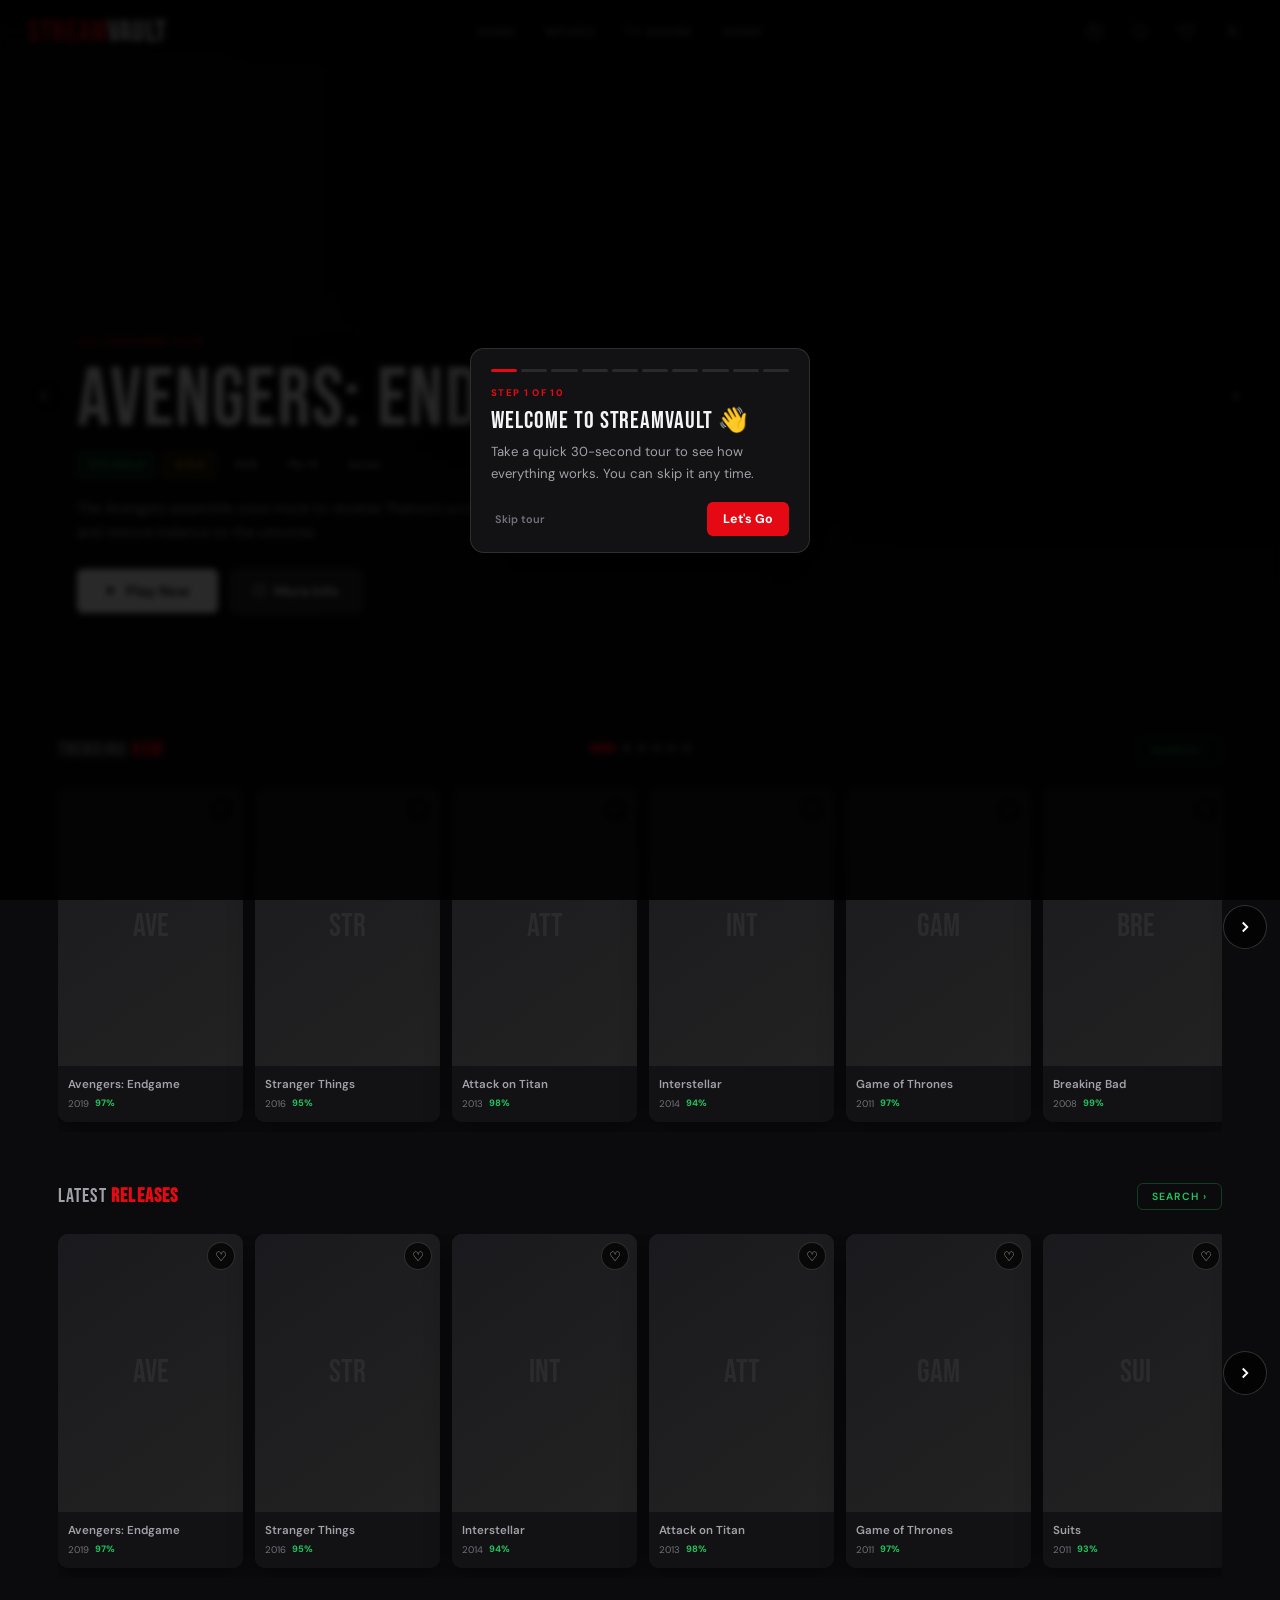
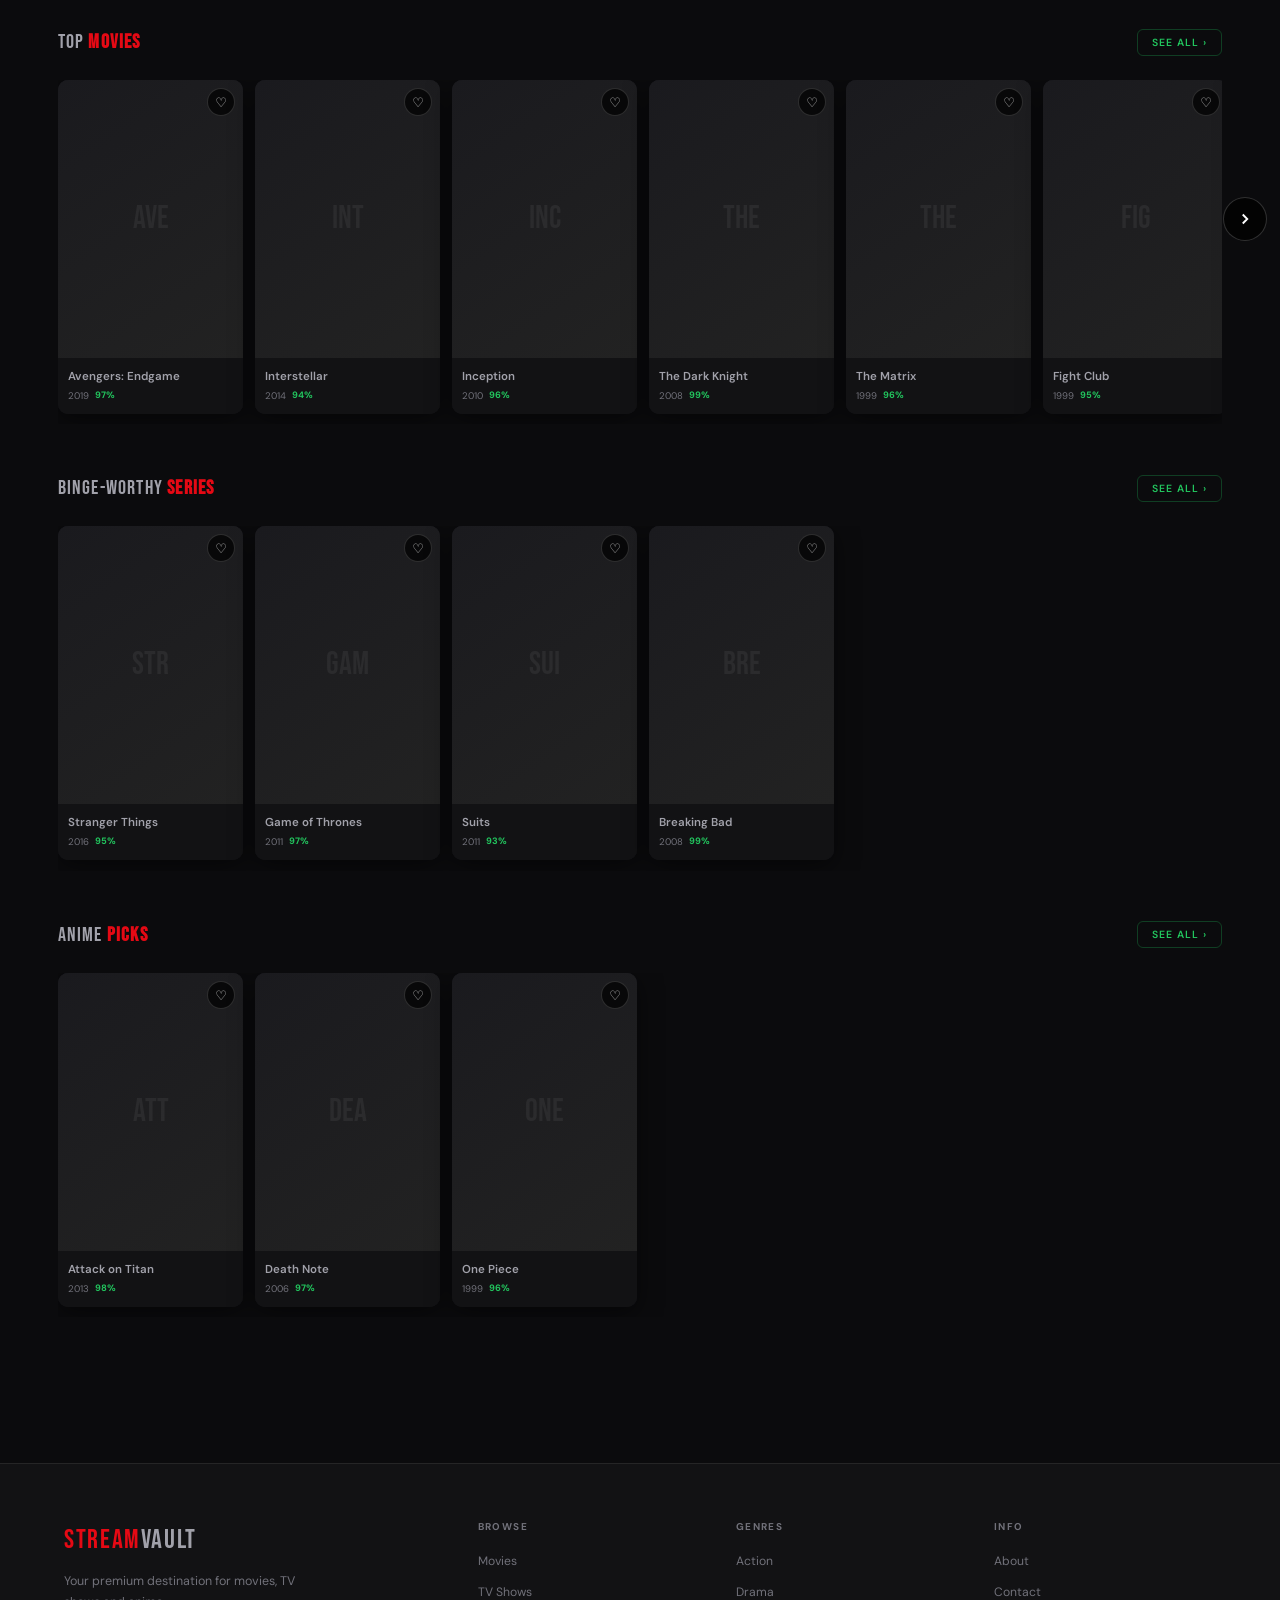
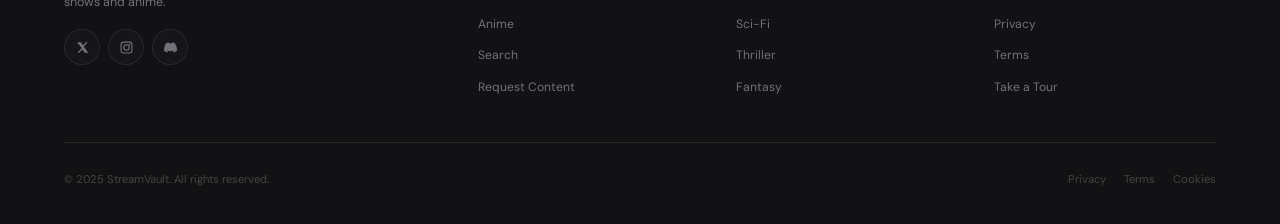
==== index.html @ 64795329 "Update index.html" ====
<!DOCTYPE html>
<html lang="en">
<head>
<meta charset="UTF-8">
<meta name="viewport" content="width=device-width,initial-scale=1,viewport-fit=cover">
  <meta name="google-site-verification" content="_2DCBu3I053BmGWhJ1O3sBPKrxtyCRX5he1laHrtBz0" />
<title>StreamVault — Watch Movies, TV Shows &amp; Anime Online Free</title>
<meta name="description" content="StreamVault is your free online streaming destination. Watch the latest movies, binge-worthy TV shows and top anime — all in one place, no sign-up needed.">
<meta name="keywords" content="watch movies online free, free streaming site, watch tv shows online, watch anime online free, stream movies free, free anime streaming, watch series online, StreamVault">
<meta name="author" content="StreamVault">
<meta name="robots" content="index, follow, max-snippet:-1, max-image-preview:large, max-video-preview:-1">
<link rel="canonical" href="https://streamzvault.netlify.app/">
<meta property="og:type" content="website">
<meta property="og:site_name" content="StreamVault">
<meta property="og:title" content="StreamVault — Watch Movies, TV Shows &amp; Anime Online Free">
<meta property="og:description" content="Your free streaming destination. Watch movies, TV shows and anime online — all in one place, no sign-up needed.">
<meta property="og:url" content="https://streamzvault.netlify.app/">
<meta property="og:image" content="https://streamzvault.netlify.app/og-image.jpg">
<meta property="og:image:width" content="1200">
<meta property="og:image:height" content="630">
<meta property="og:image:alt" content="StreamVault — Free Online Streaming Platform">
<meta property="og:locale" content="en_US">
<meta name="twitter:card" content="summary_large_image">
<meta name="twitter:title" content="StreamVault — Watch Movies, TV Shows &amp; Anime Online Free">
<meta name="twitter:description" content="Your free streaming destination. Watch movies, TV shows and anime online — all in one place.">
<meta name="twitter:image" content="https://streamzvault.netlify.app/og-image.jpg">
<meta name="twitter:image:alt" content="StreamVault — Free Online Streaming Platform">
<meta name="theme-color" content="#E50914">
<meta name="mobile-web-app-capable" content="yes">
<meta name="apple-mobile-web-app-capable" content="yes">
<meta name="apple-mobile-web-app-status-bar-style" content="black-translucent">
<meta name="apple-mobile-web-app-title" content="StreamVault">
<link rel="manifest" href="/manifest.json">
<script type="application/ld+json">
{"@context":"https://schema.org","@type":"WebSite","name":"StreamVault","alternateName":"StreamZVault","url":"https://streamzvault.netlify.app/","description":"Free online streaming platform for movies, TV shows and anime.","potentialAction":{"@type":"SearchAction","target":{"@type":"EntryPoint","urlTemplate":"https://streamzvault.netlify.app/?q={search_term_string}"},"query-input":"required name=search_term_string"}}
</script>
<script type="application/ld+json">
{"@context":"https://schema.org","@type":"Organization","name":"StreamVault","url":"https://streamzvault.netlify.app/","logo":{"@type":"ImageObject","url":"https://streamzvault.netlify.app/og-image.jpg","width":1200,"height":630}}
</script>
<script type="application/ld+json">
{"@context":"https://schema.org","@type":"FAQPage","mainEntity":[{"@type":"Question","name":"Is StreamVault free to use?","acceptedAnswer":{"@type":"Answer","text":"Yes, StreamVault is completely free. No sign-up or subscription is required to watch movies, TV shows or anime."}},{"@type":"Question","name":"What can I watch on StreamVault?","acceptedAnswer":{"@type":"Answer","text":"StreamVault offers movies, TV shows and anime — all streamable for free in your browser."}},{"@type":"Question","name":"Do I need an account to watch on StreamVault?","acceptedAnswer":{"@type":"Answer","text":"No account needed. Simply visit StreamVault, browse the library and start watching instantly."}}]}
</script>
<link href="https://fonts.googleapis.com/css2?family=Bebas+Neue&family=DM+Sans:wght@400;500;600&display=swap" rel="stylesheet">
<style>
/* ═══════════════════════════════════════════
   STREAMVAULT — Professional Redesign
   Clean · Premium · User-friendly
═══════════════════════════════════════════ */

:root {
  --bg: #0b0b0d;
  --bg-elevated: #121214;
  --bg-card: #16161a;
  --bg-hover: #1c1c21;
  --border: rgba(255,255,255,.08);
  --border-strong: rgba(255,255,255,.12);
  --text: #f4f4f5;
  --text-secondary: #a1a1aa;
  --text-muted: #71717a;
  --accent: #e50914;
  --accent-hover: #f40612;
  --accent-soft: rgba(229,9,20,.14);
  --success: #22c55e;
  --success-soft: rgba(34,197,94,.12);
  --warning: #eab308;
  --radius: 10px;
  --radius-sm: 6px;
  --radius-lg: 14px;
  --nav-h: 64px;
  --shadow: 0 8px 32px rgba(0,0,0,.45);
  --shadow-lg: 0 20px 60px rgba(0,0,0,.55);
  --font: 'DM Sans', system-ui, -apple-system, sans-serif;
  --font-display: 'Bebas Neue', Impact, sans-serif;
  --ease: cubic-bezier(.22,1,.36,1);
}

*,*::before,*::after{box-sizing:border-box;margin:0;padding:0}
html{-webkit-text-size-adjust:100%;scroll-behavior:smooth}
body{
  background:var(--bg);color:var(--text);
  font-family:var(--font);font-size:15px;line-height:1.5;
  overflow-x:hidden;-webkit-font-smoothing:antialiased;
}
img{display:block;max-width:100%}
button{font-family:inherit;cursor:pointer;-webkit-tap-highlight-color:transparent;border:none;background:none;color:inherit}
a{color:inherit;text-decoration:none}
::-webkit-scrollbar{width:4px;height:4px}
::-webkit-scrollbar-track{background:transparent}
::-webkit-scrollbar-thumb{background:#333;border-radius:4px}
::-webkit-scrollbar-thumb:hover{background:#555}

/* ── PAGES ── */
.page{display:none;min-height:100vh}

.page:not(.active){
  display:none !important;
  visibility:hidden !important;
  pointer-events:none !important;
  height:0 !important;
  overflow:hidden !important;
}
#pg-player:not(.active) .play-prog-row,
#pg-player:not(.active) .play-prog-strip,
#pg-player:not(.active) .play-panel-mobile,
#pg-player:not(.active) .play-panel-desktop{
  display:none !important;
}

.page.active{display:block}
body:has(#pg-player.active) nav,
body:has(#pg-player.active) .drawer,
body.player-open nav,
body.player-open .drawer{
  display:none !important;
  visibility:hidden !important;
  pointer-events:none !important;
}
#pg-player.active{
  display:flex !important;flex-direction:column;
  position:fixed;inset:0;z-index:2000;
  overflow-y:auto;-webkit-overflow-scrolling:touch;min-height:unset;
  background:#050505;
}

/* ── NAV ── */
nav{
  position:fixed;top:0;left:0;right:0;z-index:999;
  height:var(--nav-h);
  display:flex;align-items:center;justify-content:space-between;
  padding:0 28px;gap:16px;
  transition:background .35s var(--ease),box-shadow .35s,backdrop-filter .35s;
}
nav.solid{
  background:rgba(11,11,13,.92);
  backdrop-filter:blur(16px);-webkit-backdrop-filter:blur(16px);
  box-shadow:0 1px 0 var(--border);
}
nav.transparent{background:linear-gradient(to bottom,rgba(0,0,0,.75) 0%,transparent 100%)}

.nav-logo{
  font-family:var(--font-display);font-size:1.85rem;letter-spacing:.04em;
  color:var(--accent);cursor:pointer;user-select:none;flex-shrink:0;white-space:nowrap;
  transition:opacity .2s;
}
.nav-logo:hover{opacity:.9}
.nav-logo span{color:#fff}

.nav-desktop{display:flex;align-items:center;gap:2px;flex:1;justify-content:center}
.nav-desktop button{
  font-size:.7rem;font-weight:600;letter-spacing:.08em;text-transform:uppercase;
  color:var(--text-muted);padding:8px 14px;border-radius:var(--radius-sm);
  transition:color .2s,background .2s;white-space:nowrap;
}
.nav-desktop button:hover{color:var(--text-secondary);background:rgba(255,255,255,.05)}
.nav-desktop button.on{color:#fff;background:rgba(255,255,255,.1)}

.nav-right{display:flex;align-items:center;gap:6px;flex-shrink:0}
.nav-btn{
  width:40px;height:40px;border-radius:50%;
  display:flex;align-items:center;justify-content:center;
  color:var(--text-muted);transition:color .2s,background .2s,transform .15s;flex-shrink:0;
}
.nav-btn:hover,.nav-btn:active{color:#fff;background:rgba(255,255,255,.08)}
.nav-btn:active{transform:scale(.94)}
.nav-btn.heart-active{color:var(--accent)}
.nav-btn.heart-active svg path{fill:var(--accent);stroke:var(--accent)}

.ham{display:none;flex-direction:column;justify-content:center;gap:5px;width:40px;height:40px;padding:8px}
.ham span{display:block;height:2px;background:#ccc;border-radius:2px;transition:all .25s var(--ease)}

.drawer{
  position:fixed;top:var(--nav-h);left:0;right:0;z-index:998;
  background:rgba(11,11,13,.98);backdrop-filter:blur(20px);
  padding:12px 16px 20px;border-bottom:1px solid var(--border);
  transform:translateY(-110%);transition:transform .3s var(--ease);pointer-events:none;
}
.drawer.show{transform:translateY(0);pointer-events:all}
.drawer button{
  display:block;width:100%;text-align:left;
  font-size:.85rem;font-weight:600;letter-spacing:.05em;text-transform:uppercase;
  color:var(--text-muted);padding:12px 14px;border-radius:var(--radius-sm);margin-bottom:2px;
  transition:color .15s,background .15s;
}
.drawer button:hover,.drawer button:active{color:#fff;background:rgba(255,255,255,.06)}
.drawer button.on{color:#fff;background:var(--accent-soft)}

/* ── HERO SLIDER ── */
#slider{
  position:relative;width:100%;
  height:88vh;min-height:520px;max-height:900px;
  overflow:hidden;background:#000;
}
.slide{
  position:absolute;inset:0;
  display:flex;align-items:flex-end;
  padding:0 6% 14%;
  opacity:0;z-index:1;transition:opacity .8s ease;pointer-events:none;
}
.slide.on{opacity:1;z-index:2;pointer-events:all}
.slide-bg{position:absolute;inset:0;z-index:0}
.slide-img{
  width:100%;height:100%;object-fit:cover;object-position:center 18%;
  transform:scale(1.06);transition:transform 8s ease;
}
.slide.on .slide-img{transform:scale(1)}
.slide-fog{
  position:absolute;inset:0;
  background:
    linear-gradient(to top,var(--bg) 0%,rgba(11,11,13,.55) 35%,transparent 62%),
    linear-gradient(to right,rgba(11,11,13,.92) 0%,rgba(11,11,13,.4) 42%,transparent 70%);
}
.slide-info{position:relative;z-index:3;width:100%;max-width:580px}
.slide-badge{
  display:inline-flex;align-items:center;gap:8px;
  font-size:.62rem;font-weight:700;letter-spacing:.18em;text-transform:uppercase;
  color:var(--accent);margin-bottom:12px;
}
.slide-badge::before{content:'';width:20px;height:2px;background:var(--accent);flex-shrink:0}
.slide-title{
  font-family:var(--font-display);
  font-size:clamp(2.6rem,7.5vw,5.2rem);
  letter-spacing:.02em;line-height:.92;
  margin-bottom:14px;
  text-shadow:0 4px 32px rgba(0,0,0,.5);
}
.slide-pills{display:flex;gap:8px;flex-wrap:wrap;margin-bottom:18px;align-items:center}
.pill{
  font-size:.65rem;font-weight:600;padding:4px 10px;
  border-radius:4px;border:1px solid var(--border-strong);
  color:var(--text-secondary);backdrop-filter:blur(6px);white-space:nowrap;
  background:rgba(0,0,0,.25);
}
.pill.g{color:var(--success);border-color:rgba(34,197,94,.35);background:var(--success-soft)}
.pill.y{color:var(--warning);border-color:rgba(234,179,8,.35);background:rgba(234,179,8,.1)}
.slide-desc{
  font-size:.9rem;line-height:1.7;color:var(--text-secondary);
  margin-bottom:24px;max-width:440px;
  display:-webkit-box;-webkit-line-clamp:3;-webkit-box-orient:vertical;overflow:hidden;
}
.slide-btns{display:flex;gap:12px;flex-wrap:wrap;align-items:center}
.btn-play{
  display:inline-flex;align-items:center;gap:8px;
  background:#fff;color:#0a0a0a;
  padding:13px 28px;border-radius:var(--radius-sm);
  font-size:.88rem;font-weight:700;
  transition:background .2s,transform .2s,box-shadow .2s;white-space:nowrap;
  box-shadow:0 4px 20px rgba(0,0,0,.3);
}
.btn-play:hover{background:#f0f0f0;transform:translateY(-1px);box-shadow:0 6px 24px rgba(0,0,0,.4)}
.btn-play:active{transform:scale(.98)}
.btn-info{
  display:inline-flex;align-items:center;gap:8px;
  background:rgba(255,255,255,.12);color:#fff;
  border:1px solid rgba(255,255,255,.18);
  padding:12px 22px;border-radius:var(--radius-sm);
  font-size:.88rem;font-weight:600;
  backdrop-filter:blur(10px);white-space:nowrap;
  transition:background .2s,border-color .2s;
}
.btn-info:hover{background:rgba(255,255,255,.2);border-color:rgba(255,255,255,.28)}

.dots{
  position:absolute;bottom:5%;left:50%;transform:translateX(-50%);
  display:flex;gap:7px;z-index:10;align-items:center;
}
.dot{
  width:8px;height:8px;border-radius:50%;
  background:rgba(255,255,255,.28);transition:all .35s var(--ease);cursor:pointer;
}
.dot:hover{background:rgba(255,255,255,.5)}
.dot.on{background:var(--accent);width:26px;border-radius:5px}

.s-arr{
  position:absolute;top:50%;transform:translateY(-50%);
  z-index:10;width:48px;height:48px;border-radius:50%;
  background:rgba(0,0,0,.45);border:1px solid rgba(255,255,255,.12);
  color:#fff;display:flex;align-items:center;justify-content:center;
  transition:all .25s;opacity:.65;backdrop-filter:blur(8px);
}
.s-arr:hover{opacity:1;background:rgba(0,0,0,.7);border-color:rgba(255,255,255,.25)}
.s-arr.left{left:20px}
.s-arr.right{right:20px}

/* ── CONTENT ROWS ── */
.rows{padding-bottom:100px;margin-top:-60px;position:relative;z-index:5}
.row{margin-bottom:40px}
.row-top{
  display:flex;align-items:center;justify-content:space-between;
  padding:0 4.5%;margin-bottom:14px;min-height:36px;
}
.row-title{
  font-family:var(--font-display);
  font-size:1.25rem;letter-spacing:.06em;color:var(--text-secondary);line-height:1;
}
.row-title b{color:var(--accent);font-family:inherit;font-size:inherit}
.row-more{
  font-size:.65rem;font-weight:600;letter-spacing:.1em;text-transform:uppercase;
  color:var(--success);cursor:pointer;padding:6px 14px;border-radius:var(--radius-sm);
  border:1px solid rgba(34,197,94,.28);
  transition:background .2s,color .2s,border-color .2s;white-space:nowrap;flex-shrink:0;
}
.row-more:hover{background:var(--success-soft);border-color:rgba(34,197,94,.5)}
.track-outer{position:relative;padding:6px 4.5%;overflow:hidden}
.track{
  display:flex;gap:12px;
  overflow-x:auto;scroll-behavior:smooth;scrollbar-width:none;
  padding-bottom:10px;-webkit-overflow-scrolling:touch;align-items:flex-start;
}
.track::-webkit-scrollbar{display:none}

/* ── CARD ── */
.card{
  flex:0 0 148px;width:148px;cursor:pointer;
  border-radius:var(--radius);overflow:visible;
  transition:transform .35s var(--ease),z-index 0s .35s;z-index:1;
}
.card:hover{transform:scale(1.18);z-index:100;transition:transform .35s var(--ease),z-index 0s}
.card:first-child:hover{transform:scale(1.18) translateX(8%)}
.card:last-child:hover{transform:scale(1.18) translateX(-8%)}
.card-inner{
  border-radius:var(--radius);overflow:hidden;background:var(--bg-card);
  box-shadow:0 6px 24px rgba(0,0,0,.5);transition:box-shadow .3s;
}
.card:hover .card-inner{box-shadow:var(--shadow-lg),0 0 0 1px rgba(229,9,20,.35)}
.card-img{width:100%;aspect-ratio:2/3;overflow:hidden;position:relative;background:#1a1a1e}
.card-img img{width:100%;height:100%;object-fit:cover;display:block;transition:transform .4s var(--ease)}
.card:hover .card-img img{transform:scale(1.05)}
.card-fb{
  position:absolute;inset:0;display:flex;align-items:center;justify-content:center;
  font-family:var(--font-display);font-size:2rem;color:rgba(255,255,255,.06);
  background:linear-gradient(145deg,#1a1a1e,#222);
}
.card-label{padding:10px 10px 11px;background:var(--bg-elevated)}
.card-label-title{
  font-size:.72rem;font-weight:600;
  white-space:nowrap;overflow:hidden;text-overflow:ellipsis;
  color:var(--text-secondary);margin-bottom:4px;
}
.card-label-meta{display:flex;gap:6px;align-items:center}
.card-label-year{font-size:.6rem;color:var(--text-muted)}
.card-label-rating{font-size:.58rem;font-weight:700;color:var(--success)}
.card-info{
  background:var(--bg-elevated);padding:12px;
  display:none;border-top:2px solid var(--accent);
}
.card:hover .card-info{display:block}
.card-info-row1{display:flex;align-items:center;gap:7px;margin-bottom:8px}
.c-play{
  width:30px;height:30px;border-radius:50%;background:#fff;
  display:flex;align-items:center;justify-content:center;flex-shrink:0;
  transition:background .15s,transform .15s;
}
.c-play:hover{background:#eee;transform:scale(1.08)}
.c-btn{
  width:30px;height:30px;border-radius:50%;
  border:1.5px solid #444;color:#fff;
  display:flex;align-items:center;justify-content:center;flex-shrink:0;
  transition:border-color .15s,background .15s;
}
.c-btn:hover{border-color:#fff;background:rgba(255,255,255,.06)}
.c-pct{font-size:.62rem;font-weight:700;color:var(--success);margin-left:auto}
.c-title{font-size:.74rem;font-weight:600;margin-bottom:6px;white-space:nowrap;overflow:hidden;text-overflow:ellipsis}
.c-tags{display:flex;gap:5px;flex-wrap:wrap}
.ctag{font-size:.56rem;padding:2px 6px;border-radius:3px;border:1px solid var(--border);color:var(--text-muted)}

.card-remove{
  position:absolute;top:8px;right:8px;z-index:5;
  width:28px;height:28px;border-radius:50%;
  background:rgba(0,0,0,.7);border:1px solid rgba(255,255,255,.15);
  display:flex;align-items:center;justify-content:center;
  color:#ccc;font-size:13px;line-height:1;
  opacity:0;transition:opacity .2s,background .2s;cursor:pointer;
}
.card:hover .card-remove{opacity:1}
.card-remove:hover{background:rgba(229,9,20,.85);color:#fff;border-color:var(--accent)}
.mylist-grid .card-remove{opacity:1;background:rgba(229,9,20,.75);border-color:var(--accent);color:#fff}

/* ── DETAIL PAGE ── */
#dp,#pg-detail{background:var(--bg)}
.dp-hero{position:relative;height:58vh;min-height:400px;overflow:hidden}
#dpImg{width:100%;height:100%;object-fit:cover;object-position:center 15%}
.dp-fog{
  position:absolute;inset:0;
  background:
    linear-gradient(to top,var(--bg) 0%,rgba(11,11,13,.4) 38%,transparent 100%),
    linear-gradient(to right,rgba(11,11,13,.9) 0%,transparent 55%);
}
.dp-back{
  position:absolute;top:calc(var(--nav-h) + 14px);left:4.5%;z-index:5;
  display:flex;align-items:center;gap:7px;
  background:rgba(0,0,0,.5);border:1px solid rgba(255,255,255,.14);
  border-radius:var(--radius-sm);padding:8px 14px;
  font-size:.75rem;font-weight:600;color:var(--text-secondary);
  backdrop-filter:blur(10px);transition:all .2s;
}
.dp-back:hover{background:rgba(0,0,0,.75);color:#fff;border-color:rgba(255,255,255,.25)}
.dp-hero-bot{
  position:absolute;bottom:0;left:0;right:0;
  padding:0 5% 32px;
  display:flex;align-items:flex-end;gap:28px;
}
.dp-poster{
  width:140px;flex-shrink:0;border-radius:var(--radius);overflow:hidden;
  box-shadow:var(--shadow-lg);border:1px solid rgba(255,255,255,.1);
  transform:translateY(24px);
}
.dp-poster img{width:100%;display:block}
.dp-hinfo{flex:1;padding-bottom:6px;min-width:0}
.dp-badge{
  display:inline-flex;align-items:center;gap:7px;
  font-size:.6rem;font-weight:700;letter-spacing:.16em;text-transform:uppercase;
  color:var(--accent);margin-bottom:10px;
}
.dp-badge::before{content:'';width:16px;height:2px;background:var(--accent)}
.dp-htitle{
  font-family:var(--font-display);
  font-size:clamp(2rem,5.5vw,4.2rem);
  letter-spacing:.02em;line-height:.92;margin-bottom:12px;
}
.dp-meta{display:flex;align-items:center;gap:10px;flex-wrap:wrap;margin-bottom:16px}
.dp-meta span{font-size:.72rem;color:var(--text-muted)}
.dp-meta .gn{color:var(--success);font-weight:700}
.dp-meta .gy{color:var(--warning);font-weight:700;display:flex;align-items:center;gap:4px}
.dp-meta .box{
  border:1px solid var(--border-strong);padding:2px 7px;border-radius:3px;
  font-size:.62rem;font-weight:700;color:var(--text-muted);
}
.dp-meta .sep{color:rgba(255,255,255,.2);font-size:.55rem}
.dp-acts{display:flex;gap:10px;flex-wrap:wrap;align-items:center}
.dp-btn{
  display:inline-flex;align-items:center;gap:7px;
  padding:11px 20px;border-radius:var(--radius-sm);
  font-size:.82rem;font-weight:600;transition:all .2s;white-space:nowrap;
}
.dp-btn.play{background:#fff;color:#0a0a0a;box-shadow:0 4px 16px rgba(0,0,0,.3)}
.dp-btn.play:hover{background:#f0f0f0;transform:translateY(-1px)}
.dp-btn.ghost{background:rgba(255,255,255,.1);color:#fff;border:1px solid rgba(255,255,255,.14)}
.dp-btn.ghost:hover{background:rgba(255,255,255,.18)}
.dp-btn.share{background:transparent;color:var(--text-secondary);border:1px solid var(--border)}
.dp-btn.share:hover{color:#fff;border-color:rgba(255,255,255,.25)}

.dp-body{padding:36px 5% 80px}
.dp-cols{display:grid;grid-template-columns:1fr 300px;gap:48px}
.sec-title{
  font-family:var(--font-display);font-size:1.15rem;letter-spacing:.08em;color:var(--text-secondary);
  margin-bottom:16px;display:flex;align-items:center;gap:12px;
}
.sec-title::after{content:'';flex:1;height:1px;background:var(--border)}
.dp-desc{font-size:.9rem;line-height:1.85;color:var(--text-secondary);margin-bottom:32px}
.cast-row{display:flex;gap:14px;flex-wrap:wrap;margin-bottom:32px}
.cast-item{width:82px;cursor:pointer;transition:transform .2s;text-align:center}
.cast-item:hover{transform:translateY(-4px)}
.cast-av{
  width:82px;height:82px;border-radius:50%;overflow:hidden;
  background:#1e1e22;margin-bottom:8px;border:2px solid var(--border);
  transition:border-color .2s;
}
.cast-item:hover .cast-av{border-color:var(--accent)}
.cast-av img{width:100%;height:100%;object-fit:cover}
.cast-av-fb{
  width:100%;height:100%;display:flex;align-items:center;justify-content:center;
  font-family:var(--font-display);font-size:1.5rem;color:rgba(255,255,255,.1);
  background:linear-gradient(145deg,#1e1e22,#28282e);
}
.cast-name{font-size:.65rem;font-weight:600;color:var(--text-secondary)}
.cast-role{font-size:.58rem;color:var(--text-muted);margin-top:2px}
.season-tabs{display:flex;gap:8px;flex-wrap:wrap;margin-bottom:16px}
.s-tab{
  padding:6px 14px;border-radius:20px;font-size:.68rem;font-weight:600;
  background:var(--bg-card);border:1px solid var(--border);
  color:var(--text-muted);cursor:pointer;transition:all .2s;
}
.s-tab:hover{border-color:var(--border-strong);color:var(--text-secondary)}
.s-tab.on{background:var(--accent-soft);border-color:var(--accent);color:var(--accent)}
.ep-list{display:flex;flex-direction:column;gap:10px;margin-bottom:32px}
.ep-item{
  display:flex;align-items:center;gap:14px;
  padding:14px 16px;background:var(--bg-elevated);
  border-radius:var(--radius);border:1px solid var(--border);
  cursor:pointer;transition:background .2s,border-color .2s,transform .2s;
}
.ep-item:hover{background:var(--bg-hover);border-color:var(--border-strong);transform:translateX(4px)}
.ep-item.now{border-color:var(--accent);background:var(--accent-soft)}
.ep-num{
  font-family:var(--font-display);font-size:1.8rem;
  color:#2a2a2e;min-width:34px;text-align:center;line-height:1;
}
.ep-item.now .ep-num{color:var(--accent)}
.ep-thumb{
  width:96px;height:54px;border-radius:var(--radius-sm);
  overflow:hidden;flex-shrink:0;background:#222;position:relative;
}
.ep-play-ov{
  position:absolute;inset:0;display:flex;align-items:center;justify-content:center;
  background:rgba(0,0,0,.55);opacity:0;transition:opacity .2s;
}
.ep-item:hover .ep-play-ov{opacity:1}
.ep-details{flex:1;min-width:0}
.ep-name{font-size:.8rem;font-weight:600;margin-bottom:3px}
.ep-meta{font-size:.65rem;color:var(--text-muted);margin-bottom:4px}
.ep-desc{
  font-size:.7rem;color:var(--text-muted);line-height:1.5;
  display:-webkit-box;-webkit-line-clamp:2;-webkit-box-orient:vertical;overflow:hidden;
}
.ep-dot{width:7px;height:7px;border-radius:50%;background:var(--success);flex-shrink:0}

.info-box{
  background:var(--bg-elevated);border:1px solid var(--border);
  border-radius:var(--radius);padding:18px;margin-bottom:16px;
}
.info-box h4{
  font-family:var(--font-display);font-size:.95rem;letter-spacing:.08em;
  color:var(--text-muted);margin-bottom:14px;
}
.info-row{
  display:flex;justify-content:space-between;align-items:flex-start;
  padding:8px 0;border-bottom:1px solid var(--border);font-size:.75rem;
}
.info-row:last-child{border-bottom:none;padding-bottom:0}
.info-row .lbl{color:var(--text-muted);flex-shrink:0;margin-right:10px}
.info-row .val{color:var(--text-secondary);font-weight:500;text-align:right;max-width:58%}
.tags{display:flex;flex-wrap:wrap;gap:6px}
.tag{
  padding:4px 11px;border-radius:20px;font-size:.66rem;font-weight:600;
  background:var(--bg-card);border:1px solid var(--border);
  color:var(--text-muted);cursor:pointer;transition:all .2s;
}
.tag:hover{border-color:var(--accent);color:var(--accent);background:var(--accent-soft)}
.rbar-list{display:flex;flex-direction:column;gap:8px}
.rbar{display:flex;align-items:center;gap:10px}
.rbar-l{font-size:.65rem;color:var(--text-muted);min-width:48px}
.rbar-t{flex:1;height:4px;background:#252528;border-radius:2px;overflow:hidden}
.rbar-f{height:100%;background:var(--success);border-radius:2px;transition:width .9s var(--ease)}
.rbar-v{font-size:.65rem;color:var(--text-secondary);font-weight:600;min-width:28px;text-align:right}
.rel-grid{display:grid;grid-template-columns:1fr 1fr;gap:8px}
.rel-item{
  cursor:pointer;border-radius:var(--radius-sm);overflow:hidden;
  background:var(--bg-card);transition:transform .2s;
}
.rel-item:hover{transform:scale(1.03)}
.rel-thumb{aspect-ratio:16/9;overflow:hidden}
.rel-thumb img{width:100%;height:100%;object-fit:cover;transition:transform .35s}
.rel-item:hover .rel-thumb img{transform:scale(1.06)}
.rel-info{padding:7px 8px}
.rel-title{font-size:.66rem;font-weight:600;color:var(--text-secondary);white-space:nowrap;overflow:hidden;text-overflow:ellipsis}
.rel-year{font-size:.58rem;color:var(--text-muted);margin-top:2px}

/* ── PLAYER ── */
#pg-player{background:#050505}
.play-video-wrap{position:relative;background:#000;box-shadow:0 4px 32px rgba(0,0,0,.8)}
.play-top{
  position:absolute;top:0;left:0;right:0;z-index:10;height:56px;
  display:flex;align-items:center;justify-content:space-between;padding:0 16px;
  background:linear-gradient(to bottom,rgba(0,0,0,.85) 0%,transparent 100%);
  pointer-events:none;
}
.play-top>*{pointer-events:all}
.play-back{
  display:flex;align-items:center;gap:7px;
  background:rgba(0,0,0,.55);border:1px solid rgba(255,255,255,.16);
  border-radius:var(--radius-sm);padding:8px 14px;
  font-size:.76rem;font-weight:600;color:#ddd;
  transition:all .2s;backdrop-filter:blur(10px);white-space:nowrap;
}
.play-back:hover{background:rgba(0,0,0,.8);color:#fff}
.play-title{
  font-family:var(--font-display);font-size:1.05rem;letter-spacing:.04em;color:#ddd;
  text-overflow:ellipsis;white-space:nowrap;overflow:hidden;max-width:44%;text-align:center;
}
.play-top-actions{display:flex;gap:8px;align-items:center}
.play-top-btn{
  width:36px;height:36px;border-radius:50%;
  background:rgba(0,0,0,.55);border:1px solid rgba(255,255,255,.16);
  backdrop-filter:blur(10px);color:#ccc;
  display:flex;align-items:center;justify-content:center;transition:all .2s;
}
.play-top-btn:hover{background:rgba(229,9,20,.8);border-color:var(--accent);color:#fff}
.play-frame{min-height:min(56vw,420px);aspect-ratio:16/9;max-height:70vh;background:#000;position:relative;width:100%;padding-top:56.25%;background:#000}
.play-frame iframe{position:absolute;inset:0;width:100%;height:100%;border:none}
.play-prog-strip{height:3px;background:rgba(255,255,255,.08)}
.play-prog-strip-fill{height:100%;background:var(--accent);width:0%;transition:width .5s linear;border-radius:0 2px 2px 0}

.play-panel{background:#0a0a0a;flex:1;display:flex;flex-direction:column}
.play-info-head{padding:16px 18px 0}
.play-info-title{font-family:var(--font-display);font-size:1.6rem;letter-spacing:.03em;line-height:1;margin-bottom:8px}
.play-info-meta{display:flex;align-items:center;gap:10px;flex-wrap:wrap;margin-bottom:14px}
.play-info-meta span{font-size:.68rem;color:var(--text-muted)}
.play-info-meta .gn{color:var(--success);font-weight:700}
.play-info-meta .gy{color:var(--warning);font-weight:700}
.play-info-meta .box{border:1px solid var(--border);padding:2px 6px;border-radius:3px;font-size:.6rem;font-weight:700;color:var(--text-muted)}
.play-actions{
  display:flex;align-items:center;gap:8px;padding:0 18px 16px;
  border-bottom:1px solid var(--border);flex-wrap:wrap;
}
.play-act-btn{
  display:flex;flex-direction:column;align-items:center;gap:5px;
  min-width:56px;padding:10px 8px;border-radius:var(--radius);
  font-size:.58rem;font-weight:600;letter-spacing:.06em;text-transform:uppercase;
  color:var(--text-muted);transition:color .2s,background .2s;cursor:pointer;
}
.play-act-btn:hover{color:#fff;background:rgba(255,255,255,.06)}
.play-act-btn.active{color:var(--accent)}
.play-act-sep{flex:1}
.play-prog-row{
  display:flex;align-items:center;gap:12px;padding:12px 18px;
  background:#0e0e10;border-bottom:1px solid var(--border);
}
.play-prog-label{font-size:.6rem;font-weight:700;letter-spacing:.1em;text-transform:uppercase;color:var(--text-muted)}
.play-prog-bar-wrap{flex:1;height:4px;background:rgba(255,255,255,.08);border-radius:2px;overflow:hidden}
.play-prog-bar-fill{height:100%;background:var(--accent);border-radius:2px;width:0%;transition:width .5s}
.play-prog-pct{font-size:.65rem;font-weight:700;color:var(--success);min-width:34px;text-align:right}
.play-prog-time{font-size:.62rem;color:#444}
.play-tabs{
  display:flex;border-bottom:1px solid var(--border);
  background:#0c0c0e;position:sticky;top:0;z-index:5;
}
.play-tab{
  flex:1;padding:13px 4px;font-size:.65rem;font-weight:700;letter-spacing:.1em;text-transform:uppercase;
  color:var(--text-muted);border-bottom:2px solid transparent;
  transition:color .2s,border-color .2s;text-align:center;
}
.play-tab.on{color:#fff;border-bottom-color:var(--accent)}
.play-tab:hover{color:var(--text-secondary)}
.play-tab-body{padding:18px 18px 90px;min-height:200px}
.play-tab-panel{display:none}
.play-tab-panel.on{display:block}
.play-desc{font-size:.85rem;line-height:1.8;color:#aaa;margin-bottom:22px}
.play-detail-grid{
  display:grid;grid-template-columns:1fr 1fr;gap:0;
  background:var(--bg-elevated);border-radius:var(--radius);overflow:hidden;border:1px solid var(--border);
}
.play-detail-row{padding:12px 14px;border-bottom:1px solid var(--border)}
.play-detail-row:nth-child(odd){border-right:1px solid var(--border)}
.play-detail-row:last-child,.play-detail-row:nth-last-child(2):nth-child(odd){border-bottom:none}
.play-detail-lbl{font-size:.56rem;font-weight:700;letter-spacing:.1em;text-transform:uppercase;color:#444;margin-bottom:4px}
.play-detail-val{font-size:.75rem;color:var(--text-secondary);font-weight:500}
.play-season-tabs{display:flex;gap:8px;flex-wrap:wrap;margin-bottom:14px}
.play-stab{
  padding:6px 14px;border-radius:20px;font-size:.65rem;font-weight:600;
  background:var(--bg-card);border:1px solid var(--border);color:var(--text-muted);transition:all .2s;
}
.play-stab.on{background:var(--accent-soft);border-color:var(--accent);color:var(--accent)}
.play-ep-list{display:flex;flex-direction:column;gap:8px}
.play-ep-item{
  display:flex;align-items:center;gap:12px;
  padding:12px 14px;background:var(--bg-elevated);
  border-radius:var(--radius);border:1px solid var(--border);
  cursor:pointer;transition:background .15s,border-color .15s,transform .15s;
}
.play-ep-item:active{transform:scale(.98);background:var(--bg-hover)}
.play-ep-item.on{border-color:var(--accent);background:var(--accent-soft)}
.play-ep-item.done{opacity:.55}
.play-ep-num{font-family:var(--font-display);font-size:1.55rem;color:#252528;min-width:30px;text-align:center;line-height:1;flex-shrink:0}
.play-ep-item.on .play-ep-num{color:var(--accent)}
.play-ep-details{flex:1;min-width:0}
.play-ep-name{font-size:.76rem;font-weight:600;margin-bottom:2px;white-space:nowrap;overflow:hidden;text-overflow:ellipsis}
.play-ep-meta{font-size:.62rem;color:var(--text-muted)}
.play-ep-playing{font-size:.55rem;font-weight:700;letter-spacing:.1em;text-transform:uppercase;color:var(--accent);flex-shrink:0}
.play-ep-check{
  width:20px;height:20px;border-radius:50%;
  background:var(--success-soft);border:1px solid rgba(34,197,94,.3);
  display:flex;align-items:center;justify-content:center;flex-shrink:0;
}
.play-rel-grid{display:grid;grid-template-columns:1fr 1fr;gap:10px}
.play-rel-item{cursor:pointer;border-radius:var(--radius);overflow:hidden;background:var(--bg-elevated);transition:transform .2s}
.play-rel-item:active{transform:scale(.97)}
.play-rel-thumb{aspect-ratio:16/9;overflow:hidden;position:relative}
.play-rel-thumb img{width:100%;height:100%;object-fit:cover}
.play-rel-info{padding:9px 10px}
.play-rel-title{font-size:.7rem;font-weight:600;color:var(--text-secondary);margin-bottom:2px;white-space:nowrap;overflow:hidden;text-overflow:ellipsis}
.play-rel-sub{font-size:.6rem;color:var(--text-muted)}

.pip-title{font-family:var(--font-display);font-size:1.8rem;letter-spacing:.03em;margin-bottom:8px}
.pip-meta{display:flex;align-items:center;gap:10px;flex-wrap:wrap;margin-bottom:14px}
.pip-meta span{font-size:.72rem;color:var(--text-muted)}
.pip-meta .gn{color:var(--success);font-weight:700}
.pip-desc{font-size:.88rem;line-height:1.75;color:var(--text-secondary);margin-bottom:20px}
.prog-box{background:var(--bg-elevated);border:1px solid var(--border);border-radius:var(--radius);padding:16px}
.prog-top{display:flex;justify-content:space-between;margin-bottom:8px}
.prog-lbl{font-size:.62rem;font-weight:700;letter-spacing:.1em;text-transform:uppercase;color:var(--text-muted)}
.prog-pct{font-size:.62rem;font-weight:700;color:var(--success)}
.prog-bar{height:4px;background:rgba(255,255,255,.07);border-radius:2px;overflow:hidden}
.prog-fill{height:100%;background:var(--accent);border-radius:2px;width:0%;transition:width .5s}
.prog-time{font-size:.62rem;color:var(--text-muted);margin-top:5px;text-align:right}
.pip-ep-title{font-family:var(--font-display);font-size:.95rem;letter-spacing:.08em;color:var(--text-muted);margin-bottom:10px}
.pip-stabs{display:flex;gap:6px;flex-wrap:wrap;margin-bottom:10px}
.pip-stab{font-size:.62rem;font-weight:600;padding:4px 10px;border-radius:20px;border:1px solid var(--border);color:var(--text-muted);background:var(--bg-elevated);transition:all .2s}
.pip-stab.on{background:var(--accent-soft);border-color:var(--accent);color:var(--accent)}
.pip-ep-list{display:flex;flex-direction:column;gap:5px;max-height:300px;overflow-y:auto}
.pip-ep-list::-webkit-scrollbar{width:3px}
.pip-ep-list::-webkit-scrollbar-thumb{background:#252528}
.pip-ep{display:flex;align-items:center;gap:10px;padding:8px 10px;border-radius:var(--radius-sm);cursor:pointer;transition:background .15s;border-left:2px solid transparent}
.pip-ep:hover{background:var(--bg-elevated)}
.pip-ep.on{background:var(--accent-soft);border-left-color:var(--accent)}
.pip-ep.done{opacity:.5}
.pip-ep-n{font-family:var(--font-display);font-size:1rem;color:#2a2a2e;min-width:20px}
.pip-ep.on .pip-ep-n{color:var(--accent)}
.pip-ep-d{flex:1;min-width:0}
.pip-ep-name{font-size:.68rem;font-weight:600;white-space:nowrap;overflow:hidden;text-overflow:ellipsis}
.pip-ep-dur{font-size:.6rem;color:var(--text-muted)}
.pip-ep-dot{width:6px;height:6px;border-radius:50%;background:#252528;flex-shrink:0}
.pip-ep.done .pip-ep-dot{background:var(--success)}
.play-panel-desktop{
  background:var(--bg);padding:28px 5% 70px;
  display:grid;grid-template-columns:1fr 320px;gap:36px;
}
.play-panel-mobile{display:none}
@media(max-width:768px){
  .play-panel-desktop{display:none}
  .play-panel-mobile{display:flex;flex-direction:column;flex:1}
}

/* ── SEARCH ── */
#search-ov{
  position:fixed;inset:0;z-index:9998;
  background:rgba(0,0,0,.94);backdrop-filter:blur(16px);
  display:flex;align-items:flex-start;justify-content:center;
  padding-top:100px;
  visibility:hidden;opacity:0;
  transition:opacity .25s ease,visibility 0s .25s;
}
#search-ov.show{visibility:visible;opacity:1;transition:opacity .25s ease,visibility 0s}
.search-box{width:100%;max-width:600px;padding:0 18px}
.search-bar{position:relative;margin-bottom:16px;display:flex;align-items:center}
.search-bar svg{position:absolute;left:16px;color:var(--text-muted);pointer-events:none;flex-shrink:0}
#searchInput{
  width:100%;background:rgba(255,255,255,.07);
  border:1.5px solid rgba(255,255,255,.12);border-radius:var(--radius);
  color:#fff;font-family:var(--font);font-size:1rem;
  padding:14px 48px 14px 48px;outline:none;transition:border-color .2s,background .2s;
}
#searchInput:focus{border-color:rgba(255,255,255,.28);background:rgba(255,255,255,.09)}
#searchInput::placeholder{color:#444}
.search-close{position:absolute;right:14px;color:var(--text-muted);font-size:1rem;padding:4px;transition:color .15s}
.search-close:hover{color:#fff}
.search-results{display:flex;flex-direction:column;gap:6px;max-height:55vh;overflow-y:auto}
.s-item{
  display:flex;align-items:center;gap:14px;
  padding:12px 14px;border-radius:var(--radius);
  background:rgba(255,255,255,.04);border:1px solid var(--border);
  cursor:pointer;transition:background .15s,border-color .15s;
}
.s-item:hover{background:rgba(255,255,255,.08);border-color:var(--border-strong)}
.s-thumb{width:64px;height:38px;border-radius:var(--radius-sm);overflow:hidden;flex-shrink:0;background:#1e1e22}
.s-thumb img{width:100%;height:100%;object-fit:cover}
.s-fb{width:100%;height:100%;display:flex;align-items:center;justify-content:center;font-family:var(--font-display);font-size:.9rem;color:rgba(255,255,255,.1)}
.s-info{flex:1;min-width:0}
.s-name{font-size:.82rem;font-weight:600;white-space:nowrap;overflow:hidden;text-overflow:ellipsis}
.s-sub{font-size:.65rem;color:var(--text-muted);margin-top:3px}
.s-type{font-size:.58rem;font-weight:700;letter-spacing:.1em;text-transform:uppercase;padding:3px 8px;border-radius:3px;background:var(--accent-soft);color:var(--accent);flex-shrink:0}

/* ── MY LIST ── */
#pg-mylist{background:var(--bg);min-height:100vh;padding-top:calc(var(--nav-h) + 20px)}
.mylist-header{
  padding:0 5% 28px;
  display:flex;align-items:flex-end;justify-content:space-between;flex-wrap:wrap;gap:14px;
}
.mylist-title{font-family:var(--font-display);font-size:clamp(2.2rem,5.5vw,3.4rem);letter-spacing:.03em;line-height:1}
.mylist-title span{color:var(--accent)}
.mylist-count{font-size:.72rem;font-weight:600;letter-spacing:.12em;text-transform:uppercase;color:var(--text-muted);margin-top:6px}
.mylist-clear{
  font-size:.68rem;font-weight:600;letter-spacing:.08em;text-transform:uppercase;
  color:var(--text-muted);padding:8px 14px;border-radius:var(--radius-sm);
  border:1px solid var(--border);transition:color .2s,border-color .2s;
}
.mylist-clear:hover{color:var(--accent);border-color:rgba(229,9,20,.4)}
.mylist-empty{
  display:flex;flex-direction:column;align-items:center;justify-content:center;
  min-height:42vh;gap:18px;color:#444;text-align:center;padding:0 5%;
}
.mylist-empty svg{opacity:.2}
.mylist-empty h3{font-family:var(--font-display);font-size:1.9rem;letter-spacing:.05em;color:#333}
.mylist-empty p{font-size:.85rem;color:#444;max-width:320px;line-height:1.7}
.mylist-grid{
  display:grid;grid-template-columns:repeat(auto-fill,minmax(148px,1fr));
  gap:14px;padding:0 5% 70px;
}

/* ── TOAST ── */
#toast{
  position:fixed;bottom:28px;left:50%;
  transform:translateX(-50%) translateY(80px);
  background:rgba(18,18,20,.97);border:1px solid var(--border);
  backdrop-filter:blur(14px);border-radius:var(--radius-sm);
  padding:11px 20px;font-size:.8rem;font-weight:500;color:var(--text-secondary);
  transition:transform .3s var(--ease);z-index:9999;pointer-events:none;white-space:nowrap;
  box-shadow:var(--shadow);
}
#toast.show{transform:translateX(-50%) translateY(0)}

/* ── REQUEST MODAL ── */
#req-ov{
  position:fixed;inset:0;z-index:9999;
  background:rgba(0,0,0,.94);backdrop-filter:blur(18px);
  display:flex;align-items:center;justify-content:center;padding:18px;
  visibility:hidden;opacity:0;
  transition:opacity .25s ease,visibility 0s .25s;
}
#req-ov.show{visibility:visible;opacity:1;transition:opacity .25s ease,visibility 0s}
.req-box{
  background:var(--bg-elevated);border:1px solid var(--border-strong);
  border-radius:var(--radius-lg);width:100%;max-width:500px;
  box-shadow:var(--shadow-lg);animation:reqIn .28s var(--ease);
}
@keyframes reqIn{from{opacity:0;transform:scale(.96) translateY(14px)}to{opacity:1;transform:scale(1) translateY(0)}}
.req-hdr{padding:22px 22px 0;display:flex;align-items:flex-start;justify-content:space-between;gap:14px}
.req-hdr-txt h3{font-family:var(--font-display);font-size:1.7rem;letter-spacing:.04em;color:#fff;margin-bottom:4px}
.req-hdr-txt p{font-size:.76rem;color:var(--text-muted);line-height:1.5}
.req-close-btn{
  width:32px;height:32px;border-radius:50%;flex-shrink:0;margin-top:2px;
  background:rgba(255,255,255,.06);border:1px solid var(--border);
  color:var(--text-muted);font-size:.85rem;
  display:flex;align-items:center;justify-content:center;cursor:pointer;transition:all .15s;
}
.req-close-btn:hover{background:rgba(255,255,255,.12);color:#fff}
.req-body{padding:20px 22px 22px;display:flex;flex-direction:column;gap:14px}
.req-type-row{display:flex;gap:8px}
.req-type-btn{
  flex:1;padding:10px 4px;border-radius:var(--radius-sm);
  font-size:.7rem;font-weight:700;letter-spacing:.05em;text-transform:uppercase;text-align:center;
  background:var(--bg-card);border:1.5px solid var(--border);color:var(--text-muted);
  cursor:pointer;transition:all .2s;
}
.req-type-btn.on{background:var(--accent-soft);border-color:var(--accent);color:var(--accent)}
.req-fg{display:flex;flex-direction:column;gap:6px}
.req-fg label{font-size:.62rem;font-weight:700;letter-spacing:.1em;text-transform:uppercase;color:var(--text-muted)}
.req-input{
  width:100%;background:var(--bg-card);border:1px solid var(--border);
  border-radius:var(--radius-sm);color:#fff;font-family:var(--font);font-size:.88rem;
  padding:12px 14px;outline:none;transition:border-color .2s;
}
.req-input:focus{border-color:rgba(255,255,255,.25)}
.req-input::placeholder{color:#444}
textarea.req-input{resize:none;line-height:1.6}
.req-submit{
  width:100%;background:var(--accent);color:#fff;border:none;
  border-radius:var(--radius);padding:13px;font-family:var(--font);font-size:.9rem;font-weight:700;
  cursor:pointer;transition:all .2s;margin-top:4px;
  display:flex;align-items:center;justify-content:center;gap:8px;
}
.req-submit:hover{background:var(--accent-hover);box-shadow:0 6px 24px rgba(229,9,20,.35)}
.req-submit:disabled{opacity:.5;cursor:not-allowed}
.req-success{padding:32px 22px 28px;text-align:center;display:none;flex-direction:column;align-items:center;gap:12px}
.req-success.show{display:flex}
.req-success-icon{
  width:60px;height:60px;border-radius:50%;
  background:var(--success-soft);border:2px solid rgba(34,197,94,.3);
  display:flex;align-items:center;justify-content:center;font-size:1.7rem;margin-bottom:4px;
}
.req-success h4{font-family:var(--font-display);font-size:1.6rem;letter-spacing:.04em;color:#fff}
.req-success p{font-size:.78rem;color:var(--text-muted);line-height:1.6;max-width:290px}
.req-char{font-size:.62rem;color:#444;text-align:right;margin-top:-6px}
@keyframes spin{to{transform:rotate(360deg)}}

/* ── INFO MODALS ── */
#info-ov{
  position:fixed;inset:0;z-index:10000;
  background:rgba(0,0,0,.94);backdrop-filter:blur(18px);
  display:flex;align-items:center;justify-content:center;padding:18px;
  visibility:hidden;opacity:0;
  transition:opacity .25s ease,visibility 0s .25s;
}
#info-ov.show{visibility:visible;opacity:1;transition:opacity .25s ease,visibility 0s}
.info-modal{
  background:var(--bg-elevated);border:1px solid var(--border-strong);
  border-radius:var(--radius-lg);width:100%;max-width:620px;max-height:85vh;
  display:flex;flex-direction:column;box-shadow:var(--shadow-lg);
  animation:reqIn .28s var(--ease);
}
.info-modal-hdr{
  padding:22px 26px 18px;display:flex;align-items:center;justify-content:space-between;
  border-bottom:1px solid var(--border);flex-shrink:0;
}
.info-modal-hdr h2{font-family:var(--font-display);font-size:1.7rem;letter-spacing:.04em;color:#fff}
.info-modal-body{padding:26px;overflow-y:auto;flex:1}
.info-modal-body h3{font-family:var(--font-display);font-size:1.05rem;letter-spacing:.08em;color:var(--accent);margin:22px 0 10px}
.info-modal-body h3:first-child{margin-top:0}
.info-modal-body p{font-size:.85rem;color:#aaa;line-height:1.8;margin-bottom:12px}
.info-modal-body a{color:var(--accent);text-decoration:none}
.info-modal-body a:hover{text-decoration:underline}
.info-modal-body ul{padding-left:20px;margin-bottom:12px}
.info-modal-body ul li{font-size:.85rem;color:#aaa;line-height:1.8}
.info-modal-footer{padding:16px 26px;border-top:1px solid var(--border);display:flex;justify-content:flex-end;flex-shrink:0}

/* ── FOOTER ── */
footer{
  background:var(--bg-elevated);border-top:1px solid var(--border);
  padding:56px 5% 36px;position:relative;z-index:6;
}
.ft-grid{display:grid;grid-template-columns:1.7fr 1fr 1fr 1fr;gap:36px;margin-bottom:36px;align-items:start}
.ft-logo{font-family:var(--font-display);font-size:1.7rem;letter-spacing:.06em;color:var(--accent);margin-bottom:10px}
.ft-logo span{color:var(--text-secondary)}
.ft-tag{font-size:.78rem;color:var(--text-muted);line-height:1.7;max-width:240px}
.ft-social{display:flex;gap:8px;margin-top:16px;align-items:center}
.ft-sb{
  width:36px;height:36px;border-radius:50%;
  background:var(--bg-card);border:1px solid var(--border);
  display:flex;align-items:center;justify-content:center;
  color:var(--text-muted);transition:all .2s;cursor:pointer;flex-shrink:0;
}
.ft-sb:hover{background:var(--accent);border-color:var(--accent);color:#fff}
.ft-col h5{font-size:.62rem;font-weight:700;letter-spacing:.14em;text-transform:uppercase;color:var(--text-muted);margin-bottom:14px}
.ft-col ul{list-style:none}
.ft-col ul li{margin-bottom:9px}
.ft-col ul li a{font-size:.76rem;color:var(--text-muted);cursor:pointer;transition:color .15s}
.ft-col ul li a:hover{color:var(--text-secondary)}
.ft-bottom{
  display:flex;align-items:center;justify-content:space-between;
  padding-top:28px;border-top:1px solid var(--border);flex-wrap:wrap;gap:12px;
}
.ft-copy{font-size:.7rem;color:#444}
.ft-links{display:flex;gap:18px;align-items:center}
.ft-links a{font-size:.7rem;color:#444;cursor:pointer;transition:color .15s}
.ft-links a:hover{color:#666}
.ft-badge{
  font-size:.6rem;font-weight:700;letter-spacing:.1em;text-transform:uppercase;
  padding:4px 10px;border-radius:4px;
  background:var(--accent-soft);border:1px solid rgba(229,9,20,.28);color:var(--accent);
}

/* ══════ RESPONSIVE ══════ */
@media(max-width:768px){
  :root{--nav-h:56px}
  nav{padding:0 16px}
  .nav-desktop{display:none}
  .ham{display:flex}
  #slider{height:78vh;min-height:460px}
  .slide{padding:0 5% 14%}
  .slide-title{font-size:clamp(2.1rem,9vw,3rem)}
  .slide-desc{display:none}
  .s-arr{display:none}
  .dots{bottom:4.5%}
  .rows{margin-top:-40px}
  .row-top{padding:0 4%}
  .track-outer{padding:6px 4%}
  .card{flex:0 0 128px;width:128px}
  .card:hover{transform:scale(1.06)}
  .card:first-child:hover,.card:last-child:hover{transform:scale(1.06)}
  .card-info{display:none!important}
  .dp-cols{grid-template-columns:1fr}
  .dp-hero{height:50vh;min-height:340px}
  .dp-hero-bot{flex-direction:row;align-items:flex-end;gap:16px;padding:0 4% 20px}
  .dp-poster{width:88px;transform:none;flex-shrink:0}
  .dp-htitle{font-size:clamp(1.8rem,7vw,2.6rem)}
  .dp-acts{gap:8px}
  .dp-btn{padding:10px 16px;font-size:.78rem}
  .dp-btn.share{display:none}
  .mylist-grid{grid-template-columns:repeat(auto-fill,minmax(128px,1fr));gap:12px;padding:0 4% 70px}
  footer{padding:40px 5% 28px}
  .ft-grid{grid-template-columns:1fr 1fr;gap:28px}
  .ft-col:nth-child(3),.ft-col:nth-child(4){display:none}
  .ft-bottom{flex-direction:column;align-items:flex-start;gap:10px}
}
@media(max-width:480px){
  nav{padding:0 12px}
  .drawer{top:var(--nav-h)}
  #search-ov{padding-top:80px}
  .nav-logo{font-size:1.55rem}
  #slider{height:70vh;min-height:400px}
  .slide{padding:0 4% 16%}
  .slide-title{font-size:clamp(1.9rem,10vw,2.6rem)}
  .slide-btns{gap:8px}
  .btn-play,.btn-info{padding:11px 16px;font-size:.8rem}
  .btn-info{display:none}
  .card{flex:0 0 112px;width:112px}
  .track{gap:8px}
  .dp-hero-bot{flex-direction:column;align-items:flex-start;gap:12px}
  .dp-poster{display:none}
  .cast-item{width:70px}
  .cast-av{width:70px;height:70px}
  .ep-thumb{display:none}
  .play-title{max-width:48%}
  footer{padding:32px 4% 24px}
  .ft-grid{grid-template-columns:1fr;gap:24px}
  .ft-col:nth-child(2){display:none}
}

/* ═══════════════════════════════════════════
   ADVANCED CSS ANIMATIONS
═══════════════════════════════════════════ */

/* Shared easings */
:root {
  --ease-out-expo: cubic-bezier(0.16, 1, 0.3, 1);
  --ease-out-back: cubic-bezier(0.34, 1.56, 0.64, 1);
  --ease-spring: cubic-bezier(0.22, 1.2, 0.36, 1);
  --ease-smooth: cubic-bezier(0.4, 0, 0.2, 1);
}

/* ── Keyframes ── */
@keyframes fadeUp {
  from { opacity: 0; transform: translateY(28px); }
  to   { opacity: 1; transform: translateY(0); }
}
@keyframes fadeIn {
  from { opacity: 0; }
  to   { opacity: 1; }
}
@keyframes scaleIn {
  from { opacity: 0; transform: scale(0.92); }
  to   { opacity: 1; transform: scale(1); }
}
@keyframes slideInRight {
  from { opacity: 0; transform: translateX(40px); }
  to   { opacity: 1; transform: translateX(0); }
}
@keyframes slideInLeft {
  from { opacity: 0; transform: translateX(-24px); }
  to   { opacity: 1; transform: translateX(0); }
}
@keyframes heroReveal {
  from { opacity: 0; transform: translateY(36px) scale(0.98); filter: blur(6px); }
  to   { opacity: 1; transform: translateY(0) scale(1); filter: blur(0); }
}
@keyframes badgeSlide {
  from { opacity: 0; transform: translateX(-16px); }
  to   { opacity: 1; transform: translateX(0); }
}
@keyframes pillPop {
  from { opacity: 0; transform: scale(0.7); }
  to   { opacity: 1; transform: scale(1); }
}
@keyframes shimmer {
  0%   { background-position: -200% 0; }
  100% { background-position: 200% 0; }
}
@keyframes pulseSoft {
  0%, 100% { opacity: 1; }
  50%      { opacity: 0.65; }
}
@keyframes floatY {
  0%, 100% { transform: translateY(0); }
  50%      { transform: translateY(-6px); }
}
@keyframes ringPulse {
  0%   { box-shadow: 0 0 0 0 rgba(229, 9, 20, 0.45); }
  70%  { box-shadow: 0 0 0 12px rgba(229, 9, 20, 0); }
  100% { box-shadow: 0 0 0 0 rgba(229, 9, 20, 0); }
}
@keyframes progressGlow {
  0%, 100% { filter: brightness(1); }
  50%      { filter: brightness(1.25); }
}
@keyframes toastIn {
  from { opacity: 0; transform: translateX(-50%) translateY(24px) scale(0.96); }
  to   { opacity: 1; transform: translateX(-50%) translateY(0) scale(1); }
}
@keyframes modalIn {
  from { opacity: 0; transform: scale(0.94) translateY(20px); filter: blur(4px); }
  to   { opacity: 1; transform: scale(1) translateY(0); filter: blur(0); }
}
@keyframes backdropIn {
  from { opacity: 0; backdrop-filter: blur(0); }
  to   { opacity: 1; backdrop-filter: blur(16px); }
}
@keyframes drawerSlide {
  from { transform: translateY(-100%); opacity: 0; }
  to   { transform: translateY(0); opacity: 1; }
}
@keyframes cardEnter {
  from { opacity: 0; transform: translateY(20px) scale(0.96); }
  to   { opacity: 1; transform: translateY(0) scale(1); }
}
@keyframes epSlideIn {
  from { opacity: 0; transform: translateX(-12px); }
  to   { opacity: 1; transform: translateX(0); }
}
@keyframes navSolidIn {
  from { background: transparent; }
  to   { background: rgba(11,11,13,.92); }
}
@keyframes spin {
  to { transform: rotate(360deg); }
}
@keyframes underlineGrow {
  from { transform: scaleX(0); }
  to   { transform: scaleX(1); }
}
@keyframes glowAccent {
  0%, 100% { box-shadow: 0 0 0 0 rgba(229,9,20,0); }
  50%      { box-shadow: 0 0 24px 2px rgba(229,9,20,.25); }
}

/* ── Hero cascade on active slide ── */
.slide .slide-badge,
.slide .slide-title,
.slide .slide-pills,
.slide .slide-desc,
.slide .slide-btns {
  opacity: 0;
}
.slide.on .slide-badge {
  animation: badgeSlide 0.55s var(--ease-out-expo) 0.12s both;
}
.slide.on .slide-title {
  animation: heroReveal 0.75s var(--ease-out-expo) 0.22s both;
}
.slide.on .slide-pills {
  animation: fadeUp 0.6s var(--ease-out-expo) 0.38s both;
}
.slide.on .slide-pills .pill {
  animation: pillPop 0.45s var(--ease-out-back) both;
}
.slide.on .slide-pills .pill:nth-child(1) { animation-delay: 0.4s; }
.slide.on .slide-pills .pill:nth-child(2) { animation-delay: 0.46s; }
.slide.on .slide-pills .pill:nth-child(3) { animation-delay: 0.52s; }
.slide.on .slide-pills .pill:nth-child(4) { animation-delay: 0.58s; }
.slide.on .slide-pills .pill:nth-child(5) { animation-delay: 0.64s; }
.slide.on .slide-desc {
  animation: fadeUp 0.65s var(--ease-out-expo) 0.48s both;
}
.slide.on .slide-btns {
  animation: fadeUp 0.65s var(--ease-out-expo) 0.58s both;
}

/* ── Staggered content rows & cards ── */
.row {
  animation: fadeUp 0.7s var(--ease-out-expo) both;
}
.row:nth-child(1) { animation-delay: 0.05s; }
.row:nth-child(2) { animation-delay: 0.12s; }
.row:nth-child(3) { animation-delay: 0.19s; }
.row:nth-child(4) { animation-delay: 0.26s; }
.row:nth-child(5) { animation-delay: 0.33s; }

.card {
  animation: cardEnter 0.55s var(--ease-out-expo) both;
}
/* Stagger within track via nth-child (works for static grids too) */
.track .card:nth-child(1)  { animation-delay: 0.04s; }
.track .card:nth-child(2)  { animation-delay: 0.08s; }
.track .card:nth-child(3)  { animation-delay: 0.12s; }
.track .card:nth-child(4)  { animation-delay: 0.16s; }
.track .card:nth-child(5)  { animation-delay: 0.20s; }
.track .card:nth-child(6)  { animation-delay: 0.24s; }
.track .card:nth-child(7)  { animation-delay: 0.28s; }
.track .card:nth-child(8)  { animation-delay: 0.32s; }
.track .card:nth-child(9)  { animation-delay: 0.36s; }
.track .card:nth-child(10) { animation-delay: 0.40s; }
.track .card:nth-child(n+11) { animation-delay: 0.44s; }

.mylist-grid .card {
  animation: cardEnter 0.5s var(--ease-out-expo) both;
}
.mylist-grid .card:nth-child(1) { animation-delay: 0.03s; }
.mylist-grid .card:nth-child(2) { animation-delay: 0.06s; }
.mylist-grid .card:nth-child(3) { animation-delay: 0.09s; }
.mylist-grid .card:nth-child(4) { animation-delay: 0.12s; }
.mylist-grid .card:nth-child(5) { animation-delay: 0.15s; }
.mylist-grid .card:nth-child(6) { animation-delay: 0.18s; }
.mylist-grid .card:nth-child(n+7) { animation-delay: 0.22s; }

/* Prefer reduced motion */
@media (prefers-reduced-motion: reduce) {
  .slide .slide-badge,
  .slide .slide-title,
  .slide .slide-pills,
  .slide .slide-desc,
  .slide .slide-btns,
  .row,
  .card,
  .mylist-grid .card,
  .ep-item,
  .s-item {
    animation: none !important;
    opacity: 1 !important;
    transform: none !important;
    filter: none !important;
  }
  .slide-img { transition: none !important; }
}

/* ── Button micro-interactions ── */
.btn-play {
  position: relative;
  overflow: hidden;
}
.btn-play::after {
  content: '';
  position: absolute;
  inset: 0;
  background: linear-gradient(
    105deg,
    transparent 40%,
    rgba(255,255,255,.35) 50%,
    transparent 60%
  );
  background-size: 200% 100%;
  opacity: 0;
  transition: opacity 0.3s;
  pointer-events: none;
}
.btn-play:hover::after {
  opacity: 1;
  animation: shimmer 1.1s var(--ease-smooth) infinite;
}
.btn-play:active {
  transform: scale(0.97);
}

.dp-btn.play {
  position: relative;
  overflow: hidden;
}
.dp-btn.play:hover {
  animation: glowAccent 1.6s ease-in-out infinite;
}

.nav-btn:hover {
  transform: scale(1.06);
}
.nav-btn:active {
  transform: scale(0.92);
}

/* ── Card hover polish ── */
.card-inner {
  transition: box-shadow 0.35s var(--ease-out-expo), transform 0.35s var(--ease-out-expo);
}
.card:hover .card-remove {
  animation: scaleIn 0.25s var(--ease-out-back) both;
}
.card-info {
  animation: fadeUp 0.28s var(--ease-out-expo) both;
}

/* ── Episode list stagger ── */
.ep-item {
  animation: epSlideIn 0.4s var(--ease-out-expo) both;
}
.ep-item:nth-child(1) { animation-delay: 0.03s; }
.ep-item:nth-child(2) { animation-delay: 0.06s; }
.ep-item:nth-child(3) { animation-delay: 0.09s; }
.ep-item:nth-child(4) { animation-delay: 0.12s; }
.ep-item:nth-child(5) { animation-delay: 0.15s; }
.ep-item:nth-child(6) { animation-delay: 0.18s; }
.ep-item:nth-child(n+7) { animation-delay: 0.21s; }

.ep-item:hover .ep-play-ov {
  transition: opacity 0.25s var(--ease-out-expo);
}
.ep-item:hover .ep-num {
  transition: color 0.25s, transform 0.25s var(--ease-out-back);
  transform: scale(1.08);
}

/* ── Search results ── */
.s-item {
  animation: fadeUp 0.35s var(--ease-out-expo) both;
}
.s-item:nth-child(1) { animation-delay: 0.02s; }
.s-item:nth-child(2) { animation-delay: 0.05s; }
.s-item:nth-child(3) { animation-delay: 0.08s; }
.s-item:nth-child(4) { animation-delay: 0.11s; }
.s-item:nth-child(5) { animation-delay: 0.14s; }
.s-item:nth-child(n+6) { animation-delay: 0.17s; }
.s-item:hover {
  transform: translateX(4px);
  transition: background 0.15s, border-color 0.15s, transform 0.2s var(--ease-out-expo);
}

/* ── Modal / overlay motion ── */
#search-ov.show,
#req-ov.show,
#info-ov.show {
  animation: backdropIn 0.28s var(--ease-out-expo) both;
}
.req-box,
.info-modal {
  animation: modalIn 0.35s var(--ease-out-expo) both;
}
#toast.show {
  animation: toastIn 0.4s var(--ease-out-expo) both;
}

/* ── Drawer ── */
.drawer.show {
  animation: drawerSlide 0.32s var(--ease-out-expo) both;
}

/* ── Progress bar accent ── */
.play-prog-strip-fill,
.play-prog-bar-fill,
.prog-fill {
  transition: width 0.5s var(--ease-out-expo);
}
.play-prog-strip-fill {
  box-shadow: 0 0 10px rgba(229, 9, 20, 0.55);
}

/* ── Rating bars fill (already animated via JS width) ── */
.rbar-f {
  transition: width 0.95s var(--ease-out-expo);
}

/* ── Detail page enter ── */
#pg-detail.active .dp-hero {
  animation: fadeIn 0.5s ease both;
}
#pg-detail.active .dp-poster {
  animation: scaleIn 0.55s var(--ease-out-expo) 0.15s both;
}
#pg-detail.active .dp-hinfo {
  animation: fadeUp 0.6s var(--ease-out-expo) 0.2s both;
}
#pg-detail.active .dp-body {
  animation: fadeUp 0.55s var(--ease-out-expo) 0.28s both;
}

/* ── Nav logo subtle pulse on first load ── */
.nav-logo {
  transition: opacity 0.2s, transform 0.25s var(--ease-out-back);
}
.nav-logo:hover {
  transform: scale(1.03);
}

/* ── Dot indicator morph already present; enhance ── */
.dot {
  transition: width 0.4s var(--ease-out-expo), background 0.35s, border-radius 0.35s;
}
.dot.on {
  animation: ringPulse 2.2s ease-out infinite;
}

/* ── Slider arrows ── */
.s-arr {
  transition: opacity 0.25s, background 0.25s, border-color 0.25s, transform 0.25s var(--ease-out-back);
}
.s-arr:hover {
  transform: translateY(-50%) scale(1.08);
}
.s-arr:active {
  transform: translateY(-50%) scale(0.95);
}

/* ── Cast avatars ── */
.cast-item {
  transition: transform 0.3s var(--ease-out-back);
}
.cast-av {
  transition: border-color 0.25s, box-shadow 0.3s;
}
.cast-item:hover .cast-av {
  box-shadow: 0 0 0 3px rgba(229, 9, 20, 0.35);
}

/* ── Season tabs ── */
.s-tab,
.play-stab,
.pip-stab {
  transition: background 0.2s, border-color 0.2s, color 0.2s, transform 0.2s var(--ease-out-back);
}
.s-tab:active,
.play-stab:active,
.pip-stab:active {
  transform: scale(0.96);
}

/* ── My List empty state ── */
.mylist-empty svg {
  animation: floatY 3.2s ease-in-out infinite;
}
.mylist-empty h3 {
  animation: fadeUp 0.5s var(--ease-out-expo) 0.1s both;
}
.mylist-empty p {
  animation: fadeUp 0.5s var(--ease-out-expo) 0.2s both;
}

/* ── Request success icon ── */
.req-success.show .req-success-icon {
  animation: scaleIn 0.45s var(--ease-out-back) both;
}
.req-success.show h4 {
  animation: fadeUp 0.4s var(--ease-out-expo) 0.1s both;
}
.req-success.show p {
  animation: fadeUp 0.4s var(--ease-out-expo) 0.18s both;
}

/* ── Footer social hover ── */
.ft-sb {
  transition: background 0.25s, border-color 0.25s, color 0.25s, transform 0.25s var(--ease-out-back);
}
.ft-sb:hover {
  transform: translateY(-3px) scale(1.06);
}

/* ── Page crossfade helper (JS can toggle .page-enter) ── */
.page.active.page-enter {
  animation: fadeIn 0.35s var(--ease-out-expo) both;
}

/* ── Focus-visible for accessibility ── */
button:focus-visible,
.card:focus-visible,
.s-item:focus-visible,
.ep-item:focus-visible {
  outline: 2px solid var(--accent);
  outline-offset: 3px;
}


/* ── USER AUTH ── */
#user-ov{position:fixed;inset:0;z-index:10001;background:rgba(0,0,0,.94);backdrop-filter:blur(14px);display:flex;align-items:center;justify-content:center;padding:16px;visibility:hidden;opacity:0;transition:opacity .22s,visibility 0s .22s}
#user-ov.show{visibility:visible;opacity:1;transition:opacity .22s,visibility 0s}
.user-box{background:#141414;border:1px solid rgba(255,255,255,.1);border-radius:14px;width:100%;max-width:400px;box-shadow:0 32px 80px rgba(0,0,0,.7);padding:24px}
.user-box h3{font-family:'Bebas Neue',sans-serif;font-size:1.7rem;letter-spacing:.05em;margin-bottom:6px}
.user-box p.sub{font-size:.75rem;color:#666;margin-bottom:18px}
.user-tabs{display:flex;gap:6px;margin-bottom:16px}
.user-tab{flex:1;padding:8px;border-radius:7px;font-size:.72rem;font-weight:700;letter-spacing:.06em;text-transform:uppercase;text-align:center;background:#1e1e1e;border:1.5px solid rgba(255,255,255,.07);color:#555;cursor:pointer}
.user-tab.on{background:rgba(229,9,20,.12);border-color:#E50914;color:#E50914}
.user-fg{display:flex;flex-direction:column;gap:5px;margin-bottom:12px}
.user-fg label{font-size:.6rem;font-weight:700;letter-spacing:.1em;text-transform:uppercase;color:#555}
.user-input{width:100%;background:#1e1e1e;border:1px solid rgba(255,255,255,.08);border-radius:7px;color:#fff;font-family:inherit;font-size:.88rem;padding:11px 12px;outline:none}
.user-input:focus{border-color:rgba(255,255,255,.22)}
.user-submit{width:100%;background:#E50914;color:#fff;border:none;border-radius:8px;padding:12px;font-size:.88rem;font-weight:700;cursor:pointer;margin-top:4px}
.user-submit:hover{background:#c8070f}
.user-err{color:#ff6b6b;font-size:.75rem;margin-top:10px;display:none}
.user-err.show{display:block}
.nav-user{font-size:.65rem;font-weight:600;color:#888;padding:0 6px;max-width:90px;overflow:hidden;text-overflow:ellipsis;white-space:nowrap}
#pg-history{background:#111;min-height:100vh;padding-top:72px}
.hist-item{display:flex;align-items:center;gap:14px;padding:12px 14px;background:#161616;border:1px solid rgba(255,255,255,.06);border-radius:10px;margin-bottom:8px;cursor:pointer;transition:background .15s}
.hist-item:hover{background:#1e1e1e}
.hist-thumb{width:64px;height:40px;border-radius:5px;overflow:hidden;background:#222;flex-shrink:0}
.hist-thumb img{width:100%;height:100%;object-fit:cover}
.hist-title{font-size:.85rem;font-weight:600}
.hist-meta{font-size:.65rem;color:#666;margin-top:3px}


/* ── UNIFIED CARD SIZE + NO HOVER EFFECTS ── */
:root{--card-w:185px}

/* same width for home rows, section grids and My List */
.track .card{flex:0 0 var(--card-w);width:var(--card-w)}
.section-grid{grid-template-columns:repeat(auto-fill,minmax(var(--card-w),1fr))}
.mylist-grid{grid-template-columns:repeat(auto-fill,minmax(var(--card-w),1fr))}

/* remove hover: no zoom, no red outline, no info panel, no image zoom */
.card:hover,
.card:first-child:hover,
.card:last-child:hover{transform:none!important}
.card:hover .card-inner{box-shadow:0 6px 24px rgba(0,0,0,.5)}
.card:hover .card-img img{transform:none}
.card-info,
.card:hover .card-info{display:none!important}

/* keep the ♡ My List button always visible (it used to appear only on hover) */
.card-remove{opacity:1}
.card:hover .card-remove{animation:none}

@media(max-width:768px){:root{--card-w:140px}}
@media(max-width:480px){:root{--card-w:120px}}

/* ── SECTION GRID (Movies / TV / Anime pages) ── */
.section-grid{
  display:grid;
  grid-template-columns:repeat(auto-fill,minmax(160px,1fr));
  gap:18px;
  padding:4px 4.5% 0;
}
.section-grid .card{flex:none;width:auto;min-width:0}
.section-grid .card:hover,
.section-grid .card:first-child:hover,
.section-grid .card:last-child:hover{transform:scale(1.05)}
.section-grid .card-info{display:none!important} /* keeps rows from jumping on hover */

/* ── PAGINATION ── */
.pager{display:flex;justify-content:center;align-items:center;gap:6px;flex-wrap:wrap;padding:40px 4.5% 0}
.pg-btn{
  min-width:38px;height:38px;padding:0 12px;border-radius:var(--radius-sm);
  border:1px solid var(--border);background:var(--bg-card);color:var(--text-secondary);
  font-size:.78rem;font-weight:600;transition:background .2s,border-color .2s,color .2s;
}
.pg-btn:hover:not(:disabled):not(.on){background:var(--bg-hover);border-color:var(--border-strong);color:#fff}
.pg-btn.on{background:var(--accent);border-color:var(--accent);color:#fff}
.pg-btn:disabled{opacity:.35;cursor:not-allowed}
.pg-gap{color:var(--text-muted);padding:0 4px}
.pager-info{text-align:center;font-size:.7rem;letter-spacing:.06em;color:var(--text-muted);margin-top:14px}

@media(max-width:768px){
  .section-grid{grid-template-columns:repeat(auto-fill,minmax(120px,1fr));gap:12px}
  .pg-btn{min-width:34px;height:34px;padding:0 9px}
}
@media(max-width:480px){
  .section-grid{grid-template-columns:repeat(auto-fill,minmax(100px,1fr));gap:8px}
}
  /* ── ROW SLIDER ARROWS ── */
.row-arr{
  position:absolute;top:calc(var(--card-w) * 0.75 + 6px);transform:translateY(-50%);
  z-index:20;width:44px;height:44px;border-radius:50%;
  background:rgba(0,0,0,.7);border:1px solid rgba(255,255,255,.18);
  color:#fff;display:flex;align-items:center;justify-content:center;
  backdrop-filter:blur(8px);-webkit-backdrop-filter:blur(8px);
  transition:opacity .25s,background .2s,transform .2s;
}
.row-arr:hover{background:var(--accent);border-color:var(--accent);transform:translateY(-50%) scale(1.08)}
.row-arr:active{transform:translateY(-50%) scale(.94)}
.row-arr.left{left:1%}
.row-arr.right{right:1%}
.row-arr.hide{opacity:0;pointer-events:none}

/* phones scroll by swipe, so hide the arrows there */
@media(max-width:768px){.row-arr{display:none}}

  /* ── WEBSITE TOUR ── */
#tour{position:fixed;inset:0;z-index:10050;display:none}
#tour.show{display:block}
#tour.center{background:rgba(0,0,0,.84);backdrop-filter:blur(3px)}
.tour-spot{
  position:fixed;border-radius:12px;pointer-events:none;
  border:2px solid var(--accent);
  box-shadow:0 0 0 9999px rgba(0,0,0,.82),0 0 24px rgba(229,9,20,.45);
  transition:top .35s var(--ease),left .35s var(--ease),width .35s var(--ease),height .35s var(--ease);
}
#tour.center .tour-spot{display:none}
.tour-tip{
  position:fixed;width:min(340px,calc(100vw - 24px));
  background:var(--bg-elevated);border:1px solid var(--border-strong);
  border-radius:var(--radius-lg);padding:20px 20px 16px;box-shadow:var(--shadow-lg);
  transition:top .35s var(--ease),left .35s var(--ease);
}
.tour-step{font-size:.6rem;font-weight:700;letter-spacing:.14em;text-transform:uppercase;color:var(--accent);margin-bottom:8px}
.tour-title{font-family:var(--font-display);font-size:1.5rem;letter-spacing:.04em;line-height:1.05;margin-bottom:8px}
.tour-text{font-size:.82rem;line-height:1.7;color:var(--text-secondary);margin-bottom:16px}
.tour-bar{display:flex;align-items:center;gap:8px}
.tour-skip{font-size:.68rem;font-weight:600;color:var(--text-muted);padding:8px 4px;margin-right:auto}
.tour-skip:hover{color:#fff}
.tour-btn{padding:9px 16px;border-radius:var(--radius-sm);font-size:.78rem;font-weight:700;transition:background .2s}
.tour-btn.ghost{background:rgba(255,255,255,.08);color:#ddd}
.tour-btn.ghost:hover{background:rgba(255,255,255,.15)}
.tour-btn.next{background:var(--accent);color:#fff}
.tour-btn.next:hover{background:var(--accent-hover)}
.tour-prog{display:flex;gap:4px;margin-bottom:14px}
.tour-prog i{flex:1;height:3px;border-radius:2px;background:rgba(255,255,255,.1)}
.tour-prog i.on{background:var(--accent)}
  /* ── RELEVANT CONTENT ON DETAIL PAGE ── */
#dpRelated{margin-top:28px}
#dpRelated .row{margin-bottom:0}
#dpRelated .row-top,
#dpRelated .track-outer{padding-left:0;padding-right:0}
#dpRelated .row-arr.left{left:6px}
#dpRelated .row-arr.right{right:6px}
  

/* ═══════════════════════════════════════════
   MOBILE-FRIENDLY ENHANCEMENTS
═══════════════════════════════════════════ */
html{-webkit-tap-highlight-color:transparent}
body{overscroll-behavior-x:none}
button,.card,.s-tab,.ep-item,.tag,.pg-btn,.row-more,.dot,.play-tab,.play-ep-item{touch-action:manipulation}
@supports(height:100dvh){
  .page,#pg-mylist,#pg-history{min-height:100dvh}
}
/* touch devices: no sticky hover zoom */
@media(hover:none){
  .card:hover,.section-grid .card:hover,.rel-item:hover,.cast-item:hover,.ep-item:hover{transform:none!important}
  .btn-play:hover::after{opacity:0}
}
#toast:not(.show){opacity:0}
#toast.show{opacity:1}

@media(max-width:768px){
  /* safe areas (notch / home bar) */
  :root{--nav-h:calc(56px + env(safe-area-inset-top,0px))}
  nav{
    padding-top:env(safe-area-inset-top,0px);
    padding-left:calc(12px + env(safe-area-inset-left,0px));
    padding-right:calc(12px + env(safe-area-inset-right,0px));
  }
  .nav-user{display:none!important}
  .drawer{
    max-height:calc(100dvh - var(--nav-h));overflow-y:auto;
    padding-left:calc(16px + env(safe-area-inset-left,0px));
    padding-right:calc(16px + env(safe-area-inset-right,0px));
    padding-bottom:calc(20px + env(safe-area-inset-bottom,0px));
  }
  .drawer button{min-height:48px;padding:14px;font-size:.9rem}

  /* hero */
  #slider{height:72dvh;min-height:420px;max-height:640px}
  .btn-play,.btn-info{min-height:44px;justify-content:center}
  .btn-info{display:inline-flex}

  /* rows: snap scrolling + bigger tap targets */
  .track{scroll-snap-type:x proximity;scroll-padding-left:4%;overscroll-behavior-x:contain}
  .card{scroll-snap-align:start}
  .card-remove{width:32px;height:32px;top:6px;right:6px;font-size:15px;background:rgba(0,0,0,.6)}
  .card-label-title{font-size:.78rem}
  .row-more{min-height:34px;display:inline-flex;align-items:center}
  .section-grid{gap:12px}

  /* detail page */
  .dp-body{padding:24px 4% 60px}
  .dp-cols{gap:28px}
  .dp-btn{min-height:44px;justify-content:center}
  .dp-btn.share{display:inline-flex;padding:10px 14px}
  .cast-row{flex-wrap:nowrap;overflow-x:auto;scrollbar-width:none;margin-right:-4%;padding-right:4%}
  .cast-row::-webkit-scrollbar{display:none}
  .cast-item{flex:0 0 auto}
  .ep-item{padding:12px;gap:10px}
  .ep-num{font-size:1.5rem;min-width:28px}

  /* player */
  .play-video-wrap{
    padding-top:env(safe-area-inset-top,0px);
    padding-left:env(safe-area-inset-left,0px);
    padding-right:env(safe-area-inset-right,0px);
  }
  .play-frame{min-height:0;padding-top:0;height:auto;max-height:none;aspect-ratio:16/9}
  .play-back{min-height:38px}
  .play-top-btn{width:40px;height:40px}
  .play-info-title{font-size:1.4rem}
  .play-act-btn{min-width:64px;min-height:56px}
  .play-tab{min-height:46px}
  .play-ep-item{min-height:56px}
  .play-tab-body{padding-bottom:calc(90px + env(safe-area-inset-bottom,0px))}

  /* search */
  #search-ov{padding-top:calc(env(safe-area-inset-top,0px) + 64px)}
  .search-results{max-height:calc(100dvh - 170px - env(safe-area-inset-top,0px))}
  .s-item{padding:10px 12px}

  /* inputs: 16px stops iOS auto-zoom on focus */
  #searchInput,.req-input,.user-input{font-size:16px}

  /* modals become bottom sheets */
  #req-ov,#info-ov,#user-ov{align-items:flex-end;padding:0}
  .req-box,.info-modal,.user-box{
    max-width:100%;border-radius:16px 16px 0 0;
    padding-bottom:env(safe-area-inset-bottom,0px);
  }
  .req-box{max-height:92dvh;overflow-y:auto}
  .info-modal{max-height:90dvh}
  .user-box{max-height:92dvh;overflow-y:auto}
  .req-type-btn{min-height:44px;display:flex;align-items:center;justify-content:center}
  .req-submit,.user-submit{min-height:46px}

  /* lists, pager, toast */
  .pg-btn{min-width:40px;height:40px}
  #pg-history{padding-top:calc(var(--nav-h) + 16px)}
  .hist-item{padding:10px}
  #toast{
    bottom:calc(20px + env(safe-area-inset-bottom,0px));
    max-width:calc(100vw - 32px);white-space:normal;text-align:center;
  }

  /* footer: show Browse + Info, hide Genres */
  .ft-grid{grid-template-columns:1fr 1fr;gap:24px}
  .ft-grid>div:first-child{grid-column:1/-1}
  .ft-col:nth-child(2),.ft-col:nth-child(4){display:block}
  .ft-col:nth-child(3){display:none}
  .ft-col ul li a{display:inline-block;padding:5px 0;font-size:.82rem}
  footer{padding-bottom:calc(28px + env(safe-area-inset-bottom,0px))}
}

@media(max-width:480px){
  .nav-right{gap:0}
  .nav-btn,.ham{width:36px;height:36px}
  .slide-btns .btn-play,.slide-btns .btn-info{padding:11px 18px}
}

/* phones in landscape */
@media(max-height:500px) and (orientation:landscape){
  #slider{height:100dvh;min-height:300px;max-height:none}
  .slide-desc{display:none}
  .slide-title{font-size:2rem}
  .slide{padding-bottom:10%}
  #pg-player .play-frame{aspect-ratio:auto;height:100dvh;max-height:none}
  #pg-player .play-video-wrap{padding-top:0}
}
</style>
</head>
<body>

<!-- ════ PLAYER ════ -->
<div id="pg-player" class="page">
  <div class="play-video-wrap">
    <div style="position:relative">
      <div class="play-top">
        <button class="play-back" id="playBackBtn">
          <svg width="12" height="12" fill="none" stroke="currentColor" stroke-width="2.5" viewBox="0 0 24 24"><polyline points="15,18 9,12 15,6"/></svg>
          <span>Back</span>
        </button>
        <div class="play-title" id="playTitle"></div>
        <div class="play-top-actions">
          <button class="play-top-btn" id="playListBtn" onclick="playerToggleList()" title="My List">
            <svg width="14" height="14" fill="none" stroke="currentColor" stroke-width="2" viewBox="0 0 24 24"><path d="M20.84 4.61a5.5 5.5 0 0 0-7.78 0L12 5.67l-1.06-1.06a5.5 5.5 0 0 0-7.78 7.78l1.06 1.06L12 21.23l7.78-7.78 1.06-1.06a5.5 5.5 0 0 0 0-7.78z"/></svg>
          </button>
        </div>
      </div>
      <div class="play-frame" id="playFrame"></div>
      <div class="play-prog-strip"><div class="play-prog-strip-fill" id="progStrip"></div></div>
    </div>
  </div>
  <div class="play-panel-mobile" id="pipMobile">
    <div class="play-info-head">
      <div class="play-info-title" id="mobTitle"></div>
      <div class="play-info-meta" id="mobMeta"></div>
    </div>
    <div class="play-actions" id="mobActions"></div>
    <div class="play-prog-row">
      <span class="play-prog-label">Progress</span>
      <div class="play-prog-bar-wrap"><div class="play-prog-bar-fill" id="progFill"></div></div>
      <span class="play-prog-pct" id="progPct">0%</span>
      <span class="play-prog-time" id="progTime"></span>
    </div>
    <div class="play-tabs" id="mobTabs"></div>
    <div class="play-tab-body" id="mobTabBody"></div>
  </div>
  <div class="play-panel-desktop">
    <div id="pipL"></div>
    <div id="pipR"></div>
  </div>
</div>

<!-- ════ NAV ════ -->
<nav id="nav" class="transparent">
  <div class="nav-logo" onclick="goHome()">Stream<span>Vault</span></div>
  <div class="nav-desktop" id="navDesktop">
    <button class="on" onclick="goSection('home',this)">Home</button>
    <button onclick="goSection('movies',this)">Movies</button>
    <button onclick="goSection('tvshows',this)">TV Shows</button>
    <button onclick="goSection('anime',this)">Anime</button>
  </div>
  <div class="nav-right">
    <button class="nav-btn" onclick="openRequest()" title="Request Content">
      <svg width="17" height="17" fill="none" stroke="currentColor" stroke-width="2" viewBox="0 0 24 24"><circle cx="12" cy="12" r="10"/><line x1="12" y1="8" x2="12" y2="16"/><line x1="8" y1="12" x2="16" y2="12"/></svg>
    </button>
    <button class="nav-btn" onclick="openSearch()" title="Search">
      <svg width="17" height="17" fill="none" stroke="currentColor" stroke-width="2" viewBox="0 0 24 24"><circle cx="11" cy="11" r="8"/><line x1="21" y1="21" x2="16.65" y2="16.65"/></svg>
    </button>
    <button class="nav-btn" id="navHeartBtn" onclick="goMyList()" title="My List">
      <svg width="17" height="17" fill="none" stroke="currentColor" stroke-width="2" viewBox="0 0 24 24"><path d="M20.84 4.61a5.5 5.5 0 0 0-7.78 0L12 5.67l-1.06-1.06a5.5 5.5 0 0 0-7.78 7.78l1.06 1.06L12 21.23l7.78-7.78 1.06-1.06a5.5 5.5 0 0 0 0-7.78z"/></svg>
    </button>
    <button class="nav-btn" id="navUserBtn" onclick="openUserModal()" title="Account">
      <svg width="17" height="17" fill="none" stroke="currentColor" stroke-width="2" viewBox="0 0 24 24"><path d="M20 21v-2a4 4 0 0 0-4-4H8a4 4 0 0 0-4 4v2"/><circle cx="12" cy="7" r="4"/></svg>
    </button>
    <span class="nav-user" id="navUserLabel" style="display:none"></span>
    <button class="ham" id="hamBtn" onclick="toggleDrawer()" aria-label="Menu">
      <span id="hb1"></span><span id="hb2"></span><span id="hb3"></span>
    </button>
  </div>
</nav>

<!-- Mobile Drawer -->
<div class="drawer" id="drawer">
  <button class="on" id="d0" onclick="goSection('home',this);closeDrawer()">Home</button>
  <button id="d1" onclick="goSection('movies',this);closeDrawer()">Movies</button>
  <button id="d2" onclick="goSection('tvshows',this);closeDrawer()">TV Shows</button>
  <button id="d3" onclick="goSection('anime',this);closeDrawer()">Anime</button>
  <button id="d4" onclick="goMyList();closeDrawer()">♥ My List</button>
  <button id="d5" onclick="goHistory();closeDrawer()">⏱ Watch History</button>
  <button id="d6" onclick="openUserModal();closeDrawer()">Account</button>
</div>

<!-- ════ HOME ════ -->
<div id="pg-home" class="page active">
  <div id="slider">
    <button class="s-arr left" onclick="slideBy(-1)" aria-label="Prev">
      <svg width="16" height="16" fill="none" stroke="currentColor" stroke-width="2.5" viewBox="0 0 24 24"><polyline points="15,18 9,12 15,6"/></svg>
    </button>
    <button class="s-arr right" onclick="slideBy(1)" aria-label="Next">
      <svg width="16" height="16" fill="none" stroke="currentColor" stroke-width="2.5" viewBox="0 0 24 24"><polyline points="9,6 15,12 9,18"/></svg>
    </button>
    <div id="slidesWrap"></div>
    <div class="dots" id="dotsWrap"></div>
  </div>
  <div class="rows" id="rowsWrap"></div>
  <footer>
    <div class="ft-grid">
      <div>
        <div class="ft-logo">Stream<span>Vault</span></div>
        <div class="ft-tag">Your premium destination for movies, TV shows and anime.</div>
        <div class="ft-social">
          <div class="ft-sb"><svg width="13" height="13" fill="currentColor" viewBox="0 0 24 24"><path d="M18.244 2.25h3.308l-7.227 8.26 8.502 11.24H16.17l-4.714-6.231-5.401 6.231H2.744l7.736-8.836L2 2.25h6.944l4.254 5.62L18.244 2.25z"/></svg></div>
          <div class="ft-sb"><svg width="13" height="13" fill="none" stroke="currentColor" stroke-width="2" viewBox="0 0 24 24"><rect x="2" y="2" width="20" height="20" rx="5"/><circle cx="12" cy="12" r="5"/><circle cx="17.5" cy="6.5" r="1.5" fill="currentColor" stroke="none"/></svg></div>
          <div class="ft-sb"><svg width="13" height="13" fill="currentColor" viewBox="0 0 24 24"><path d="M20.317 4.37a19.791 19.791 0 00-4.885-1.515.074.074 0 00-.079.037c-.21.375-.444.864-.608 1.25a18.27 18.27 0 00-5.487 0 12.64 12.64 0 00-.617-1.25.077.077 0 00-.079-.037A19.736 19.736 0 003.677 4.37a.07.07 0 00-.032.027C.533 9.046-.32 13.58.099 18.057a.082.082 0 00.031.057 19.9 19.9 0 005.993 3.03.078.078 0 00.084-.028c.462-.63.874-1.295 1.226-1.994a.076.076 0 00-.041-.106 13.107 13.107 0 01-1.872-.892.077.077 0 01-.008-.128 10.2 10.2 0 00.372-.292.074.074 0 01.077-.01c3.928 1.793 8.18 1.793 12.062 0a.074.074 0 01.078.01c.12.098.246.198.373.292a.077.077 0 01-.006.127 12.299 12.299 0 01-1.873.892.077.077 0 00-.041.107c.36.698.772 1.362 1.225 1.993a.076.076 0 00.084.028 19.839 19.839 0 006.002-3.03.077.077 0 00.032-.054c.5-5.177-.838-9.674-3.549-13.66a.061.061 0 00-.031-.03z"/></svg></div>
        </div>
      </div>
      <div class="ft-col">
        <h5>Browse</h5>
        <ul>
          <li><a onclick="goSection('movies',null)">Movies</a></li>
          <li><a onclick="goSection('tvshows',null)">TV Shows</a></li>
          <li><a onclick="goSection('anime',null)">Anime</a></li>
          <li><a onclick="openSearch()">Search</a></li>
          <li><a onclick="openRequest()">Request Content</a></li>
        </ul>
      </div>
      <div class="ft-col">
        <h5>Genres</h5>
        <ul><li><a>Action</a></li><li><a>Drama</a></li><li><a>Sci-Fi</a></li><li><a>Thriller</a></li><li><a>Fantasy</a></li></ul>
      </div>
      <div class="ft-col">
        <h5>Info</h5>
       <ul><li><a onclick="openInfoModal('about')">About</a></li><li><a onclick="openInfoModal('contact')">Contact</a></li><li><a onclick="openInfoModal('privacy')">Privacy</a></li><li><a onclick="openInfoModal('terms')">Terms</a></li><li><a onclick="startTour()">Take a Tour</a></li></ul>
      </div>
    </div>
    <div class="ft-bottom">
      <div class="ft-copy">© 2025 StreamVault. All rights reserved.</div>
      <div class="ft-links"><a onclick="openInfoModal('privacy')">Privacy</a><a onclick="openInfoModal('terms')">Terms</a><a onclick="openInfoModal('cookies')">Cookies</a></div>
  
    </div>
  </footer>
</div>

<!-- ════ MY LIST ════ -->
<div id="pg-mylist" class="page">
  <div class="mylist-header">
    <div>
      <div style="display:flex;align-items:center;gap:12px;margin-bottom:4px">
        <button onclick="showPage(PREV_PG||'pg-home');if((PREV_PG||'pg-home')==='pg-home')startSlider()" style="display:flex;align-items:center;gap:5px;font-size:.65rem;font-weight:600;letter-spacing:.08em;text-transform:uppercase;color:#555;padding:5px 10px;border-radius:4px;border:1px solid rgba(255,255,255,.08);transition:color .2s">
          <svg width="11" height="11" fill="none" stroke="currentColor" stroke-width="2.5" viewBox="0 0 24 24"><polyline points="15,18 9,12 15,6"/></svg>Back
        </button>
      </div>
      <div class="mylist-title">My <span>List</span></div>
      <div class="mylist-count" id="mylistCount">0 titles</div>
    </div>
    <button class="mylist-clear" onclick="clearMyList()">Clear All</button>
  </div>
  <div id="mylistBody"></div>
</div>


<div id="pg-history" class="page">
  <div class="mylist-header">
    <div>
      <div style="display:flex;align-items:center;gap:12px;margin-bottom:4px">
        <button onclick="goHome()" style="display:flex;align-items:center;gap:5px;font-size:.65rem;font-weight:600;letter-spacing:.08em;text-transform:uppercase;color:#555;padding:5px 10px;border-radius:4px;border:1px solid rgba(255,255,255,.08)">← Back</button>
      </div>
      <div class="mylist-title">Watch <span>History</span></div>
      <div class="mylist-count" id="historyCount">0 items</div>
    </div>
    <button class="mylist-clear" onclick="clearHistory()">Clear</button>
  </div>
  <div id="historyBody" style="padding:0 5% 60px"></div>
</div>

<!-- ════ DETAIL ════ -->
<div id="pg-detail" class="page">
  <div class="dp-hero">
    <img id="dpImg" src="" alt="">
    <div class="dp-fog"></div>
    <button class="dp-back" id="dpBackBtn">
      <svg width="12" height="12" fill="none" stroke="currentColor" stroke-width="2.5" viewBox="0 0 24 24"><polyline points="15,18 9,12 15,6"/></svg>
      Back
    </button>
    <div class="dp-hero-bot">
      <div class="dp-poster" id="dpPoster"></div>
      <div class="dp-hinfo" id="dpHinfo"></div>
    </div>
  </div>
  <div class="dp-body">
    <div class="dp-cols">
      <div id="dpLeft"></div>
      <div class="dp-sidebar" id="dpRight"></div>
    </div>
  </div>
</div>

<!-- ════ SEARCH ════ -->
<div id="search-ov">
  <div class="search-box">
    <div class="search-bar">
      <svg width="16" height="16" fill="none" stroke="currentColor" stroke-width="2" viewBox="0 0 24 24"><circle cx="11" cy="11" r="8"/><line x1="21" y1="21" x2="16.65" y2="16.65"/></svg>
      <input type="text" id="searchInput" placeholder="Search movies, shows, anime..." autocomplete="off">
      <button class="search-close" onclick="closeSearch()">✕</button>
    </div>
    <div class="search-results" id="searchResults"></div>
  </div>
</div>


<div id="user-ov">
  <div class="user-box">
    <div style="display:flex;justify-content:space-between;align-items:flex-start">
      <div>
        <h3 id="userModalTitle">Account</h3>
        <p class="sub" id="userModalSub">Sign in to sync wishlist, history & requests</p>
      </div>
      <button class="req-close-btn" onclick="closeUserModal()">✕</button>
    </div>
    <div id="userGuestPanel">
      <div class="user-tabs">
        <div class="user-tab on" id="utLogin" onclick="setUserTab('login')">Login</div>
        <div class="user-tab" id="utReg" onclick="setUserTab('register')">Register</div>
      </div>
      <div class="user-fg" id="userNameWrap" style="display:none">
        <label>Name</label>
        <input class="user-input" id="userName" placeholder="Your name" maxlength="80">
      </div>
      <div class="user-fg">
        <label>Email</label>
        <input class="user-input" id="userEmail" type="email" placeholder="you@email.com" autocomplete="email">
      </div>
      <div class="user-fg">
        <label>Password</label>
        <input class="user-input" id="userPass" type="password" placeholder="Min 6 characters" autocomplete="current-password">
      </div>
      <button class="user-submit" id="userSubmitBtn" onclick="submitUserAuth()">Sign In</button>
      <div class="user-err" id="userErr"></div>
    </div>
    <div id="userLoggedPanel" style="display:none">
      <p style="font-size:.85rem;color:#bbb;margin-bottom:14px">Signed in as <strong id="userLoggedEmail" style="color:#fff"></strong></p>
      <button class="user-submit" style="background:#1e1e1e;border:1px solid rgba(255,255,255,.12);margin-bottom:8px" onclick="closeUserModal();goMyList()">My Wishlist</button>
      <button class="user-submit" style="background:#1e1e1e;border:1px solid rgba(255,255,255,.12);margin-bottom:8px" onclick="closeUserModal();goHistory()">Watch History</button>
      <button class="user-submit" style="background:#1e1e1e;border:1px solid rgba(255,255,255,.12);margin-bottom:8px" onclick="closeUserModal();openRequest()">Request Content</button>
      <button class="user-submit" style="background:transparent;border:1px solid rgba(255,68,68,.35);color:#ff6b6b" onclick="userLogout()">Sign Out</button>
    </div>
  </div>
</div>

<div id="toast"></div>

<script>
// ══════════════════════
//  CONFIG
// ══════════════════════
var CF = 'https://streamvault.amworkmanage.workers.dev';
var IB = 'https://image.tmdb.org/t/p/w1280';
var IP = 'https://image.tmdb.org/t/p/w500';
var IA = 'https://image.tmdb.org/t/p/w185';

// ══════════════════════
//  DATA
// ══════════════════════
var MOVIES = [
  {id:299534,title:"Avengers: Endgame",year:2019,genre:"Action",rating:"PG-13",match:97,imdb:"8.4",runtime:"181 min",director:"Russo Brothers",studio:"Marvel Studios",poster:"/or06FN3Dka5tukK1e9sl16pB3iy.jpg",backdrop:"/7RyHsO4yDXtBv1zUU3mTpHeQ0d5.jpg",desc:"The Avengers assemble once more to reverse Thanos's actions and restore balance to the universe.",tags:["Superhero","Epic","Sci-Fi"],cast:[{n:"Robert Downey Jr.",r:"Iron Man",i:"/5qHNjhtjMD4YWH3UP0rm4tKwxCL.jpg"},{n:"Chris Evans",r:"Captain America",i:"/3bOGNsHlrswhyW79uvIHH1V43JI.jpg"},{n:"Scarlett Johansson",r:"Black Widow",i:"/6NsMbJXRlDZuDzatN2akFdGuTvx.jpg"}],related:[278,550,27205,157336]},
  {id:550,title:"Fight Club",year:1999,genre:"Thriller",rating:"R",match:95,imdb:"8.8",runtime:"139 min",director:"David Fincher",studio:"20th Century Fox",poster:"/pB8BM7pdSp6B6Ih7QZ4DrQ3PmJK.jpg",backdrop:"/hZkgoQYus5vegHoetLkCJzb17zJ.jpg",desc:"An insomniac office worker and a soap salesman build a global underground fight club.",tags:["Psychological","Dark","Cult Classic"],cast:[{n:"Brad Pitt",r:"Tyler Durden",i:"/cckcYc2v0yh1tc9QjRelptcOBko.jpg"},{n:"Edward Norton",r:"Narrator",i:"/8nytsqL59SFJTVYVrN72k6qkGgJ.jpg"}],related:[680,238,278,27205]},
  {id:238,title:"The Godfather",year:1972,genre:"Drama",rating:"R",match:99,imdb:"9.2",runtime:"175 min",director:"Francis Ford Coppola",studio:"Paramount",poster:"/3bhkrj58Vtu7enYsLegHzDHPnCa.jpg",backdrop:"/tmU7GeKVybMWFButWEGl2M4GeiP.jpg",desc:"The patriarch of an organized crime dynasty transfers control to his reluctant son.",tags:["Crime","Classic","Family"],cast:[{n:"Marlon Brando",r:"Vito Corleone",i:"/fuTEPMDM5tollmVavXl9DLA5Iao.jpg"},{n:"Al Pacino",r:"Michael Corleone",i:"/2xi9b7KMGs0yH6TItF8YAZLl4E5.jpg"}],related:[550,680,278,27205]},
  {id:278,title:"The Shawshank Redemption",year:1994,genre:"Drama",rating:"R",match:98,imdb:"9.3",runtime:"142 min",director:"Frank Darabont",studio:"Castle Rock",poster:"/q6y0Go1tsGEsmtFryDOJo3dEmqu.jpg",backdrop:"/kXfqcdQKsToO0OUXHcrrNCHDBzO.jpg",desc:"Two imprisoned men bond over years, finding solace and eventual redemption through decency.",tags:["Hope","Friendship","Classic"],cast:[{n:"Tim Robbins",r:"Andy Dufresne",i:"/ar9uqFKUXonX7nJbKzHnZaDoLM6.jpg"},{n:"Morgan Freeman",r:"Red",i:"/oIciQWr8VwKoR3XOqiSh7GN9NsT.jpg"}],related:[238,13,155,27205]},
  {id:155,title:"The Dark Knight",year:2008,genre:"Action",rating:"PG-13",match:99,imdb:"9.0",runtime:"152 min",director:"Christopher Nolan",studio:"Warner Bros.",poster:"/qJ2tW6WMUDux911r6m7haRef0WH.jpg",backdrop:"/hkBaDkMWbLaf8B1lsWsNavX7Dc4.jpg",desc:"Batman faces the Joker, a criminal mastermind who plunges Gotham City into anarchy.",tags:["Superhero","Dark","Masterpiece"],cast:[{n:"Christian Bale",r:"Batman",i:"/qCpZn2e3dimwbryLnqxZuI88PTi.jpg"},{n:"Heath Ledger",r:"The Joker",i:"/5Y9HnYYa9jF4NunY9lSgJGjSe8E.jpg"}],related:[27205,157336,603,299534]},
  {id:27205,title:"Inception",year:2010,genre:"Sci-Fi",rating:"PG-13",match:96,imdb:"8.8",runtime:"148 min",director:"Christopher Nolan",studio:"Warner Bros.",poster:"/9gk7adHYeDvHkCSEqAvQNLV5Uge.jpg",backdrop:"/s3TBrRGB1iav7gFOCNx3H31MoES.jpg",desc:"A thief who steals secrets through dream-sharing is given the task of planting an idea.",tags:["Dreams","Heist","Mind-Bending"],cast:[{n:"Leonardo DiCaprio",r:"Cobb",i:"/wo2hJpn04vbtmh0B9utCFdsQhxM.jpg"},{n:"Joseph Gordon-Levitt",r:"Arthur",i:"/msugySeTCyCmTJRHZl7aLn4D8ED.jpg"}],related:[157336,603,155,299534]},
  {id:157336,title:"Interstellar",year:2014,genre:"Sci-Fi",rating:"PG-13",match:94,imdb:"8.7",runtime:"169 min",director:"Christopher Nolan",studio:"Warner Bros.",poster:"/gEU2QniE6E77NI6lCU6MxlNBvIx.jpg",backdrop:"/xJHokMbljvjADYdit5fK5VQsXEG.jpg",desc:"A team of explorers travel through a wormhole to ensure humanity's survival.",tags:["Space","Time","Nolan"],cast:[{n:"Matthew McConaughey",r:"Cooper",i:"/wJiGedOCZhwMx9DezY8uwbNxmAY.jpg"},{n:"Anne Hathaway",r:"Brand",i:"/tLelKoPNiyJCSEtQTz1FGv4TLGc.jpg"}],related:[27205,603,155,11]},
  {id:603,title:"The Matrix",year:1999,genre:"Sci-Fi",rating:"R",match:96,imdb:"8.7",runtime:"136 min",director:"The Wachowskis",studio:"Warner Bros.",poster:"/f89U3ADr1oiB1s9GkdPOEpXUk5H.jpg",backdrop:"/l4QHerTSbMI7qgvasqxP36QdkuN.jpg",desc:"A hacker discovers the shocking truth that the life he knows is an elaborate deception.",tags:["Virtual Reality","Action","Philosophy"],cast:[{n:"Keanu Reeves",r:"Neo",i:"/4D0PpNI0kmP58hgrwGC3wCjxhnm.jpg"},{n:"Laurence Fishburne",r:"Morpheus",i:"/8suOhyil8qcURFa04Am84rKe2lX.jpg"}],related:[27205,155,157336,299534]},
];
var TV = [
  {id:1399,title:"Game of Thrones",year:2011,genre:"Fantasy",rating:"TV-MA",match:97,imdb:"9.2",runtime:"~60 min/ep",director:"D.B. Weiss & D. Benioff",studio:"HBO",poster:"/u3bZgnGQ9T01sWNhyveQz0wH0Hl.jpg",backdrop:"/2OMB0ynKlyIenMJWI2Dy9IWT4c.jpg",desc:"Noble families fight for control of Westeros while an ancient enemy returns from beyond the Wall.",tags:["Dragons","Political","Epic"],cast:[{n:"Emilia Clarke",r:"Daenerys",i:"/xi8Iu6qyTfyZVDVy60raIOYJJmk.jpg"},{n:"Kit Harington",r:"Jon Snow",i:"/dGkq0XRhyRxmOLLwtZUHKNBMBEp.jpg"},{n:"Peter Dinklage",r:"Tyrion",i:"/lRsRgnksAhBRXwAB68MFjmTtLrk.jpg"}],related:[1396,66732,1622],seasons:[{s:1,episodes:[{e:1,n:"Winter Is Coming",d:"62m",x:"Eddard Stark is asked to be the King's Hand."},{e:2,n:"The Kingsroad",d:"56m",x:"The Stark family heads south."},{e:3,n:"Lord Snow",d:"58m",x:"Jon arrives at Castle Black."},{e:4,n:"Cripples, Bastards",d:"55m",x:"Ned investigates his predecessor."},{e:5,n:"The Wolf and the Lion",d:"55m",x:"A tournament turns dangerous."}]},{s:2,episodes:[{e:1,n:"The North Remembers",d:"62m",x:"Stannis declares his claim."},{e:2,n:"The Night Lands",d:"54m",x:"Arya heads north."},{e:3,n:"What Is Dead May Never Die",d:"56m",x:"Theon returns home."}]}]},
  {id:1396,title:"Breaking Bad",year:2008,genre:"Drama",rating:"TV-MA",match:99,imdb:"9.5",runtime:"~47 min/ep",director:"Vince Gilligan",studio:"AMC",poster:"/ggFHVNu6YYI5L9pCfOacjizRGt.jpg",backdrop:"/tsRy63Mu5cu8etL1X7ZLyf7UP1M.jpg",desc:"A chemistry teacher turns to manufacturing methamphetamine after a terminal cancer diagnosis.",tags:["Crime","Transformation","Intense"],cast:[{n:"Bryan Cranston",r:"Walter White",i:"/7Jahy5LZX2Fo8fGJltMreAI49hC.jpg"},{n:"Aaron Paul",r:"Jesse Pinkman",i:"/luyMaFQRnWoGQbMfBSLs0ylnLnm.jpg"}],related:[1399,66732,1622],seasons:[{s:1,episodes:[{e:1,n:"Pilot",d:"58m",x:"Walt's life changes after cancer."},{e:2,n:"Cat's in the Bag",d:"48m",x:"Consequences arise."},{e:3,n:"And the Bag's in the River",d:"48m",x:"A difficult decision."},{e:4,n:"Cancer Man",d:"48m",x:"Walt's family learns the news."}]},{s:2,episodes:[{e:1,n:"Seven Thirty-Seven",d:"48m",x:"Tuco looms as a threat."},{e:2,n:"Grilled",d:"47m",x:"Held captive by Tuco."},{e:3,n:"Bit by a Dead Bee",d:"47m",x:"Separate ways temporarily."}]}]},
  {id:66732,title:"Stranger Things",year:2016,genre:"Sci-Fi",rating:"TV-14",match:95,imdb:"8.7",runtime:"~50 min/ep",director:"The Duffer Brothers",studio:"Netflix",poster:"/49WJfeN0moxb9IPfGn8AIqMGskD.jpg",backdrop:"/56v2KjBlU4XaOv9rVYEQypROD7P.jpg",desc:"A young boy vanishes and a small town discovers terrifying supernatural forces.",tags:["80s","Supernatural","Kids"],cast:[{n:"Millie Bobby Brown",r:"Eleven",i:"/9MbkDOyS1lM5NJSaBqJb7fBrBkk.jpg"},{n:"Finn Wolfhard",r:"Mike",i:"/mIBCk6v6NTGCF84BixRNNb6wKWy.jpg"}],related:[1399,1622,1668],seasons:[{s:1,episodes:[{e:1,n:"The Vanishing of Will Byers",d:"49m",x:"Will mysteriously disappears."},{e:2,n:"The Weirdo on Maple Street",d:"56m",x:"The kids find the girl."},{e:3,n:"Holly, Jolly",d:"50m",x:"An unlikely hero emerges."}]}]},
  {id:1622,title:"Suits",year:2011,genre:"Drama",rating:"TV-14",match:93,imdb:"8.5",runtime:"~43 min/ep",director:"Aaron Korsh",studio:"USA Network",poster:"/vYSo3HHDlmNYFMaabWNHNJJpVPB.jpg",backdrop:"/2PPIlPMxBfkHGkktlHQDxRhLZDs.jpg",desc:"A college dropout starts working for a top Manhattan law firm without attending law school.",tags:["Legal","Business","Sharp"],cast:[{n:"Gabriel Macht",r:"Harvey Specter",i:"/qoB3KKhHlWMFR3l3PoJqe0B5lOQ.jpg"},{n:"Patrick J. Adams",r:"Mike Ross",i:"/2HzpHh9T6YEjExWaJcP4KbOnflG.jpg"}],related:[1396,1399,1668],seasons:[{s:1,episodes:[{e:1,n:"Pilot",d:"43m",x:"Mike becomes Harvey's associate."},{e:2,n:"Errors and Omissions",d:"43m",x:"A patent case."},{e:3,n:"Inside Track",d:"43m",x:"A race car driver needs help."}]}]},
];
var ANIME = [
  {id:21,title:"One Piece",year:1999,genre:"Adventure",rating:"TV-14",match:96,imdb:"8.9",runtime:"24 min/ep",director:"Konosuke Uda",studio:"Toei Animation",isM:false,poster:"/cMD9Ygz11zjJzAovURpO75Qg7rT.jpg",backdrop:"/11GMBdKGHKMd3S6m8NnFZKKs7O4.jpg",desc:"Monkey D. Luffy sails to find the ultimate treasure and become King of the Pirates.",tags:["Pirates","Adventure","Long-Running"],cast:[{n:"Mayumi Tanaka",r:"Luffy (JP)",i:""},{n:"Colleen Clinkenbeard",r:"Luffy (EN)",i:""}],related:[11061,20,16498],episodes:[{e:1,n:"I'm Luffy! King of the Pirates",d:"24m",x:"Luffy escapes the Lord of the Coast."},{e:2,n:"The Great Swordsman Appears!",d:"24m",x:"Luffy recruits Zoro."},{e:3,n:"Morgan Versus Luffy!",d:"24m",x:"Luffy and Zoro fight Morgan."},{e:4,n:"Luffy's Past! Shanks",d:"24m",x:"How Luffy got his powers."}]},
  {id:16498,title:"Attack on Titan",year:2013,genre:"Action",rating:"TV-MA",match:98,imdb:"9.0",runtime:"24 min/ep",director:"Tetsuro Araki",studio:"WIT Studio",isM:false,poster:"/hTP1DtLGFamjfu8WqjnuQdP1n4i.jpg",backdrop:"/sHFlbKS3WLqMnp9t2ghADIJFnuQ.jpg",desc:"Humanity fights for survival against giant humanoid Titans behind massive protective walls.",tags:["Dark","Shocking","Masterpiece"],cast:[{n:"Yuki Kaji",r:"Eren (JP)",i:""},{n:"Bryce Papenbrook",r:"Eren (EN)",i:""}],related:[1535,11061,20],episodes:[{e:1,n:"To You, in 2000 Years",d:"24m",x:"The Titans breach Wall Maria."},{e:2,n:"That Day",d:"24m",x:"Eren vows revenge."},{e:3,n:"A Dim Light Amid Despair",d:"24m",x:"Eren joins the military."}]},
  {id:1535,title:"Death Note",year:2006,genre:"Thriller",rating:"TV-14",match:97,imdb:"9.0",runtime:"24 min/ep",director:"Tetsuro Araki",studio:"Madhouse",isM:false,poster:"/iigTIgv8HkHfA0mJAKyBVbNVFyA.jpg",backdrop:"/hBgtH6hmLMg3MoFa6iMqCFAjgRn.jpg",desc:"A genius student discovers a supernatural notebook that kills anyone whose name he writes.",tags:["Psychological","Dark","Cat & Mouse"],cast:[{n:"Mamoru Miyano",r:"Light (JP)",i:""},{n:"Brad Swaile",r:"Light (EN)",i:""}],related:[16498,11061,20],episodes:[{e:1,n:"Rebirth",d:"24m",x:"Light discovers the Death Note."},{e:2,n:"Confrontation",d:"24m",x:"Light and L begin their battle."},{e:3,n:"Dealings",d:"24m",x:"Light makes a deal with Ryuk."}]},
];

// ══════════════════════
//  REGISTRY
// ══════════════════════
var R={}, RN=0;
function reg(item,type){var k='k'+(RN++);R[k]={item:item,type:type};return k;}
function findById(id){
  var m=MOVIES.find(function(x){return x.id===id;});if(m)return{item:m,type:'movie'};
  var t=TV.find(function(x){return x.id===id;});if(t)return{item:t,type:'tv'};
  var a=ANIME.find(function(x){return x.id===id;});if(a)return{item:a,type:'anime'};
  return null;
}

// ══════════════════════
//  STATE
// ══════════════════════
var CUR_ITEM=null,CUR_TYPE=null,CUR_EP=null,CUR_S=1,WATCHED={},PREV_PG='pg-home';
var SLIDE_IDX=0,SLIDE_TMR=null,HERO_ITEMS=[];
var DRAWER_OPEN=false,CUR_SEC='home';

// ══════════════════════
//  URL ROUTER
// ══════════════════════
var ROUTES={
  '/':function(){_goHome();},
 '/movies':function(){_goSection('movies',null,pageFromURL());},
'/tvshows':function(){_goSection('tvshows',null,pageFromURL());},
'/anime':function(){_goSection('anime',null,pageFromURL());},
  '/mylist':function(){_goMyList();},
  '/history':function(){if(USER_TOKEN){showPage('pg-history');renderHistory();}else{_goHome();}}
};
function slugify(title){
  return String(title||'').toLowerCase().replace(/[^a-z0-9]+/g,'-').replace(/^-+|-+$/g,'');
}
function titlePath(item){return '/title/'+item.id+'-'+slugify(item.title);}
function playPath(item,s,ep){var base='/play/'+item.id+'-'+slugify(item.title);return (s&&ep)?base+'/'+s+'/'+ep:base;}
function pushRoute(path){
  if(window.location.pathname!==path)
    window.history.pushState({path:path},'',path);
}
function handleRoute(path){
  var dm=path.match(/^\/title\/(\d+)/);
  if(dm){var f=findById(parseInt(dm[1]));if(f){showDetail(f.item,f.type);return;}}
  var pm=path.match(/^\/play\/(\d+)[^/]*(?:\/(\d+)\/(\d+))?$/);
  if(pm){var f=findById(parseInt(pm[1]));if(f){startPlayer(f.item,f.type,pm[2]?parseInt(pm[2]):null,pm[3]?parseInt(pm[3]):null);return;}}
  (ROUTES[path]||ROUTES['/'])();
}
window.addEventListener('popstate',function(){handleRoute(window.location.pathname);});

// ══════════════════════
//  MY LIST
// ══════════════════════
var MY_LIST=[];
function mlLoad(){try{var s=sessionStorage.getItem('sv_mylist');if(s)MY_LIST=JSON.parse(s);}catch(e){MY_LIST=[];}}
function mlSave(){try{sessionStorage.setItem('sv_mylist',JSON.stringify(MY_LIST));}catch(e){} try{syncWishlistToServer();}catch(e){}}
function mlHas(item){return MY_LIST.some(function(e){return e.id===item.id;});}
function mlAdd(item,type){if(mlHas(item))return;MY_LIST.unshift({id:item.id,type:type});mlSave();updateHeartNav();}
function mlRemove(item){MY_LIST=MY_LIST.filter(function(e){return e.id!==item.id;});mlSave();updateHeartNav();}
function mlToggle(item,type){if(mlHas(item)){mlRemove(item);return false;}else{mlAdd(item,type);return true;}}
function mlGetItems(){return MY_LIST.map(function(e){return findById(e.id);}).filter(Boolean);}
function updateHeartNav(){
  var btn=document.getElementById('navHeartBtn');
  if(!btn)return;
  if(MY_LIST.length>0)btn.classList.add('heart-active');
  else btn.classList.remove('heart-active');
}

// ══════════════════════
//  INIT
// ══════════════════════
async function init(){
  mlLoad();
  updateHeartNav();
  try{loadUserSession();}catch(e){}
  try{
    var res=await fetch(CF+'/api/content',{cache:'no-store'});
    if(res.ok){
      var d=await res.json();
      // Always use API lists when present (even if empty after admin deletes)
      if(Array.isArray(d.movies))MOVIES=d.movies;
      if(Array.isArray(d.tvshows))TV=d.tvshows;
      if(Array.isArray(d.anime))ANIME=d.anime;
      console.info('[StreamVault] content from Worker:', (MOVIES||[]).length, 'movies,', (TV||[]).length, 'TV,', (ANIME||[]).length, 'anime');
    } else {
      console.warn('[StreamVault] /api/content failed HTTP', res.status, '— using built-in sample titles. Deploy worker.js!');
    }
  }catch(e){
    console.warn('[StreamVault] cannot reach Worker at', CF, e);
  }
// Latest releases first (year desc), then higher match / rating
  function sortLatest(arr){
    return (arr||[]).slice().sort(function(a,b){
      var ya=parseInt(a.year,10)||0, yb=parseInt(b.year,10)||0;
      if(yb!==ya) return yb-ya;
      var ma=parseFloat(a.match)||parseFloat(a.imdb)*10||0;
      var mb=parseFloat(b.match)||parseFloat(b.imdb)*10||0;
      if(mb!==ma) return mb-ma;
      return String(a.title||'').localeCompare(String(b.title||''));
    });
  }
  MOVIES=sortLatest(MOVIES);
  TV=sortLatest(TV);
  ANIME=sortLatest(ANIME);
  buildSlides();
  buildRows();
  handleRoute(window.location.pathname);
  document.getElementById('rowsWrap').addEventListener('click',function(e){
    var c=e.target.closest('[data-k]');
    if(c)openDetail(c.dataset.k);
  });
  var sx=0;
  document.getElementById('slider').addEventListener('touchstart',function(e){sx=e.touches[0].clientX;},{passive:true});
  document.getElementById('slider').addEventListener('touchend',function(e){
    var dx=e.changedTouches[0].clientX-sx;
    if(Math.abs(dx)>45)slideBy(dx>0?-1:1);
  },{passive:true});
  document.getElementById('searchInput').addEventListener('input',function(){runSearch(this.value);});
  document.getElementById('search-ov').addEventListener('click',function(e){if(e.target===this)closeSearch();});
  window.addEventListener('scroll',function(){
    document.getElementById('nav').className=window.scrollY>50?'solid':'transparent';
  },{passive:true});
  document.addEventListener('keydown',function(e){
    if(e.key==='Escape'){closeSearch();closeDrawer();}
    if(document.getElementById('pg-home').classList.contains('active')){
      if(e.key==='ArrowLeft')slideBy(-1);
      if(e.key==='ArrowRight')slideBy(1);
    }
  });
}

// ══════════════════════
//  PAGE ROUTER
// ══════════════════════
function showPage(id){
  document.querySelectorAll('.page').forEach(function(p){p.classList.remove('active','page-enter');});
  var el=document.getElementById(id);
  el.classList.add('active','page-enter');
  setTimeout(function(){el.classList.remove('page-enter');},400);
  var nav=document.getElementById('nav');
  var drawer=document.getElementById('drawer');
  if(id==='pg-player'){
    document.body.classList.add('player-open');
    document.getElementById('pg-player').scrollTop=0;
    if(nav){ nav.style.display='none'; nav.setAttribute('aria-hidden','true'); }
    if(drawer){ drawer.style.display='none'; drawer.classList.remove('show'); }
  }else{
    document.body.classList.remove('player-open');
    // Clear player so progress/iframe never leak onto other pages
    try{
      var pf=document.getElementById('playFrame');
      if(pf) pf.innerHTML='';
      var strip=document.getElementById('progStrip'); if(strip) strip.style.width='0%';
      var fill=document.getElementById('progFill'); if(fill) fill.style.width='0%';
      var pct=document.getElementById('progPct'); if(pct) pct.textContent='0%';
    }catch(e){}
    window.scrollTo({top:0,behavior:'instant'});
    if(nav){
      nav.style.display='';
      nav.removeAttribute('aria-hidden');
      nav.className=id==='pg-home'?'transparent':'solid';
    }
    if(drawer) drawer.style.display='';
  }
}
function _goHome(){
  CUR_SEC='home';showPage('pg-home');setNavActive(null);buildSlides();buildRows();startSlider();
}
var PAGE_SIZE = 24;   // titles per page, change as you like
var SEC_PAGE  = 1;

function secCfg(sec){
  return {
    movies:  {hero:MOVIES[0],htype:'movie',label:'All <b>Movies</b>',   items:MOVIES,type:'movie'},
    tvshows: {hero:TV[0],    htype:'tv',   label:'All <b>TV Shows</b>', items:TV,    type:'tv'},
    anime:   {hero:ANIME[0], htype:'anime',label:'All <b>Anime</b>',    items:ANIME, type:'anime'}
  }[sec];
}
function pageFromURL(){
  var m=window.location.search.match(/[?&]page=(\d+)/);
  return m?parseInt(m[1],10):1;
}
function _goSection(sec,btn,page){
  CUR_SEC=sec;setNavActive(btn);showPage('pg-home');clearInterval(SLIDE_TMR);
  if(sec==='home'){buildSlides();buildRows();startSlider();return;}
  var cfg=secCfg(sec);
  buildSingleHero(cfg.hero,cfg.htype);
  SEC_PAGE=page||1;
  renderSection();
}
function pageList(cur,total){
  var out=[],i;
  if(total<=7){for(i=1;i<=total;i++)out.push(i);return out;}
  var s=Math.max(2,cur-1),e=Math.min(total-1,cur+1);
  if(cur<=3){s=2;e=4;}
  if(cur>=total-2){s=total-3;e=total-1;}
  out.push(1);
  if(s>2)out.push('…');
  for(i=s;i<=e;i++)out.push(i);
  if(e<total-1)out.push('…');
  out.push(total);
  return out;
}
function renderSection(){
  var cfg=secCfg(CUR_SEC);if(!cfg)return;
  var total=cfg.items.length;
  var pages=Math.max(1,Math.ceil(total/PAGE_SIZE));
  SEC_PAGE=Math.min(Math.max(1,SEC_PAGE),pages);
  var start=(SEC_PAGE-1)*PAGE_SIZE;
  var slice=cfg.items.slice(start,start+PAGE_SIZE);

  var pager='';
  if(pages>1){
    pager='<div class="pager">'+
      '<button class="pg-btn" onclick="goPage('+(SEC_PAGE-1)+')"'+(SEC_PAGE===1?' disabled':'')+'>‹ Prev</button>'+
      pageList(SEC_PAGE,pages).map(function(p){
        return p==='…'?'<span class="pg-gap">…</span>'
          :'<button class="pg-btn'+(p===SEC_PAGE?' on':'')+'" onclick="goPage('+p+')">'+p+'</button>';
      }).join('')+
      '<button class="pg-btn" onclick="goPage('+(SEC_PAGE+1)+')"'+(SEC_PAGE===pages?' disabled':'')+'>Next ›</button>'+
    '</div>'+
    '<div class="pager-info">Showing '+(start+1)+'–'+(start+slice.length)+' of '+total+'</div>';
  }

  document.getElementById('rowsWrap').innerHTML=
    '<div id="secTop" style="padding:16px 4.5% 14px;display:flex;align-items:center;justify-content:space-between">'+
      '<div style="font-family:\'Bebas Neue\',sans-serif;font-size:1.4rem;letter-spacing:.08em;color:#bbb">'+cfg.label+
        ' <span style="font-family:var(--font);font-size:.7rem;letter-spacing:.08em;color:var(--text-muted)">('+total+')</span></div>'+
      '<button onclick="goHome()" style="font-size:.65rem;font-weight:600;letter-spacing:.1em;text-transform:uppercase;color:#888;padding:5px 12px;border-radius:4px;border:1px solid rgba(255,255,255,.1)">← Home</button>'+
    '</div>'+
    '<div class="row"><div class="section-grid">'+
      slice.map(function(item){return cardHTML(item,cfg.type);}).join('')+
    '</div>'+pager+'</div>';

  // keep page number in the URL so Back from a detail page returns to the same page
  var base={movies:'/movies',tvshows:'/tvshows',anime:'/anime'}[CUR_SEC];
  try{window.history.replaceState(window.history.state,'',base+(SEC_PAGE>1?'?page='+SEC_PAGE:''));}catch(e){}
}
function goPage(n){
  SEC_PAGE=n;
  renderSection();
  var el=document.getElementById('secTop');
  if(el)window.scrollTo({top:el.getBoundingClientRect().top+window.scrollY-80,behavior:'smooth'});
}
function _goMyList(){
  PREV_PG=document.querySelector('.page.active').id;
  clearInterval(SLIDE_TMR);showPage('pg-mylist');renderMyList();
}
function goHome(){pushRoute('/');_goHome();}
function goSection(sec,btn){var pm={movies:'/movies',tvshows:'/tvshows',anime:'/anime',home:'/'};pushRoute(pm[sec]||'/');_goSection(sec,btn);}
function goMyList(){pushRoute('/mylist');_goMyList();}

// ══════════════════════
//  SLIDER
// ══════════════════════
function buildSlides(){
  // Hero: latest + trending mix (newest releases first)
  var heroPool = [];
  if (typeof buildTrendingList === 'function') {
    heroPool = buildTrendingList(8);
  } else {
    var hm=MOVIES.slice(0,4).map(function(item){return{item:item,type:'movie'};});
    var ht=TV.slice(0,3).map(function(item){return{item:item,type:'tv'};});
    var ha=ANIME.slice(0,2).map(function(item){return{item:item,type:'anime'};});
    heroPool = hm.concat(ht).concat(ha);
  }
  // Prefer items with backdrops, still ordered by trending score
  HERO_ITEMS = heroPool.filter(function(x){ return x.item && x.item.backdrop; }).slice(0, 6);
  if (HERO_ITEMS.length < 3) {
    HERO_ITEMS = heroPool.slice(0, 6);
  }
  var wrap=document.getElementById('slidesWrap');
  var dots=document.getElementById('dotsWrap');
  wrap.innerHTML='';dots.innerHTML='';SLIDE_IDX=0;
  HERO_ITEMS.forEach(function(h,i){
    var item=h.item,type=h.type;
    var k=reg(item,type);
    var label=(type==='movie'||item.isM)?'Featured Film':type==='tv'?'Top Series':'Anime Pick';
    var el=document.createElement('div');
    el.className='slide'+(i===0?' on':'');
    el.innerHTML=
      '<div class="slide-bg">'+
        '<img class="slide-img" src="'+IB+item.backdrop+'" alt="'+X(item.title)+'" loading="'+(i===0?'eager':'lazy')+'">'+
        '<div class="slide-fog"></div>'+
      '</div>'+
      '<div class="slide-info">'+
        '<div class="slide-badge">'+label+'</div>'+
        '<div class="slide-title">'+X(item.title)+'</div>'+
        '<div class="slide-pills">'+
          '<span class="pill g">'+item.match+'% Match</span>'+
          '<span class="pill y">★ '+item.imdb+'</span>'+
          '<span class="pill">'+item.year+'</span>'+
          '<span class="pill">'+item.rating+'</span>'+
          '<span class="pill">'+X(item.genre)+'</span>'+
        '</div>'+
        '<div class="slide-desc">'+X(item.desc)+'</div>'+
        '<div class="slide-btns">'+
          '<button class="btn-play" onclick="playItem(\''+k+'\')">'+
            '<svg width="13" height="13" fill="currentColor" viewBox="0 0 24 24"><polygon points="5,3 19,12 5,21"/></svg>Play Now'+
          '</button>'+
          '<button class="btn-info" onclick="openDetail(\''+k+'\')">'+
            '<svg width="13" height="13" fill="none" stroke="currentColor" stroke-width="2" viewBox="0 0 24 24"><circle cx="12" cy="12" r="10"/><line x1="12" y1="8" x2="12" y2="12"/><line x1="12" y1="16" x2="12.01" y2="16"/></svg>More Info'+
          '</button>'+
        '</div>'+
      '</div>';
    wrap.appendChild(el);
    var dot=document.createElement('button');
    dot.className='dot'+(i===0?' on':'');
    dot.onclick=(function(idx){return function(){goSlide(idx);};})(i);
    dots.appendChild(dot);
  });
}
function goSlide(i){
  var slides=document.querySelectorAll('.slide');
  var dots=document.querySelectorAll('.dot');
  if(!slides.length)return;
  slides[SLIDE_IDX].classList.remove('on');
  dots[SLIDE_IDX].classList.remove('on');
  SLIDE_IDX=((i%HERO_ITEMS.length)+HERO_ITEMS.length)%HERO_ITEMS.length;
  slides[SLIDE_IDX].classList.add('on');
  dots[SLIDE_IDX].classList.add('on');
}
function slideBy(d){goSlide(SLIDE_IDX+d);clearInterval(SLIDE_TMR);startSlider();}
function startSlider(){clearInterval(SLIDE_TMR);SLIDE_TMR=setInterval(function(){goSlide(SLIDE_IDX+1);},7000);}

// ══════════════════════
//  ROWS
// ══════════════════════
function buildTrendingList(limit){
  limit = limit || 12;
  // Score: recent years + high match/imdb → "trending now"
  function score(it){
    var y = parseInt(it.year,10)||0;
    var m = parseFloat(it.match)||0;
    var im = parseFloat(it.imdb)||0;
    var recency = Math.max(0, Math.min(40, (y - 2000) * 1.2)); // newer → higher
    return recency + m * 0.45 + im * 4;
  }
  var pool = [];
  (MOVIES||[]).forEach(function(it){ pool.push({item:it,type:'movie',sc:score(it)}); });
  (TV||[]).forEach(function(it){ pool.push({item:it,type:'tv',sc:score(it)}); });
  (ANIME||[]).forEach(function(it){ pool.push({item:it,type:'anime',sc:score(it)}); });
  pool.sort(function(a,b){ return b.sc - a.sc; });
  // de-dupe by id, keep mix of types when possible
  var seen={}, out=[];
  for(var i=0;i<pool.length && out.length<limit;i++){
    var id=pool[i].item.id;
    if(seen[id]) continue;
    seen[id]=1;
    out.push(pool[i]);
  }
  return out;
}
function buildLatestList(limit){
  limit = limit || 14;
  var pool=[];
  (MOVIES||[]).forEach(function(it){ pool.push({item:it,type:'movie'}); });
  (TV||[]).forEach(function(it){ pool.push({item:it,type:'tv'}); });
  (ANIME||[]).forEach(function(it){ pool.push({item:it,type:'anime'}); });
  pool.sort(function(a,b){
    var ya=parseInt(a.item.year,10)||0, yb=parseInt(b.item.year,10)||0;
    if(yb!==ya) return yb-ya;
    return (parseFloat(b.item.match)||0)-(parseFloat(a.item.match)||0);
  });
  var seen={}, out=[];
  for(var i=0;i<pool.length && out.length<limit;i++){
    if(seen[pool[i].item.id]) continue;
    seen[pool[i].item.id]=1;
    out.push(pool[i]);
  }
  return out;
}
function buildRows(){
  var trending = buildTrendingList(12);
  var latest = buildLatestList(14);
  var rows=[
    {title:'Trending <b>Now</b>', items:trending.map(function(x){return x.item;}), types:trending.map(function(x){return x.type;}), sec:'home'},
    {title:'Latest <b>Releases</b>', items:latest.map(function(x){return x.item;}), types:latest.map(function(x){return x.type;}), sec:'home'},
    {title:'Top <b>Movies</b>',     items:MOVIES.slice(0,24),types:A('movie',Math.min(24,MOVIES.length)),sec:'movies'},
    {title:'Binge-Worthy <b>Series</b>',items:TV.slice(0,24),types:A('tv',Math.min(24,TV.length)),sec:'tvshows'},
    {title:'Anime <b>Picks</b>',    items:ANIME.slice(0,24),types:A('anime',Math.min(24,ANIME.length)),sec:'anime'},
  ];
  var html='';
  var mlItems=mlGetItems();
  if(mlItems.length){
    html+='<div class="row">'+
      '<div class="row-top"><div class="row-title">❤ My <b>List</b></div><button class="row-more" onclick="goMyList()">See all ›</button></div>'+
      '<div class="track-outer"><div class="track">'+
        mlItems.map(function(f){return cardHTML(f.item,f.type);}).join('')+
      '</div></div></div>';
  }
  html+=rows.map(function(row,ri){
    var seeAllBtn=row.sec!=='home'
      ?'<button class="row-more" onclick="goSection(\''+row.sec+'\',null)">See all ›</button>'
      :'<button class="row-more" onclick="openSearch()">Search ›</button>';
    return '<div class="row">'+
      '<div class="row-top"><div class="row-title">'+row.title+'</div>'+seeAllBtn+'</div>'+
      '<div class="track-outer"><div class="track" id="tr'+ri+'">'+
        row.items.map(function(item,i){return cardHTML(item,row.types[i]);}).join('')+
      '</div></div>'+
    '</div>';
  }).join('');
  document.getElementById('rowsWrap').innerHTML=html;
  initRowArrows();
}
function A(v,n){var a=[];for(var i=0;i<n;i++)a.push(v);return a;}
  function initRowArrows(){
  var chevL='<svg width="18" height="18" fill="none" stroke="currentColor" stroke-width="2.5" viewBox="0 0 24 24"><polyline points="15,18 9,12 15,6"/></svg>';
  var chevR='<svg width="18" height="18" fill="none" stroke="currentColor" stroke-width="2.5" viewBox="0 0 24 24"><polyline points="9,6 15,12 9,18"/></svg>';
  document.querySelectorAll('#rowsWrap .track-outer, #dpRelated .track-outer').forEach(function(outer){
    var track=outer.querySelector('.track');
    if(!track||outer.querySelector('.row-arr'))return;
    var l=document.createElement('button');
    l.className='row-arr left';l.setAttribute('aria-label','Scroll left');l.innerHTML=chevL;
    var r=document.createElement('button');
    r.className='row-arr right';r.setAttribute('aria-label','Scroll right');r.innerHTML=chevR;
    l.onclick=function(e){e.stopPropagation();track.scrollBy({left:-track.clientWidth*0.85,behavior:'smooth'});};
    r.onclick=function(e){e.stopPropagation();track.scrollBy({left:track.clientWidth*0.85,behavior:'smooth'});};
    function upd(){
      l.classList.toggle('hide',track.scrollLeft<=4);
      r.classList.toggle('hide',track.scrollLeft+track.clientWidth>=track.scrollWidth-4);
    }
    track.addEventListener('scroll',upd,{passive:true});
    outer.appendChild(l);outer.appendChild(r);
    setTimeout(upd,60);
  });
}
window.addEventListener('resize',function(){
  document.querySelectorAll('#rowsWrap .track').forEach(function(t){t.dispatchEvent(new Event('scroll'));});
});
  

// ══════════════════════
//  CARD
// ══════════════════════
function cardHTML(item,type){
  var k=reg(item,type);
  var inList=mlHas(item);
  return '<div class="card" data-k="'+k+'">'+
    '<div class="card-inner">'+
      '<div class="card-img" style="position:relative">'+
        '<img src="'+(item.poster?IP+item.poster:IB+item.backdrop)+'" alt="'+X(item.title)+'" loading="lazy" onerror="imgFail(this)">'+
        '<div class="card-fb" style="display:none">'+X(item.title.slice(0,3).toUpperCase())+'</div>'+
        '<button class="card-remove" title="'+(inList?'Remove from':'Add to')+' My List" onclick="event.stopPropagation();cardToggleList(\''+k+'\',this)">'+
          (inList?'♥':'♡')+
        '</button>'+
      '</div>'+
      '<div class="card-label">'+
        '<div class="card-label-title">'+X(item.title)+'</div>'+
        '<div class="card-label-meta">'+
          '<span class="card-label-year">'+item.year+'</span>'+
          '<span class="card-label-rating">'+item.match+'%</span>'+
        '</div>'+
      '</div>'+
      '<div class="card-info">'+
        '<div class="card-info-row1">'+
          '<button class="c-play" onclick="event.stopPropagation();playItem(\''+k+'\')"><svg width="10" height="10" fill="#000" viewBox="0 0 24 24"><polygon points="5,3 19,12 5,21"/></svg></button>'+
          '<button class="c-btn" onclick="event.stopPropagation();openDetail(\''+k+'\')"><svg width="10" height="10" fill="none" stroke="currentColor" stroke-width="2" viewBox="0 0 24 24"><circle cx="12" cy="12" r="10"/><line x1="12" y1="8" x2="12" y2="12"/><line x1="12" y1="16" x2="12.01" y2="16"/></svg></button>'+
          '<button class="c-btn c-list-btn" id="clb-'+k+'" onclick="event.stopPropagation();cardToggleList(\''+k+'\',this)" title="My List" style="'+(inList?'border-color:#E50914;color:#E50914':'')+'">'+
            (inList
              ?'<svg width="10" height="10" fill="none" stroke="currentColor" stroke-width="2.5" viewBox="0 0 24 24"><polyline points="20,6 9,17 4,12"/></svg>'
              :'<svg width="10" height="10" fill="none" stroke="currentColor" stroke-width="2.5" viewBox="0 0 24 24"><line x1="12" y1="5" x2="12" y2="19"/><line x1="5" y1="12" x2="19" y2="12"/></svg>'
            )+
          '</button>'+
          '<span class="c-pct">'+item.match+'%</span>'+
        '</div>'+
        '<div class="c-title">'+X(item.title)+'</div>'+
        '<div class="c-tags">'+
          '<span class="ctag">'+item.year+'</span>'+
          '<span class="ctag">'+X(item.genre)+'</span>'+
          '<span class="ctag">'+item.rating+'</span>'+
        '</div>'+
      '</div>'+
    '</div>'+
  '</div>';
}
function cardToggleList(k,btn){
  var r=R[k];if(!r)return;
  var added=mlToggle(r.item,r.type);
  var cardEl=btn.closest('.card');
  if(cardEl){
    var removeBtn=cardEl.querySelector('.card-remove');
    if(removeBtn)removeBtn.textContent=added?'♥':'♡';
    var listBtn=cardEl.querySelector('.c-list-btn');
    if(listBtn){
      listBtn.style.borderColor=added?'#E50914':'';
      listBtn.style.color=added?'#E50914':'';
      listBtn.innerHTML=added
        ?'<svg width="10" height="10" fill="none" stroke="currentColor" stroke-width="2.5" viewBox="0 0 24 24"><polyline points="20,6 9,17 4,12"/></svg>'
        :'<svg width="10" height="10" fill="none" stroke="currentColor" stroke-width="2.5" viewBox="0 0 24 24"><line x1="12" y1="5" x2="12" y2="19"/><line x1="5" y1="12" x2="19" y2="12"/></svg>';
    }
  }
  showToast(added?'♥ Added to My List':'Removed from My List');
  if(document.getElementById('pg-home').classList.contains('active'))buildRows();
  if(document.getElementById('pg-mylist').classList.contains('active'))renderMyList();
}
function imgFail(img){
  img.style.display='none';
  var fb=img.nextElementSibling;
  if(fb)fb.style.display='flex';
}

// ══════════════════════
//  MY LIST PAGE
// ══════════════════════
function dpListBtnHTML(item){
  var inList=mlHas(item);
  return inList
    ?'<svg width="13" height="13" fill="none" stroke="currentColor" stroke-width="2.5" viewBox="0 0 24 24"><polyline points="20,6 9,17 4,12"/></svg> In My List'
    :'<svg width="13" height="13" fill="none" stroke="currentColor" stroke-width="2" viewBox="0 0 24 24"><line x1="12" y1="5" x2="12" y2="19"/><line x1="5" y1="12" x2="19" y2="12"/></svg> My List';
}
function dpToggleList(k){
  var r=R[k];if(!r)return;
  var added=mlToggle(r.item,r.type);
  var btn=document.getElementById('dpListBtn');
  if(btn){
    btn.innerHTML=dpListBtnHTML(r.item);
    btn.style.background=added?'rgba(229,9,20,.15)':'';
    btn.style.borderColor=added?'rgba(229,9,20,.4)':'';
    btn.style.color=added?'#ff6b6b':'';
  }
  showToast(added?'♥ Added to My List':'Removed from My List');
}
function renderMyList(){
  var items=mlGetItems();
  var countEl=document.getElementById('mylistCount');
  if(countEl)countEl.textContent=items.length+' title'+(items.length!==1?'s':'');
  var body=document.getElementById('mylistBody');
  if(!body)return;
  if(!items.length){
    body.innerHTML=
      '<div class="mylist-empty">'+
        '<svg width="64" height="64" fill="none" stroke="currentColor" stroke-width="1.5" viewBox="0 0 24 24"><path d="M20.84 4.61a5.5 5.5 0 0 0-7.78 0L12 5.67l-1.06-1.06a5.5 5.5 0 0 0-7.78 7.78l1.06 1.06L12 21.23l7.78-7.78 1.06-1.06a5.5 5.5 0 0 0 0-7.78z"/></svg>'+
        '<h3>Your list is empty</h3>'+
        '<p>Add movies, shows and anime by clicking the ♡ icon on any card or the My List button on the detail page.</p>'+
        '<button class="btn-info" onclick="goHome()" style="margin-top:8px">Browse Content</button>'+
      '</div>';
    return;
  }
  body.innerHTML='<div class="mylist-grid">'+items.map(function(f){return cardHTML(f.item,f.type);}).join('')+'</div>';
  body.querySelectorAll('[data-k]').forEach(function(c){
    c.addEventListener('click',function(){openDetail(c.dataset.k);});
  });
}
function clearMyList(){
  if(!MY_LIST.length)return;
  MY_LIST=[];mlSave();updateHeartNav();renderMyList();
  if(document.getElementById('pg-home').classList.contains('active'))buildRows();
  showToast('My List cleared');
}

// ══════════════════════
//  DETAIL
// ══════════════════════
function openDetail(k){var r=R[k];if(!r)return;showDetail(r.item,r.type);}
function showDetail(item,type){
  pushRoute(titlePath(item));
  PREV_PG=document.querySelector('.page.active').id;
  clearInterval(SLIDE_TMR);CUR_ITEM=item;CUR_TYPE=type;
  showPage('pg-detail');
  document.getElementById('dpImg').src=IB+item.backdrop;
  document.getElementById('dpPoster').innerHTML=item.poster
    ?'<img src="'+IP+item.poster+'" alt="'+X(item.title)+'">'
    :'<div style="width:100%;aspect-ratio:2/3;display:flex;align-items:center;justify-content:center;background:#1a1a1a;font-family:\'Bebas Neue\',sans-serif;font-size:2rem;color:rgba(255,255,255,.08)">'+X(item.title.slice(0,2))+'</div>';
  document.getElementById('dpBackBtn').onclick=function(){window.history.back();};
  var k=reg(item,type);
  var label=(type==='movie'||item.isM)?'Feature Film':type==='tv'?'TV Series':'Anime';
  document.getElementById('dpHinfo').innerHTML=
    '<div class="dp-badge">'+label+'</div>'+
    '<div class="dp-htitle">'+X(item.title)+'</div>'+
    '<div class="dp-meta">'+
      '<span class="gn">'+item.match+'% Match</span>'+
      '<span class="sep">·</span>'+
      '<span class="gy"><svg width="10" height="10" viewBox="0 0 24 24" fill="currentColor"><polygon points="12,2 15.09,8.26 22,9.27 17,14.14 18.18,21.02 12,17.77 5.82,21.02 7,14.14 2,9.27 8.91,8.26"/></svg>'+item.imdb+'</span>'+
      '<span class="sep">·</span>'+
      '<span>'+item.year+'</span>'+
      '<span class="sep">·</span>'+
      '<span class="box">'+item.rating+'</span>'+
      '<span class="sep">·</span>'+
      '<span>'+item.runtime+'</span>'+
    '</div>'+
    '<div class="dp-acts">'+
      '<button class="dp-btn play" onclick="playItem(\''+k+'\')"><svg width="13" height="13" fill="currentColor" viewBox="0 0 24 24"><polygon points="5,3 19,12 5,21"/></svg>Play</button>'+
      '<button class="dp-btn ghost" id="dpListBtn" onclick="dpToggleList(\''+k+'\')" style="'+(mlHas(item)?'background:rgba(229,9,20,.15);border-color:rgba(229,9,20,.4);color:#ff6b6b':'')+'">'+dpListBtnHTML(item)+'</button>'+
      '<button class="dp-btn share" onclick="copyShareLink()"><svg width="13" height="13" fill="none" stroke="currentColor" stroke-width="2" viewBox="0 0 24 24"><circle cx="18" cy="5" r="3"/><circle cx="6" cy="12" r="3"/><circle cx="18" cy="19" r="3"/><line x1="8.59" y1="13.51" x2="15.42" y2="17.49"/><line x1="15.41" y1="6.51" x2="8.59" y2="10.49"/></svg>Share</button>'+
    '</div>';
  var L='';
  L+='<div class="sec-title">Overview</div><div class="dp-desc">'+X(item.desc)+'</div>';
  if(item.cast&&item.cast.length){
    L+='<div class="sec-title">Cast</div><div class="cast-row">';
    item.cast.forEach(function(c){
      var init=(c.n||c.name||'').split(' ').map(function(w){return w[0];}).join('').slice(0,2);
      var name=c.n||c.name||'';var role=c.r||c.role||'';var img=c.i||c.img||'';
      L+='<div class="cast-item"><div class="cast-av">'+(img?'<img src="'+IA+img+'" alt="'+X(name)+'" loading="lazy" onerror="this.parentNode.innerHTML=\'<div class=cast-av-fb>'+init+'</div>\'">'
        :'<div class="cast-av-fb">'+init+'</div>')+'</div><div class="cast-name">'+X(name)+'</div><div class="cast-role">'+X(role)+'</div></div>';
    });
    L+='</div>';
  }
  var hasEps=type==='tv'||(type==='anime'&&!item.isM);
  if(hasEps){
    L+='<div class="sec-title">Episodes</div>';
    if(type==='tv'&&item.seasons){
      L+='<div class="season-tabs">';
      item.seasons.forEach(function(ss){
        L+='<div class="s-tab'+(ss.s===1?' on':'')+'" onclick="switchSeason('+ss.s+',this)">Season '+ss.s+'</div>';
      });
      L+='</div>';
    }
    L+='<div class="ep-list" id="dpEps">'+buildEpList(item,type,1)+'</div>';
  }
  document.getElementById('dpLeft').innerHTML=L;
  var Rv='';
  Rv+='<div class="info-box"><h4>Details</h4>';
  Rv+='<div class="info-row"><span class="lbl">Director</span><span class="val">'+X(item.director||'—')+'</span></div>';
  Rv+='<div class="info-row"><span class="lbl">Studio</span><span class="val">'+X(item.studio||'—')+'</span></div>';
  Rv+='<div class="info-row"><span class="lbl">Year</span><span class="val">'+item.year+'</span></div>';
  Rv+='<div class="info-row"><span class="lbl">Runtime</span><span class="val">'+X(item.runtime||'—')+'</span></div>';
  Rv+='<div class="info-row"><span class="lbl">Rating</span><span class="val">'+item.rating+'</span></div>';
  Rv+='</div>';
  Rv+='<div class="info-box"><h4>Genres & Tags</h4><div class="tags"><div class="tag">'+X(item.genre)+'</div>';
  (item.tags||[]).forEach(function(t){Rv+='<div class="tag">'+X(t)+'</div>';});
  Rv+='</div></div>';
  Rv+='<div class="info-box"><h4>Ratings</h4><div class="rbar-list">';
  Rv+=rbarHTML('IMDb',item.imdb,10);Rv+=rbarHTML('Match',item.match,100);
  Rv+='</div></div>';
  if(item.related&&item.related.length){
    Rv+='<div class="info-box"><h4>More Like This</h4><div class="rel-grid">';
    item.related.slice(0,4).forEach(function(rid){
      var f=findById(rid);if(!f)return;
      var rk=reg(f.item,f.type);
      Rv+='<div class="rel-item" onclick="showDetail(R[\''+rk+'\'].item,R[\''+rk+'\'].type)">'+
        '<div class="rel-thumb"><img src="'+IP+f.item.poster+'" alt="'+X(f.item.title)+'" loading="lazy" onerror="this.style.display=\'none\'"></div>'+
        '<div class="rel-info"><div class="rel-title">'+X(f.item.title)+'</div><div class="rel-year">'+f.item.year+' · '+X(f.item.genre)+'</div></div>'+
      '</div>';
    });
    Rv+='</div></div>';
  }
  document.getElementById('dpRight').innerHTML=Rv;
  setTimeout(function(){document.querySelectorAll('.rbar-f').forEach(function(el){el.style.width=el.dataset.w;});},120);
  renderRelated(item,type);
}
  // ── Relevant titles: genre / tags / studio / director / year ──
function relTokens(v){
  return String(v||'').toLowerCase().split(/[,\/&]| and /).map(function(s){return s.trim();}).filter(Boolean);
}
function getRelated(item,type,limit){
  limit=limit||12;
  var pools={movie:MOVIES,tv:TV,anime:ANIME};
  var out=[],seen={};seen[item.id]=1;
  function add(it,t){if(!it||seen[it.id])return;seen[it.id]=1;out.push({item:it,type:t});}

  // 1) hand-picked related IDs first (if they exist in the library)
  (item.related||[]).forEach(function(rid){var f=findById(rid);if(f)add(f.item,f.type);});

  var g=relTokens(item.genre),tg=[].concat(item.tags||[]).map(function(t){return String(t).toLowerCase();});
  var yr=parseInt(item.year,10)||0;
  function score(it){
    var s=0,g2=relTokens(it.genre),t2=[].concat(it.tags||[]).map(function(t){return String(t).toLowerCase();});
    g.forEach(function(x){if(g2.indexOf(x)>-1)s+=5;});
    tg.forEach(function(x){if(t2.indexOf(x)>-1)s+=3;});
    if(item.studio&&it.studio&&item.studio===it.studio)s+=2;
    if(item.director&&it.director&&item.director===it.director)s+=2;
    var y2=parseInt(it.year,10)||0;
    if(yr&&y2)s+=Math.max(0,3-Math.abs(yr-y2)/5);
    s+=(parseFloat(it.imdb)||0)/20;               // tiny quality tie-breaker
    return s;
  }
  // 2) same type, best score first
  (pools[type]||[]).filter(function(it){return !seen[it.id];})
    .map(function(it){return{it:it,sc:score(it)};})
    .sort(function(a,b){return b.sc-a.sc;})
    .forEach(function(x){if(out.length<limit)add(x.it,type);});

  // 3) still short? add same-genre titles from the other categories
  if(out.length<limit){
    ['movie','tv','anime'].forEach(function(t){
      if(t===type)return;
      (pools[t]||[]).map(function(it){return{it:it,sc:score(it)};})
        .filter(function(x){return x.sc>=5;})
        .sort(function(a,b){return b.sc-a.sc;})
        .forEach(function(x){if(out.length<limit)add(x.it,t);});
    });
  }
  return out.slice(0,limit);
}
function renderRelated(item,type){
  var body=document.querySelector('#pg-detail .dp-body');
  if(!body)return;
  var box=document.getElementById('dpRelated');
  if(!box){
    box=document.createElement('div');box.id='dpRelated';body.appendChild(box);
    box.addEventListener('click',function(e){var c=e.target.closest('[data-k]');if(c)openDetail(c.dataset.k);});
  }
  var rel=getRelated(item,type,14);
  if(!rel.length){box.innerHTML='';return;}
  box.innerHTML=
    '<div class="row"><div class="row-top"><div class="row-title">You May Also <b>Like</b></div></div>'+
    '<div class="track-outer"><div class="track">'+
      rel.map(function(f){return cardHTML(f.item,f.type);}).join('')+
    '</div></div></div>';
  initRowArrows();
}
function rbarHTML(label,val,max){
  var pct=Math.round((parseFloat(val)/max)*100);
  return '<div class="rbar"><span class="rbar-l">'+label+'</span><div class="rbar-t"><div class="rbar-f" style="width:0%" data-w="'+pct+'%"></div></div><span class="rbar-v">'+val+'</span></div>';
}
function buildEpList(item,type,s){
  var eps=type==='tv'
    ?(((item.seasons||[]).find(function(x){return x.s===s;})||{episodes:[]}).episodes)
    :(item.episodes||[]);
  return eps.map(function(ep){
    var wkey=type==='tv'?'tv-'+item.id+'-s'+s+'e'+ep.e:'an-'+item.id+'-e'+ep.e;
    var k=reg(item,type);
    var n=ep.n||ep.name||'';var d=ep.d||ep.dur||'';var x=ep.x||ep.desc||'';
    return '<div class="ep-item'+(WATCHED[wkey]?' now':'')+'" onclick="playEp(\''+k+'\','+(type==='tv'?s:'null')+','+ep.e+')">'+
      '<div class="ep-num">'+ep.e+'</div>'+
      '<div class="ep-thumb"><div class="ep-play-ov"><svg width="16" height="16" fill="white" viewBox="0 0 24 24"><polygon points="5,3 19,12 5,21"/></svg></div></div>'+
      '<div class="ep-details"><div class="ep-name">'+X(n)+'</div><div class="ep-meta">'+d+(type==='tv'?' · Season '+s:'')+'</div>'+(x?'<div class="ep-desc">'+X(x)+'</div>':'')+'</div>'+
      (WATCHED[wkey]?'<div class="ep-dot"></div>':'')+
    '</div>';
  }).join('');
}
function switchSeason(s,btn){
  document.querySelectorAll('.s-tab').forEach(function(t){t.classList.remove('on');});
  btn.classList.add('on');
  if(CUR_ITEM)document.getElementById('dpEps').innerHTML=buildEpList(CUR_ITEM,CUR_TYPE,s);
}

// ══════════════════════
//  PLAYER
// ══════════════════════
var MOB_TAB='info';
function playItem(k){var r=R[k];if(!r)return;startPlayer(r.item,r.type,null,null);}
function playEp(k,s,ep){var r=R[k];if(!r)return;startPlayer(r.item,r.type,s,ep);}
function startPlayer(item,type,s,ep){
  pushRoute(playPath(item,s,ep));
  PREV_PG=document.querySelector('.page.active').id;
  clearInterval(SLIDE_TMR);CUR_ITEM=item;CUR_TYPE=type;
  CUR_S=s||(item.seasons?item.seasons[0].s:1);
  if(s==null&&ep==null){
    if(type==='tv'){
      var ss=(item.seasons&&item.seasons.length)?item.seasons[0]:null;
      s = ss ? (ss.s||1) : 1;
      ep = (ss && ss.episodes && ss.episodes[0]) ? ss.episodes[0].e : 1;
    } else if(type==='anime'&&!(item.isM||item.isMovie)){
      ep = (item.episodes && item.episodes[0]) ? item.episodes[0].e : 1;
    }
  }
  CUR_EP=s?{s:s,e:ep}:ep?{e:ep}:null;
  try{trackHistory(item,type,s,ep);}catch(e){}
  showPage('pg-player');
  try{syncPlayerChrome();}catch(e){}
  document.getElementById('playTitle').textContent=item.title+(s&&ep?' · S'+s+'E'+ep:'');
  document.getElementById('playBackBtn').onclick=function(){
    document.getElementById('playFrame').innerHTML='';
    window.history.back();
  };
  document.getElementById('playFrame').innerHTML=
    vsFrame(buildSrc(type,item,s,ep));
  updatePlayerListBtn();
  buildMobilePanel(item,type,s,ep);
  var pL=document.getElementById('pipL');
  pL.innerHTML=
    '<div class="pip-title">'+X(item.title)+'</div>'+
    '<div class="pip-meta"><span class="gn">'+item.match+'% Match</span><span>'+item.year+'</span><span>'+item.rating+'</span><span>'+X(item.genre)+'</span>'+(s&&ep?'<span>S'+s+' E'+ep+'</span>':'')+'</div>'+
    '<div class="pip-desc">'+X(item.desc)+'</div>'+
    '<div class="prog-box"><div class="prog-top"><span class="prog-lbl">Watch Progress</span><span class="prog-pct" id="progPct">0%</span></div><div class="prog-bar"><div class="prog-fill" id="progFillDesktop"></div></div><div class="prog-time" id="progTime">—</div></div>';
  var pR=document.getElementById('pipR');
  var hasEps=type==='tv'||(type==='anime'&&!item.isM);
  if(hasEps){
    var stabs='';
    if(type==='tv'&&item.seasons)stabs=item.seasons.map(function(ss){return '<div class="pip-stab'+(ss.s===CUR_S?' on':'')+'" onclick="pipS('+ss.s+',this)">S'+ss.s+'</div>';}).join('');
    pR.innerHTML='<div class="pip-ep-title">Episodes</div>'+(stabs?'<div class="pip-stabs" id="pipStabs">'+stabs+'</div>':'')+'<div class="pip-ep-list" id="pipList"></div>';
    buildPipEps();
  }else{pR.innerHTML='';}
  resetProg();
}
function buildMobilePanel(item,type,s,ep){
  var k=reg(item,type);
  var hasEps=type==='tv'||(type==='anime'&&!item.isM);
  var inList=mlHas(item);
  document.getElementById('mobTitle').textContent=item.title;
  document.getElementById('mobMeta').innerHTML=
    '<span class="gn">'+item.match+'% Match</span>'+
    '<span class="gy">★ '+item.imdb+'</span>'+
    (s&&ep?'<span>S'+s+' · E'+ep+'</span>':'')+
    '<span class="box">'+item.rating+'</span>'+
    '<span>'+item.year+'</span>';
  document.getElementById('mobActions').innerHTML=
    '<button class="play-act-btn" onclick="playItem(\''+k+'\')">'+
      '<svg width="18" height="18" fill="none" stroke="currentColor" stroke-width="2" viewBox="0 0 24 24"><polygon points="5,3 19,12 5,21"/></svg>Play'+
    '</button>'+
    '<button class="play-act-btn '+(inList?'active':'')+'" id="mobListBtn" onclick="playerToggleList()">'+
      '<svg width="18" height="18" fill="'+(inList?'currentColor':'none')+'" stroke="currentColor" stroke-width="2" viewBox="0 0 24 24"><path d="M20.84 4.61a5.5 5.5 0 0 0-7.78 0L12 5.67l-1.06-1.06a5.5 5.5 0 0 0-7.78 7.78l1.06 1.06L12 21.23l7.78-7.78 1.06-1.06a5.5 5.5 0 0 0 0-7.78z"/></svg>My List'+
    '</button>'+
    '<button class="play-act-btn" onclick="openDetail(\''+k+'\')">'+
      '<svg width="18" height="18" fill="none" stroke="currentColor" stroke-width="2" viewBox="0 0 24 24"><circle cx="12" cy="12" r="10"/><line x1="12" y1="8" x2="12" y2="12"/><line x1="12" y1="16" x2="12.01" y2="16"/></svg>Details'+
    '</button>'+
    '<button class="play-act-btn" onclick="copyShareLink()">'+
      '<svg width="18" height="18" fill="none" stroke="currentColor" stroke-width="2" viewBox="0 0 24 24"><circle cx="18" cy="5" r="3"/><circle cx="6" cy="12" r="3"/><circle cx="18" cy="19" r="3"/><line x1="8.59" y1="13.51" x2="15.42" y2="17.49"/><line x1="15.41" y1="6.51" x2="8.59" y2="10.49"/></svg>Share'+
    '</button>';
  var tabs=[{id:'info',label:'Info'}];
  if(hasEps)tabs.push({id:'episodes',label:'Episodes'});
  tabs.push({id:'related',label:'More Like This'});
  document.getElementById('mobTabs').innerHTML=tabs.map(function(t){
    return '<button class="play-tab'+(t.id===MOB_TAB?' on':'')+'" onclick="switchMobTab(\''+t.id+'\')">'+t.label+'</button>';
  }).join('');
  renderMobTab(item,type,s);
}
function switchMobTab(tab){
  MOB_TAB=tab;
  document.querySelectorAll('.play-tab').forEach(function(b){
    b.classList.toggle('on',b.getAttribute('onclick').includes("'"+tab+"'"));
  });
  if(CUR_ITEM)renderMobTab(CUR_ITEM,CUR_TYPE,CUR_S);
}
function renderMobTab(item,type,s){
  var body=document.getElementById('mobTabBody');
  if(!body)return;
  var k=reg(item,type);
  if(MOB_TAB==='info'){
    body.innerHTML=
      '<p class="play-desc">'+X(item.desc)+'</p>'+
      '<div class="play-detail-grid">'+
        '<div class="play-detail-row"><div class="play-detail-lbl">Director</div><div class="play-detail-val">'+X(item.director||'—')+'</div></div>'+
        '<div class="play-detail-row"><div class="play-detail-lbl">Studio</div><div class="play-detail-val">'+X(item.studio||'—')+'</div></div>'+
        '<div class="play-detail-row"><div class="play-detail-lbl">Year</div><div class="play-detail-val">'+item.year+'</div></div>'+
        '<div class="play-detail-row"><div class="play-detail-lbl">Runtime</div><div class="play-detail-val">'+X(item.runtime||'—')+'</div></div>'+
        '<div class="play-detail-row"><div class="play-detail-lbl">Rating</div><div class="play-detail-val">'+item.rating+'</div></div>'+
        '<div class="play-detail-row"><div class="play-detail-lbl">Genre</div><div class="play-detail-val">'+X(item.genre)+'</div></div>'+
      '</div>';
  }else if(MOB_TAB==='episodes'){
    var stabs='';
    if(type==='tv'&&item.seasons){
      stabs='<div class="play-season-tabs" id="mobSeasonTabs">'+
        item.seasons.map(function(ss){
          return '<button class="play-stab'+(ss.s===CUR_S?' on':'')+'" onclick="mobSwitchSeason('+ss.s+',this)">Season '+ss.s+'</button>';
        }).join('')+'</div>';
    }
    body.innerHTML=stabs+'<div class="play-ep-list" id="mobEpList">'+buildMobEpList(item,type,CUR_S)+'</div>';
  }else if(MOB_TAB==='related'){
    var rels=getRelated(item,type,8);
    if(!rels.length){body.innerHTML='<p style="color:#444;font-size:.8rem;padding:20px 0">No related titles found.</p>';return;}
    body.innerHTML='<div class="play-rel-grid">'+rels.map(function(f){
      var rk=reg(f.item,f.type);
      return '<div class="play-rel-item" onclick="showDetail(R[\''+rk+'\'].item,R[\''+rk+'\'].type)">'+
        '<div class="play-rel-thumb"><img src="'+IP+f.item.poster+'" loading="lazy" onerror="this.style.display=\'none\'"></div>'+
        '<div class="play-rel-info"><div class="play-rel-title">'+X(f.item.title)+'</div><div class="play-rel-sub">'+f.item.year+' · '+X(f.item.genre)+'</div></div>'+
      '</div>';
    }).join('')+'</div>';
  }
}
function buildMobEpList(item,type,s){
  var eps=type==='tv'
    ?(((item.seasons||[]).find(function(x){return x.s===s;})||{episodes:[]}).episodes)
    :(item.episodes||[]);
  return eps.map(function(ep){
    var wkey=type==='tv'?'tv-'+item.id+'-s'+s+'e'+ep.e:'an-'+item.id+'-e'+ep.e;
    var isA=CUR_EP&&CUR_EP.e===ep.e&&(type!=='tv'||CUR_EP.s===s);
    var isW=WATCHED[wkey];
    var k=reg(item,type);
    var n=ep.n||ep.name||'';var d=ep.d||ep.dur||'';
    return '<div class="play-ep-item'+(isA?' on':'')+(isW?' done':'')+'" onclick="mobPlayEp(\''+k+'\','+(type==='tv'?s:'null')+','+ep.e+')">'+
      '<div class="play-ep-num">'+ep.e+'</div>'+
      '<div class="play-ep-details">'+
        '<div class="play-ep-name">'+X(n)+'</div>'+
        '<div class="play-ep-meta">'+d+(type==='tv'?' · Season '+s:'')+(isW?' · Watched':'')+'</div>'+
      '</div>'+
      (isA?'<span class="play-ep-playing">Now Playing</span>'
        :isW?'<div class="play-ep-check"><svg width="8" height="8" fill="none" stroke="#46d369" stroke-width="2.5" viewBox="0 0 24 24"><polyline points="20,6 9,17 4,12"/></svg></div>':'')+
    '</div>';
  }).join('');
}
function mobSwitchSeason(s,btn){
  CUR_S=s;
  document.querySelectorAll('.play-stab').forEach(function(b){b.classList.remove('on');});
  btn.classList.add('on');
  var list=document.getElementById('mobEpList');
  if(list&&CUR_ITEM)list.innerHTML=buildMobEpList(CUR_ITEM,CUR_TYPE,s);
  document.querySelectorAll('.pip-stab').forEach(function(b){b.classList.toggle('on',b.textContent==='S'+s);});
  buildPipEps();
}
function mobPlayEp(k,s,ep){
  var r=R[k];if(!r)return;
  CUR_EP=s?{s:s,e:ep}:{e:ep};
  pushRoute(playPath(r.item,s,ep));
  document.getElementById('playFrame').innerHTML=vsFrame(buildSrc(r.type,r.item,s,ep));
  document.getElementById('playTitle').textContent=r.item.title+(s?' · S'+s+'E'+ep:' · Ep'+ep);
  document.getElementById('mobTitle').textContent=r.item.title;
  var list=document.getElementById('mobEpList');
  if(list)list.innerHTML=buildMobEpList(r.item,r.type,s||CUR_S);
  buildPipEps();resetProg();
  var vw=document.querySelector('.play-video-wrap');
  if(vw)vw.scrollIntoView({behavior:'smooth'});
}
function updatePlayerListBtn(){
  if(!CUR_ITEM)return;
  var inList=mlHas(CUR_ITEM);
  var topBtn=document.getElementById('playListBtn');
  if(topBtn){
    topBtn.style.background=inList?'rgba(229,9,20,.6)':'';
    topBtn.style.borderColor=inList?'#E50914':'';
    topBtn.style.color=inList?'#fff':'';
    topBtn.querySelector('svg').setAttribute('fill',inList?'currentColor':'none');
  }
}
function playerToggleList(){
  if(!CUR_ITEM)return;
  var added=mlToggle(CUR_ITEM,CUR_TYPE);
  updatePlayerListBtn();
  var mobBtn=document.getElementById('mobListBtn');
  if(mobBtn){
    mobBtn.classList.toggle('active',added);
    mobBtn.querySelector('svg').setAttribute('fill',added?'currentColor':'none');
  }
  showToast(added?'♥ Added to My List':'Removed from My List');
}

// ══════════════════════
//  BUILD SRC — VIDSTUCK
// ══════════════════════
var VS_BASE = 'https://vidstuck.xyz/embed';
var VS_OPTS = 'color=E50914&branding=StreamVault&subtitle=english';

function buildSrc(type, item, s, ep) {
  var id = item.id;
  var isMovie = (type === 'movie') || item.isM || item.isMovie;
  if (isMovie) return VS_BASE + '/movie/' + id + '?' + VS_OPTS;
  // TV shows and anime series use the /tv/ route: id / season / episode
  return VS_BASE + '/tv/' + id + '/' + (s || 1) + '/' + (ep || 1) +
         '?' + VS_OPTS + '&nextEpisode=true&episodeSelector=true&autoplayNextEpisode=true';
}

// no-op stubs so existing calls don't break
function syncPlayerChrome() {}
function buildSrcMenu() {}

// VIDSTUCK refuses to play inside a sandboxed iframe ("Sandbox Detected"), so sandboxing is OFF.
var VS_SANDBOX = '';
function vsFrame(src) {
  return '<iframe src="' + src + '" frameborder="0" allowfullscreen allow="encrypted-media; autoplay; fullscreen"' +
         (VS_SANDBOX ? ' sandbox="' + VS_SANDBOX + '"' : '') + '></iframe>';
}

function buildPipEps(){
  var list=document.getElementById('pipList');
  if(!list||!CUR_ITEM)return;
  var eps=CUR_TYPE==='tv'
    ?(((CUR_ITEM.seasons||[]).find(function(ss){return ss.s===CUR_S;})||{episodes:[]}).episodes.map(function(e){return Object.assign({},e,{s:CUR_S});}))
    :(CUR_ITEM.episodes||[]);
  list.innerHTML=eps.map(function(ep){
    var wkey=CUR_TYPE==='tv'?'tv-'+CUR_ITEM.id+'-s'+(ep.s||CUR_S)+'e'+ep.e:'an-'+CUR_ITEM.id+'-e'+ep.e;
    var isA=CUR_EP&&CUR_EP.e===ep.e&&(!ep.s||CUR_EP.s===ep.s);
    var isW=WATCHED[wkey];
    var k=reg(CUR_ITEM,CUR_TYPE);
    var n=ep.n||ep.name||'';var d=ep.d||ep.dur||'';
    return '<div class="pip-ep'+(isA?' on':'')+(isW?' done':'')+'" onclick="pipPlay(\''+k+'\','+(ep.s||'null')+','+ep.e+')">'+
      '<div class="pip-ep-n">'+ep.e+'</div>'+
      '<div class="pip-ep-d"><div class="pip-ep-name">'+X(n)+'</div><div class="pip-ep-dur">'+d+'</div></div>'+
      '<div class="pip-ep-dot"></div>'+
    '</div>';
  }).join('');
}
function pipS(s,btn){
  CUR_S=s;
  document.querySelectorAll('.pip-stab').forEach(function(t){t.classList.remove('on');});
  btn.classList.add('on');buildPipEps();
}
function pipPlay(k,s,ep){
  var r=R[k];if(!r)return;
  CUR_EP=s?{s:s,e:ep}:{e:ep};
  pushRoute(playPath(r.item,s,ep));
  document.getElementById('playFrame').innerHTML=vsFrame(buildSrc(r.type,r.item,s,ep));
  document.getElementById('playTitle').textContent=r.item.title+(s?' · S'+s+'E'+ep:' · Ep'+ep);
  buildPipEps();resetProg();
}

// ══════════════════════
//  PROGRESS
// ══════════════════════
window.addEventListener('message',function(e){
  try{
    var d=JSON.parse(e.data);
    if(d.progress!==undefined){
      var pct=Math.round(d.progress);
      var fe=document.getElementById('progFill');
      var strip=document.getElementById('progStrip');
      var pe=document.getElementById('progPct');
      var te=document.getElementById('progTime');
      if(fe)fe.style.width=pct+'%';
      if(strip)strip.style.width=pct+'%';
      if(pe)pe.textContent=pct+'%';
      if(te&&d.timestamp&&d.duration)te.textContent=fmtT(d.timestamp)+' / '+fmtT(d.duration);
      var fed=document.getElementById('progFillDesktop');
      if(fed)fed.style.width=pct+'%';
      if(pct>80&&CUR_ITEM&&CUR_EP){
        var key=CUR_TYPE==='tv'?'tv-'+CUR_ITEM.id+'-s'+CUR_EP.s+'e'+CUR_EP.e:'an-'+CUR_ITEM.id+'-e'+CUR_EP.e;
        if(!WATCHED[key]){
          WATCHED[key]=true;buildPipEps();
          var mobList=document.getElementById('mobEpList');
          if(mobList&&CUR_ITEM)mobList.innerHTML=buildMobEpList(CUR_ITEM,CUR_TYPE,CUR_S);
        }
      }
    }
  }catch(err){}
});
function resetProg(){
  ['progFill','progFillDesktop'].forEach(function(id){var e=document.getElementById(id);if(e)e.style.width='0%';});
  var strip=document.getElementById('progStrip');if(strip)strip.style.width='0%';
  var p=document.getElementById('progPct');if(p)p.textContent='0%';
  var t=document.getElementById('progTime');if(t)t.textContent='';
}
function fmtT(s){if(!s)return '0:00';var h=Math.floor(s/3600),m=Math.floor((s%3600)/60),sc=Math.floor(s%60);return h?h+':'+P(m)+':'+P(sc):m+':'+P(sc);}
function P(n){return n<10?'0'+n:''+n;}

// ══════════════════════
//  SECTIONS
// ══════════════════════
function buildSingleHero(item,type){
  if(!item)return;
  HERO_ITEMS=[{item:item,type:type}];SLIDE_IDX=0;
  var k=reg(item,type);
  var label=(type==='movie'||item.isM)?'Featured Film':type==='tv'?'Top Series':'Anime Pick';
  document.getElementById('slidesWrap').innerHTML=
    '<div class="slide on">'+
      '<div class="slide-bg"><img class="slide-img" src="'+IB+item.backdrop+'" alt="'+X(item.title)+'"><div class="slide-fog"></div></div>'+
      '<div class="slide-info">'+
        '<div class="slide-badge">'+label+'</div>'+
        '<div class="slide-title">'+X(item.title)+'</div>'+
        '<div class="slide-pills"><span class="pill g">'+item.match+'% Match</span><span class="pill y">★ '+item.imdb+'</span><span class="pill">'+item.year+'</span><span class="pill">'+item.rating+'</span><span class="pill">'+X(item.genre)+'</span></div>'+
        '<div class="slide-btns"><button class="btn-play" onclick="playItem(\''+k+'\')"><svg width="13" height="13" fill="currentColor" viewBox="0 0 24 24"><polygon points="5,3 19,12 5,21"/></svg>Play Now</button><button class="btn-info" onclick="openDetail(\''+k+'\')"><svg width="13" height="13" fill="none" stroke="currentColor" stroke-width="2" viewBox="0 0 24 24"><circle cx="12" cy="12" r="10"/><line x1="12" y1="8" x2="12" y2="12"/><line x1="12" y1="16" x2="12.01" y2="16"/></svg>More Info</button></div>'+
      '</div>'+
    '</div>';
  document.getElementById('dotsWrap').innerHTML='<button class="dot on"></button>';
}
function setNavActive(btn){
  document.querySelectorAll('.nav-desktop button').forEach(function(b){b.classList.remove('on');});
  document.querySelectorAll('.drawer button').forEach(function(b){b.classList.remove('on');});
  if(btn)btn.classList.add('on');
}

// ══════════════════════
//  DRAWER
// ══════════════════════
function toggleDrawer(){
  DRAWER_OPEN=!DRAWER_OPEN;
  document.getElementById('drawer').classList.toggle('show',DRAWER_OPEN);
  var h1=document.getElementById('hb1'),h2=document.getElementById('hb2'),h3=document.getElementById('hb3');
  if(DRAWER_OPEN){
    h1.style.transform='rotate(45deg) translate(5px,5px)';
    h2.style.opacity='0';
    h3.style.transform='rotate(-45deg) translate(5px,-5px)';
  }else{h1.style.transform='';h2.style.opacity='';h3.style.transform='';}
}
function closeDrawer(){if(DRAWER_OPEN)toggleDrawer();}

// ══════════════════════
//  SEARCH
// ══════════════════════
function openSearch(){
  document.getElementById('search-ov').classList.add('show');
  document.getElementById('searchResults').innerHTML='';
  document.getElementById('searchInput').value='';
  setTimeout(function(){document.getElementById('searchInput').focus();},80);
}
function closeSearch(){
  document.getElementById('search-ov').classList.remove('show');
  document.getElementById('searchInput').value='';
  document.getElementById('searchResults').innerHTML='';
}
function runSearch(q){
  q=(q||'').trim().toLowerCase();
  var res=document.getElementById('searchResults');
  if(!q){res.innerHTML='';return;}
  var all=MOVIES.map(function(m){return Object.assign({},m,{_t:'movie'});})
    .concat(TV.map(function(t){return Object.assign({},t,{_t:'tv'});}))
    .concat(ANIME.map(function(a){return Object.assign({},a,{_t:'anime'});}))
    .filter(function(i){return i.title.toLowerCase().indexOf(q)!==-1||(i.genre||'').toLowerCase().indexOf(q)!==-1;});
  if(!all.length){res.innerHTML='<div style="text-align:center;color:#444;padding:28px;font-size:.82rem">No results found</div>';return;}
  res.innerHTML=all.map(function(item){
    var k=reg(item,item._t);
    var tl=item._t==='movie'?'Movie':item._t==='tv'?'TV Show':'Anime';
    return '<div class="s-item" onclick="closeSearch();openDetail(\''+k+'\')">'+
      '<div class="s-thumb"><img src="'+IP+item.poster+'" alt="'+X(item.title)+'" loading="lazy" onerror="this.parentNode.innerHTML=\'<div class=s-fb>'+item.title.slice(0,2)+'</div>\'"></div>'+
      '<div class="s-info"><div class="s-name">'+X(item.title)+'</div><div class="s-sub">'+item.year+' · '+X(item.genre)+' · ★'+item.imdb+'</div></div>'+
      '<div class="s-type">'+tl+'</div>'+
    '</div>';
  }).join('');
}

// ══════════════════════
//  TOAST
// ══════════════════════
var TT;
function showToast(msg){
  var t=document.getElementById('toast');
  t.textContent=msg;t.classList.add('show');
  clearTimeout(TT);TT=setTimeout(function(){t.classList.remove('show');},2500);
}

// ══════════════════════
//  UTILS
// ══════════════════════
function X(s){return String(s||'').replace(/&/g,'&amp;').replace(/"/g,'&quot;').replace(/</g,'&lt;').replace(/>/g,'&gt;');}

// ══════════════════════
//  SHARE
// ══════════════════════
function copyShareLink(){
  var url=window.location.href;
  if(navigator.share){
    var title=CUR_ITEM?CUR_ITEM.title+' — StreamVault':'StreamVault';
    var text=CUR_ITEM?'Watch '+CUR_ITEM.title+' free on StreamVault!':'Free movies, TV shows & anime on StreamVault!';
    navigator.share({title:title,text:text,url:url})
      .then(function(){showToast('Shared!');})
      .catch(function(){copyToClipboard(url);});
  }else{copyToClipboard(url);}
}
function copyToClipboard(text){
  if(navigator.clipboard){
    navigator.clipboard.writeText(text).then(function(){showToast('✓ Link copied!');}).catch(function(){fallbackCopy(text);});
  }else{fallbackCopy(text);}
}
function fallbackCopy(text){
  var el=document.createElement('textarea');
  el.value=text;el.style.position='fixed';el.style.opacity='0';
  document.body.appendChild(el);el.select();
  try{document.execCommand('copy');showToast('✓ Link copied!');}
  catch(e){showToast('Copy failed');}
  document.body.removeChild(el);
}



// ══════════════════════
//  VIEWER ACCOUNT
// ══════════════════════
var USER_TOKEN = '';
var USER = null;
var USER_TAB = 'login';
var WATCH_HISTORY = [];

function userHeaders() {
  var h = { 'Content-Type': 'application/json' };
  if (USER_TOKEN) h['X-User-Token'] = USER_TOKEN;
  return h;
}
function loadUserSession() {
  try {
    USER_TOKEN = localStorage.getItem('sv_user_token') || '';
    var u = localStorage.getItem('sv_user');
    USER = u ? JSON.parse(u) : null;
  } catch (e) { USER_TOKEN = ''; USER = null; }
  updateUserNav();
  if (USER_TOKEN) {
    fetch(CF + '/api/user/me', { headers: userHeaders() })
      .then(function(r){ if (!r.ok) throw new Error('bad'); return r.json(); })
      .then(function(d){
        USER = { email: d.email, name: d.name || '' };
        localStorage.setItem('sv_user', JSON.stringify(USER));
        updateUserNav();
        return Promise.all([
          fetch(CF + '/api/user/wishlist', { headers: userHeaders() }).then(function(r){ return r.json(); }),
          fetch(CF + '/api/user/history', { headers: userHeaders() }).then(function(r){ return r.json(); })
        ]);
      })
      .then(function(arr){
        if (arr[0] && arr[0].wishlist) {
          MY_LIST = arr[0].wishlist.map(function(e){ return { id: e.id, type: e.type }; });
          mlSaveLocalOnly();
          updateHeartNav();
          if (document.getElementById('pg-home').classList.contains('active')) buildRows();
        }
        if (arr[1] && arr[1].history) {
          WATCH_HISTORY = arr[1].history;
          try { sessionStorage.setItem('sv_history', JSON.stringify(WATCH_HISTORY)); } catch(e){}
        }
      })
      .catch(function(){ /* token expired */ USER_TOKEN=''; USER=null; localStorage.removeItem('sv_user_token'); updateUserNav(); });
  } else {
    try {
      var h = sessionStorage.getItem('sv_history');
      if (h) WATCH_HISTORY = JSON.parse(h);
    } catch(e){}
  }
}
function mlSaveLocalOnly(){
  try{ sessionStorage.setItem('sv_mylist', JSON.stringify(MY_LIST)); }catch(e){}
}
function updateUserNav(){
  var lab = document.getElementById('navUserLabel');
  var btn = document.getElementById('navUserBtn');
  if (USER && USER.email) {
    if (lab) { lab.style.display = ''; lab.textContent = USER.name || USER.email.split('@')[0]; }
    if (btn) btn.style.color = '#E50914';
  } else {
    if (lab) { lab.style.display = 'none'; lab.textContent = ''; }
    if (btn) btn.style.color = '';
  }
}
function openUserModal(){
  document.getElementById('user-ov').classList.add('show');
  document.getElementById('userErr').classList.remove('show');
  if (USER && USER_TOKEN) {
    document.getElementById('userGuestPanel').style.display = 'none';
    document.getElementById('userLoggedPanel').style.display = 'block';
    document.getElementById('userLoggedEmail').textContent = USER.email;
    document.getElementById('userModalTitle').textContent = 'Account';
    document.getElementById('userModalSub').textContent = 'Manage wishlist, history & requests';
  } else {
    document.getElementById('userGuestPanel').style.display = 'block';
    document.getElementById('userLoggedPanel').style.display = 'none';
    setUserTab('login');
  }
}
function closeUserModal(){ document.getElementById('user-ov').classList.remove('show'); }
function setUserTab(tab){
  USER_TAB = tab;
  document.getElementById('utLogin').classList.toggle('on', tab==='login');
  document.getElementById('utReg').classList.toggle('on', tab==='register');
  document.getElementById('userNameWrap').style.display = tab==='register' ? '' : 'none';
  document.getElementById('userSubmitBtn').textContent = tab==='register' ? 'Create Account' : 'Sign In';
  document.getElementById('userModalTitle').textContent = tab==='register' ? 'Register' : 'Login';
  document.getElementById('userModalSub').textContent = tab==='register' ? 'Create an account to sync your list' : 'Sign in to sync wishlist, history & requests';
}
function submitUserAuth(){
  var email = (document.getElementById('userEmail').value||'').trim().toLowerCase();
  var pass = (document.getElementById('userPass').value||'').trim();
  var name = (document.getElementById('userName').value||'').trim();
  var err = document.getElementById('userErr');
  err.classList.remove('show');
  if (!email || !pass) { err.textContent = 'Email and password required'; err.classList.add('show'); return; }
  if (USER_TAB==='register' && pass.length < 6) { err.textContent = 'Password min 6 characters'; err.classList.add('show'); return; }
  var path = USER_TAB==='register' ? '/api/user/register' : '/api/user/login';
  var body = { email: email, password: pass };
  if (USER_TAB==='register') body.name = name;
  document.getElementById('userSubmitBtn').disabled = true;
  fetch(CF + path, { method:'POST', headers:{'Content-Type':'application/json'}, body: JSON.stringify(body) })
    .then(function(r){ return r.json().then(function(d){ return { ok:r.ok, d:d }; }); })
    .then(function(res){
      document.getElementById('userSubmitBtn').disabled = false;
      if (!res.ok || !res.d.success) {
        err.textContent = (res.d && res.d.error) || 'Failed';
        err.classList.add('show');
        return;
      }
      USER_TOKEN = res.d.token;
      USER = res.d.user;
      localStorage.setItem('sv_user_token', USER_TOKEN);
      localStorage.setItem('sv_user', JSON.stringify(USER));
      if (res.d.wishlist) {
        MY_LIST = res.d.wishlist.map(function(e){ return { id:e.id, type:e.type }; });
        mlSaveLocalOnly();
      } else {
        // push local list up
        syncWishlistToServer();
      }
      if (res.d.history) {
        WATCH_HISTORY = res.d.history;
        try { sessionStorage.setItem('sv_history', JSON.stringify(WATCH_HISTORY)); } catch(e){}
      }
      updateUserNav();
      updateHeartNav();
      if (document.getElementById('pg-home').classList.contains('active')) buildRows();
      showToast('Welcome' + (USER.name ? ', ' + USER.name : '') + '!');
      closeUserModal();
    })
    .catch(function(){
      document.getElementById('userSubmitBtn').disabled = false;
      err.textContent = 'Network error — is Worker online?';
      err.classList.add('show');
    });
}
function userLogout(){
  if (USER_TOKEN) {
    fetch(CF + '/api/user/logout', { method:'POST', headers: userHeaders() }).catch(function(){});
  }
  USER_TOKEN = '';
  USER = null;
  localStorage.removeItem('sv_user_token');
  localStorage.removeItem('sv_user');
  updateUserNav();
  showToast('Signed out');
  closeUserModal();
}
function requireLogin(action){
  if (USER_TOKEN && USER) return true;
  showToast('Please login first');
  openUserModal();
  return false;
}
function syncWishlistToServer(){
  if (!USER_TOKEN) return;
  fetch(CF + '/api/user/wishlist', {
    method: 'PUT',
    headers: userHeaders(),
    body: JSON.stringify({ wishlist: MY_LIST })
  }).catch(function(){});
}
function trackHistory(item, type, s, ep){
  var entry = {
    id: item.id,
    type: type,
    title: item.title,
    poster: item.poster || '',
    s: s || null,
    e: ep || null,
    at: new Date().toISOString()
  };
  WATCH_HISTORY = (WATCH_HISTORY || []).filter(function(h){
    return !(Number(h.id)===entry.id && h.s===entry.s && h.e===entry.e);
  });
  WATCH_HISTORY.unshift(entry);
  if (WATCH_HISTORY.length > 100) WATCH_HISTORY.length = 100;
  try { sessionStorage.setItem('sv_history', JSON.stringify(WATCH_HISTORY)); } catch(e){}
  if (USER_TOKEN) {
    fetch(CF + '/api/user/history', {
      method: 'POST',
      headers: userHeaders(),
      body: JSON.stringify(entry)
    }).catch(function(){});
  }
}
function goHistory(){
  if (!requireLogin()) return;
  pushRoute('/history');
  showPage('pg-history');
  renderHistory();
}
function renderHistory(){
  var body = document.getElementById('historyBody');
  var count = document.getElementById('historyCount');
  if (count) count.textContent = (WATCH_HISTORY||[]).length + ' items';
  if (!body) return;
  if (!WATCH_HISTORY || !WATCH_HISTORY.length) {
    body.innerHTML = '<div class="mylist-empty"><h3>No history yet</h3><p>Start watching and your history will show up here.</p></div>';
    return;
  }
  body.innerHTML = WATCH_HISTORY.map(function(h){
    var f = findById(h.id);
    var poster = h.poster || (f && f.item.poster) || '';
    var sub = (h.s && h.e ? ('S'+h.s+'E'+h.e+' · ') : '') + (h.type||'') + (h.at ? ' · ' + new Date(h.at).toLocaleDateString() : '');
    return '<div class="hist-item" onclick="historyPlay('+h.id+',\''+(h.type||'movie')+'\','+(h.s!=null?h.s:'null')+','+(h.e!=null?h.e:'null')+')">'
      +'<div class="hist-thumb">'+(poster?'<img src="'+IP+poster+'" loading="lazy">':'')+'</div>'
      +'<div><div class="hist-title">'+X(h.title||'Title')+'</div><div class="hist-meta">'+X(sub)+'</div></div></div>';
  }).join('');
}
function historyPlay(id, type, s, ep){
  var f = findById(id);
  if (f) startPlayer(f.item, f.type, s, ep);
  else showToast('Title not in library');
}
function clearHistory(){
  WATCH_HISTORY = [];
  try { sessionStorage.setItem('sv_history', '[]'); } catch(e){}
  if (USER_TOKEN) {
    fetch(CF + '/api/user/history', { method:'PUT', headers:userHeaders(), body: JSON.stringify({ history: [] }) }).catch(function(){});
  }
  renderHistory();
  showToast('History cleared');
}

document.getElementById('user-ov') && document.getElementById('user-ov').addEventListener('click', function(e){
  if (e.target === this) closeUserModal();
});



// ══════════════════════
//  ADS (from Worker /api/ads)
// ══════════════════════
function injectAdHtml(html, parent) {
  if (!html || !parent) return;
  html = String(html).trim();
  if (!html) return;

  // Parse markup safely; scripts from innerHTML are recreated so they execute
  var tpl = document.createElement('template');
  try {
    tpl.innerHTML = html;
  } catch (e) {
    // Fallback: wrap raw script text
    var s = document.createElement('script');
    s.text = html.replace(/^<script[^>]*>/i, '').replace(/<\/script>$/i, '');
    parent.appendChild(s);
    return;
  }

  var nodes = Array.prototype.slice.call(tpl.content.childNodes);
  nodes.forEach(function(node) {
    if (node.nodeType === 3) {
      // text nodes ignore
      return;
    }
    if (node.nodeType !== 1) return;

    if (node.tagName === 'SCRIPT') {
      var s = document.createElement('script');
      // copy attributes (data-zone, async, data-cfasync, etc.)
      if (node.attributes) {
        for (var i = 0; i < node.attributes.length; i++) {
          var a = node.attributes[i];
          try { s.setAttribute(a.name, a.value); } catch (e) {}
        }
      }
      var src = node.getAttribute('src');
      if (src) {
        s.src = src;
      } else {
        // inline script — use .text for reliable execution
        s.text = node.textContent || node.innerText || '';
      }
      parent.appendChild(s);
    } else {
      parent.appendChild(node.cloneNode(true));
    }
  });
}

function loadSiteAds() {
  if (!window.CF) return;
  fetch(CF + '/api/ads', { cache: 'no-store' })
    .then(function(r) {
      if (!r.ok) throw new Error('ads http ' + r.status);
      return r.json();
    })
    .then(function(ads) {
      if (!ads || ads.enabled === false) {
        console.info('[StreamVault ads] disabled or empty');
        return;
      }
      // Head + body slots. Vignette scripts need document.body, so if only
      // "head" is filled we still inject those into body as well when body exists.
      if (ads.head) {
        injectAdHtml(ads.head, document.head);
        // Many Monetag vignette loaders expect to run with body present
        if (document.body) injectAdHtml(ads.head, document.body);
      }
      if (ads.bodyTop && document.body) {
        var top = document.getElementById('sv-ads-top');
        if (!top) {
          top = document.createElement('div');
          top.id = 'sv-ads-top';
          document.body.insertBefore(top, document.body.firstChild);
        }
        injectAdHtml(ads.bodyTop, top);
      }
      if (ads.bodyBottom && document.body) {
        var bot = document.getElementById('sv-ads-bottom');
        if (!bot) {
          bot = document.createElement('div');
          bot.id = 'sv-ads-bottom';
          document.body.appendChild(bot);
        }
        injectAdHtml(ads.bodyBottom, bot);
      }
      console.info('[StreamVault ads] injected');
    })
    .catch(function(err) {
      console.warn('[StreamVault ads] failed — is Worker redeployed with /api/ads?', err);
    });
}

try{buildSrcMenu();}catch(e){}
init();
if (document.readyState === 'loading') {
  document.addEventListener('DOMContentLoaded', function(){ try{loadSiteAds();}catch(e){} });
} else {
  try{loadSiteAds();}catch(e){}
}
  // ══════════════════════
//  WEBSITE TOUR
// ══════════════════════
var TOUR_STEPS=[
  {title:'Welcome to StreamVault 👋',text:'Take a quick 30-second tour to see how everything works. You can skip it any time.'},
  {sel:['#slider'],sc:'top',title:'Featured Titles',text:'Top picks rotate here. Use the arrows or dots to browse, press Play Now to start watching, or More Info for details.'},
  {sel:['.nav-desktop','#hamBtn'],title:'Browse Categories',text:'Jump between Home, Movies, TV Shows and Anime. On phones, open the menu icon.'},
  {sel:['.nav-btn[title="Search"]'],title:'Search',text:'Looking for something specific? Search any movie, show or anime by name or genre.'},
  {sel:['.nav-btn[title="Request Content"]'],title:'Request Content',text:"Can't find a title? Send us a request and we'll try to add it."},
  {sel:['#navHeartBtn'],title:'My List',text:'All the titles you save with the ♡ button are collected here.'},
  {sel:['#navUserBtn'],title:'Your Account',text:'Sign in to sync your list and watch history across devices.'},
  {sel:['#rowsWrap .row'],sc:'mid',title:'Browse in Rows',text:'Each row is a collection, such as Trending Now or Top Movies. Use the side arrows or swipe to see more.'},
  {sel:['#rowsWrap .card-remove'],sc:'mid',title:'Save for Later',text:'Tap the ♡ on any poster to add it to My List. Tap the poster itself to open the details page.'},
  {title:"You're all set! 🍿",text:'Enjoy StreamVault. You can replay this tour any time from "Take a Tour" in the footer or menu.'}
];
var TOUR_LIST=[],TOUR_I=0;

function tourFind(sels){
  if(!sels)return null;
  for(var i=0;i<sels.length;i++){
    var el=document.querySelector(sels[i]);
    if(el){var r=el.getBoundingClientRect();if(r.width>0&&r.height>0)return el;}
  }
  return null;
}
function tourBuild(){
  if(document.getElementById('tour'))return;
  var t=document.createElement('div');
  t.id='tour';
  t.innerHTML='<div class="tour-spot" id="tourSpot"></div><div class="tour-tip" id="tourTip"></div>';
  document.body.appendChild(t);
}
function startTour(){
  var home=document.getElementById('pg-home');
  if(!home.classList.contains('active')){goHome();setTimeout(startTour,500);return;}
  try{closeDrawer();}catch(e){}
  tourBuild();
  window.scrollTo({top:0,behavior:'instant'});
  TOUR_LIST=TOUR_STEPS.filter(function(s){return !s.sel||tourFind(s.sel);});
  TOUR_I=0;
  document.getElementById('tour').classList.add('show');
  tourRender();
}
function tourRender(){
  var st=TOUR_LIST[TOUR_I];if(!st)return;
  var el=tourFind(st.sel);
  if(el&&st.sc==='top')window.scrollTo({top:0,behavior:'instant'});
  else if(el&&st.sc==='mid')el.scrollIntoView({block:'center',behavior:'instant'});
  var last=TOUR_I===TOUR_LIST.length-1;
  var prog='';
  for(var i=0;i<TOUR_LIST.length;i++)prog+='<i'+(i<=TOUR_I?' class="on"':'')+'></i>';
  document.getElementById('tourTip').innerHTML=
    '<div class="tour-prog">'+prog+'</div>'+
    '<div class="tour-step">Step '+(TOUR_I+1)+' of '+TOUR_LIST.length+'</div>'+
    '<div class="tour-title">'+st.title+'</div>'+
    '<div class="tour-text">'+st.text+'</div>'+
    '<div class="tour-bar">'+
      (last?'<span style="margin-right:auto"></span>':'<button class="tour-skip" onclick="endTour()">Skip tour</button>')+
      (TOUR_I>0?'<button class="tour-btn ghost" onclick="tourGo(-1)">Back</button>':'')+
      '<button class="tour-btn next" onclick="tourGo(1)">'+(last?'Start Watching':TOUR_I===0?"Let's Go":'Next')+'</button>'+
    '</div>';
  setTimeout(tourPlace,60);
}
function tourPlace(){
  var tour=document.getElementById('tour');
  if(!tour||!tour.classList.contains('show'))return;
  var st=TOUR_LIST[TOUR_I];if(!st)return;
  var el=tourFind(st.sel),spot=document.getElementById('tourSpot'),tip=document.getElementById('tourTip');
  var vw=window.innerWidth,vh=window.innerHeight,tw=tip.offsetWidth,th=tip.offsetHeight;
  if(!el){
    tour.classList.add('center');
    tip.style.left=Math.max(12,(vw-tw)/2)+'px';
    tip.style.top=Math.max(12,(vh-th)/2)+'px';
    return;
  }
  tour.classList.remove('center');
  var r=el.getBoundingClientRect(),pad=6;
  var top=Math.max(0,r.top-pad),left=Math.max(0,r.left-pad);
  var w=Math.min(vw-left,r.width+pad*2),h=Math.min(vh-top,r.height+pad*2);
  spot.style.top=top+'px';spot.style.left=left+'px';spot.style.width=w+'px';spot.style.height=h+'px';
  var x=Math.min(Math.max(12,r.left+r.width/2-tw/2),vw-tw-12),y;
  if(r.height>vh*0.5){y=(vh-th)/2;}                       // big target (hero): tip in the middle
  else if(r.bottom+th+20<vh){y=r.bottom+16;}              // room below
  else{y=Math.max(12,r.top-th-16);}                       // otherwise above
  tip.style.left=x+'px';tip.style.top=y+'px';
}
function tourGo(d){
  var n=TOUR_I+d;
  if(n>=TOUR_LIST.length){endTour();return;}
  if(n<0)return;
  TOUR_I=n;tourRender();
}
function endTour(){
  var t=document.getElementById('tour');
  if(t)t.classList.remove('show','center');
  try{localStorage.setItem('sv_tour_done','1');}catch(e){}
  window.scrollTo({top:0,behavior:'smooth'});
}
window.addEventListener('resize',tourPlace);
window.addEventListener('scroll',tourPlace,{passive:true});
document.addEventListener('keydown',function(e){
  var t=document.getElementById('tour');
  if(!t||!t.classList.contains('show'))return;
  if(e.key==='Escape')endTour();
  if(e.key==='ArrowRight'||e.key==='Enter')tourGo(1);
  if(e.key==='ArrowLeft')tourGo(-1);
});

// auto-start once for first-time visitors (waits until the cards have loaded)
(function autoTour(){
  var tries=0;
  (function wait(){
    tries++;
    var ready=document.querySelector('#rowsWrap .card');
    var onHome=document.getElementById('pg-home').classList.contains('active');
    if(ready&&onHome){
      try{if(!localStorage.getItem('sv_tour_done'))setTimeout(startTour,800);}catch(e){}
    }else if(tries<24){setTimeout(wait,500);}
  })();
})();
</script>

<!-- ── REQUEST MODAL ── -->
<div id="req-ov">
  <div class="req-box">
    <div id="reqForm">
      <div class="req-hdr">
        <div class="req-hdr-txt">
          <h3>Request Content</h3>
          <p>Can't find what you're looking for? Let us know!</p>
        </div>
        <button class="req-close-btn" onclick="closeRequest()">&#x2715;</button>
      </div>
      <div class="req-body">
        <div class="req-fg">
          <label>Type</label>
          <div class="req-type-row">
            <div class="req-type-btn on" onclick="setReqType('movie',this)">&#127916; Movie</div>
            <div class="req-type-btn"    onclick="setReqType('tv',this)">&#128250; TV Show</div>
            <div class="req-type-btn"    onclick="setReqType('anime',this)">&#127756; Anime</div>
          </div>
        </div>
        <div class="req-fg">
          <label>Title <span style="color:#E50914">*</span></label>
          <input id="reqTitle" class="req-input" type="text" placeholder="e.g. The Dark Knight" maxlength="120" oninput="syncReqChar(this,'reqTitleChar',120)">
          <div class="req-char" id="reqTitleChar">0 / 120</div>
        </div>
        <div class="req-fg">
          <label>Your name <span style="color:#555;font-weight:400;letter-spacing:0;text-transform:none">(optional)</span></label>
          <input id="reqName" class="req-input" type="text" placeholder="Anonymous" maxlength="80">
        </div>
        <div class="req-fg">
          <label>Extra info <span style="color:#555;font-weight:400;letter-spacing:0;text-transform:none">(year, director, reason...)</span></label>
          <textarea id="reqNote" class="req-input" rows="3" placeholder="Released in 2008, directed by Christopher Nolan..." maxlength="400" oninput="syncReqChar(this,'reqNoteChar',400)"></textarea>
          <div class="req-char" id="reqNoteChar">0 / 400</div>
        </div>
        <button class="req-submit" id="reqSubmitBtn" onclick="submitContentRequest()">
          <svg width="14" height="14" fill="none" stroke="currentColor" stroke-width="2.5" viewBox="0 0 24 24"><line x1="22" y1="2" x2="11" y2="13"/><polygon points="22,2 15,22 11,13 2,9"/></svg>
          Send Request
        </button>
      </div>
    </div>
    <div class="req-success" id="reqSuccess">
      <div class="req-success-icon">&#10003;</div>
      <h4>Request Sent!</h4>
      <p>Your request has been submitted. We'll review it and add it to the library soon.</p>
      <button class="btn-info" style="margin-top:4px;font-size:.76rem" onclick="closeRequest()">Close</button>
    </div>
  </div>
</div>

<script>
var REQ_TYPE='movie';
function openRequest(){
  if(!requireLogin())return;
  document.getElementById('reqTitle').value='';
  document.getElementById('reqName').value='';
  document.getElementById('reqNote').value='';
  document.getElementById('reqTitleChar').textContent='0 / 120';
  document.getElementById('reqNoteChar').textContent='0 / 400';
  document.getElementById('reqForm').style.display='';
  document.getElementById('reqSuccess').classList.remove('show');
  document.getElementById('reqSubmitBtn').disabled=false;
  document.getElementById('reqSubmitBtn').innerHTML='<svg width="14" height="14" fill="none" stroke="currentColor" stroke-width="2.5" viewBox="0 0 24 24"><line x1="22" y1="2" x2="11" y2="13"/><polygon points="22,2 15,22 11,13 2,9"/></svg> Send Request';
  REQ_TYPE='movie';
  document.querySelectorAll('.req-type-btn').forEach(function(b,i){b.classList.toggle('on',i===0);});
  document.getElementById('req-ov').classList.add('show');
  setTimeout(function(){document.getElementById('reqTitle').focus();},120);
}
function closeRequest(){document.getElementById('req-ov').classList.remove('show');}
function setReqType(type,el){
  REQ_TYPE=type;
  document.querySelectorAll('.req-type-btn').forEach(function(b){b.classList.remove('on');});
  el.classList.add('on');
}
function syncReqChar(el,countId,max){document.getElementById(countId).textContent=el.value.length+' / '+max;}
async function submitContentRequest(){
  var title=(document.getElementById('reqTitle').value||'').trim();
  if(!title){
    document.getElementById('reqTitle').focus();
    document.getElementById('reqTitle').style.borderColor='#E50914';
    setTimeout(function(){document.getElementById('reqTitle').style.borderColor='';},1500);
    return;
  }
  var btn=document.getElementById('reqSubmitBtn');
  btn.disabled=true;
  btn.innerHTML='<svg width="14" height="14" fill="none" stroke="currentColor" stroke-width="2.5" viewBox="0 0 24 24" style="animation:spin .7s linear infinite"><path d="M21 12a9 9 0 11-6.219-8.56"/></svg> Sending\u2026';
  try{
    var reqUrl = (USER_TOKEN ? CF+'/api/user/request' : CF+'/api/requests');
    var res=await fetch(reqUrl,{method:'POST',headers:userHeaders(),body:JSON.stringify({title:title,type:REQ_TYPE,name:(document.getElementById('reqName').value||'').trim()||(USER&&USER.name)||'',note:(document.getElementById('reqNote').value||'').trim()})});
    var data=await res.json();
    if(data.success){document.getElementById('reqForm').style.display='none';document.getElementById('reqSuccess').classList.add('show');}
    else{btn.disabled=false;btn.innerHTML='Send Request';showToast('\u26a0 '+(data.error||'Something went wrong'));}
  }catch(e){btn.disabled=false;btn.innerHTML='Send Request';showToast('Network error \u2014 please try again');}
}
document.getElementById('req-ov').addEventListener('click',function(e){if(e.target===this)closeRequest();});
document.addEventListener('keydown',function(e){if(e.key==='Escape')closeRequest();});
</script>

<!-- ── INFO MODALS ── -->
<div id="info-ov">
  <div class="info-modal">
    <div class="info-modal-hdr">
      <h2 id="infoModalTitle">About</h2>
      <button class="req-close-btn" onclick="closeInfoModal()">&#x2715;</button>
    </div>
    <div class="info-modal-body" id="infoModalBody"></div>
    <div class="info-modal-footer">
      <button class="btn-info" style="font-size:.76rem" onclick="closeInfoModal()">Close</button>
    </div>
  </div>
</div>

<script>
var INFO_CONTENT={
  about:{title:'About StreamVault',html:'<h3>What is StreamVault?</h3><p>StreamVault is a free online streaming platform where you can watch movies, TV shows and anime — all in one place, with no sign-up or subscription required.</p><h3>Our Mission</h3><p>We believe great entertainment should be accessible to everyone. StreamVault is built to give you a premium streaming experience without the premium price tag.</p><h3>Content Library</h3><p>Our library includes thousands of titles across movies, TV series and anime. New content is added regularly. Use the <strong style="color:#fff">Request Content</strong> feature and we will do our best to add it.</p><h3>Powered by VIDSTUCK</h3><p>StreamVault uses VIDSTUCK streaming technology to deliver fast, reliable video playback directly in your browser — no app downloads needed.</p>'},
  contact:{title:'Contact Us',html:'<h3>Get in Touch</h3><p>We would love to hear from you! Whether you have a question, suggestion, bug report or just want to say hello — reach out anytime.</p><h3>Request Content</h3><p>Cannot find a movie, show or anime? Use the <strong style="color:#fff">Request Content</strong> button in the navigation bar and we will review your request.</p><h3>Report an Issue</h3><p>If a video is not playing or you have found a bug, please describe the issue (title, browser, device) and send us a message.</p><h3>Email</h3><p><a href="mailto:amworkmanage@gmail.com">amworkmanage@gmail.com</a></p><h3>Response Time</h3><p>We typically respond within 24-48 hours. Thank you for your patience!</p>'},
  privacy:{title:'Privacy Policy',html:'<p><em style="color:#555;font-size:.75rem">Last updated: January 2025</em></p><h3>Information We Collect</h3><p>StreamVault does not require you to create an account or provide personal information to use our service.</p><ul><li><strong style="color:#ccc">My List</strong> — saved locally in your browser session storage. Never sent to our servers.</li><li><strong style="color:#ccc">Content Requests</strong> — if you submit a request, we store the title, type and optional name you provide.</li><li><strong style="color:#ccc">Usage Data</strong> — we may collect anonymous analytics data to improve the service.</li></ul><h3>Cookies</h3><p>StreamVault uses minimal cookies necessary for the site to function. We do not use tracking or advertising cookies.</p><h3>Third-Party Services</h3><p>Our video player is provided by VIDSTUCK. Movie data and images are sourced from TMDB. These services have their own privacy policies.</p><h3>Data Sharing</h3><p>We do not sell, trade or share your personal information with third parties for marketing purposes.</p><h3>Changes</h3><p>We may update this policy occasionally. Changes will be posted on this page with an updated date.</p>'},
  terms:{title:'Terms of Service',html:'<p><em style="color:#555;font-size:.75rem">Last updated: January 2025</em></p><h3>Acceptance of Terms</h3><p>By using StreamVault, you agree to these Terms of Service. If you do not agree, please do not use the service.</p><h3>Use of Service</h3><p>StreamVault is provided for personal, non-commercial use only. You agree not to:</p><ul><li>Use the service for any unlawful purpose</li><li>Attempt to bypass or circumvent any security measures</li><li>Scrape, crawl or automate access to the platform</li><li>Redistribute or resell any content from StreamVault</li></ul><h3>Content</h3><p>StreamVault provides access to streaming content via third-party providers. We do not host any video files directly and are not responsible for third-party content availability.</p><h3>Disclaimer</h3><p>StreamVault is provided as-is without warranties of any kind. We do not guarantee uninterrupted or error-free service.</p><h3>Changes</h3><p>We reserve the right to modify these terms at any time. Continued use constitutes acceptance.</p>'},
  cookies:{title:'Cookie Policy',html:'<p><em style="color:#555;font-size:.75rem">Last updated: January 2025</em></p><h3>What Are Cookies?</h3><p>Cookies are small text files stored in your browser when you visit a website. They help the site remember your preferences and improve your experience.</p><h3>How We Use Cookies</h3><p>We use only essential cookies necessary for the site to function. We do not use advertising or tracking cookies.</p><h3>Session Storage</h3><p>Your My List is stored in your browser session storage — local to your device and cleared when you close the browser. Never sent to our servers.</p><h3>Third-Party Cookies</h3><p>The VIDSTUCK video player and TMDB image service may set their own cookies. Please refer to their privacy policies for details.</p><h3>Managing Cookies</h3><p>You can control cookies through your browser settings at any time.</p>'}
};
function openInfoModal(page){
  var content=INFO_CONTENT[page];if(!content)return;
  document.getElementById('infoModalTitle').textContent=content.title;
  document.getElementById('infoModalBody').innerHTML=content.html;
  document.getElementById('info-ov').classList.add('show');
  document.getElementById('infoModalBody').scrollTop=0;
}
function closeInfoModal(){document.getElementById('info-ov').classList.remove('show');}
document.getElementById('info-ov').addEventListener('click',function(e){if(e.target===this)closeInfoModal();});
document.addEventListener('keydown',function(e){if(e.key==='Escape')closeInfoModal();},true);
</script>
</body>
</html>
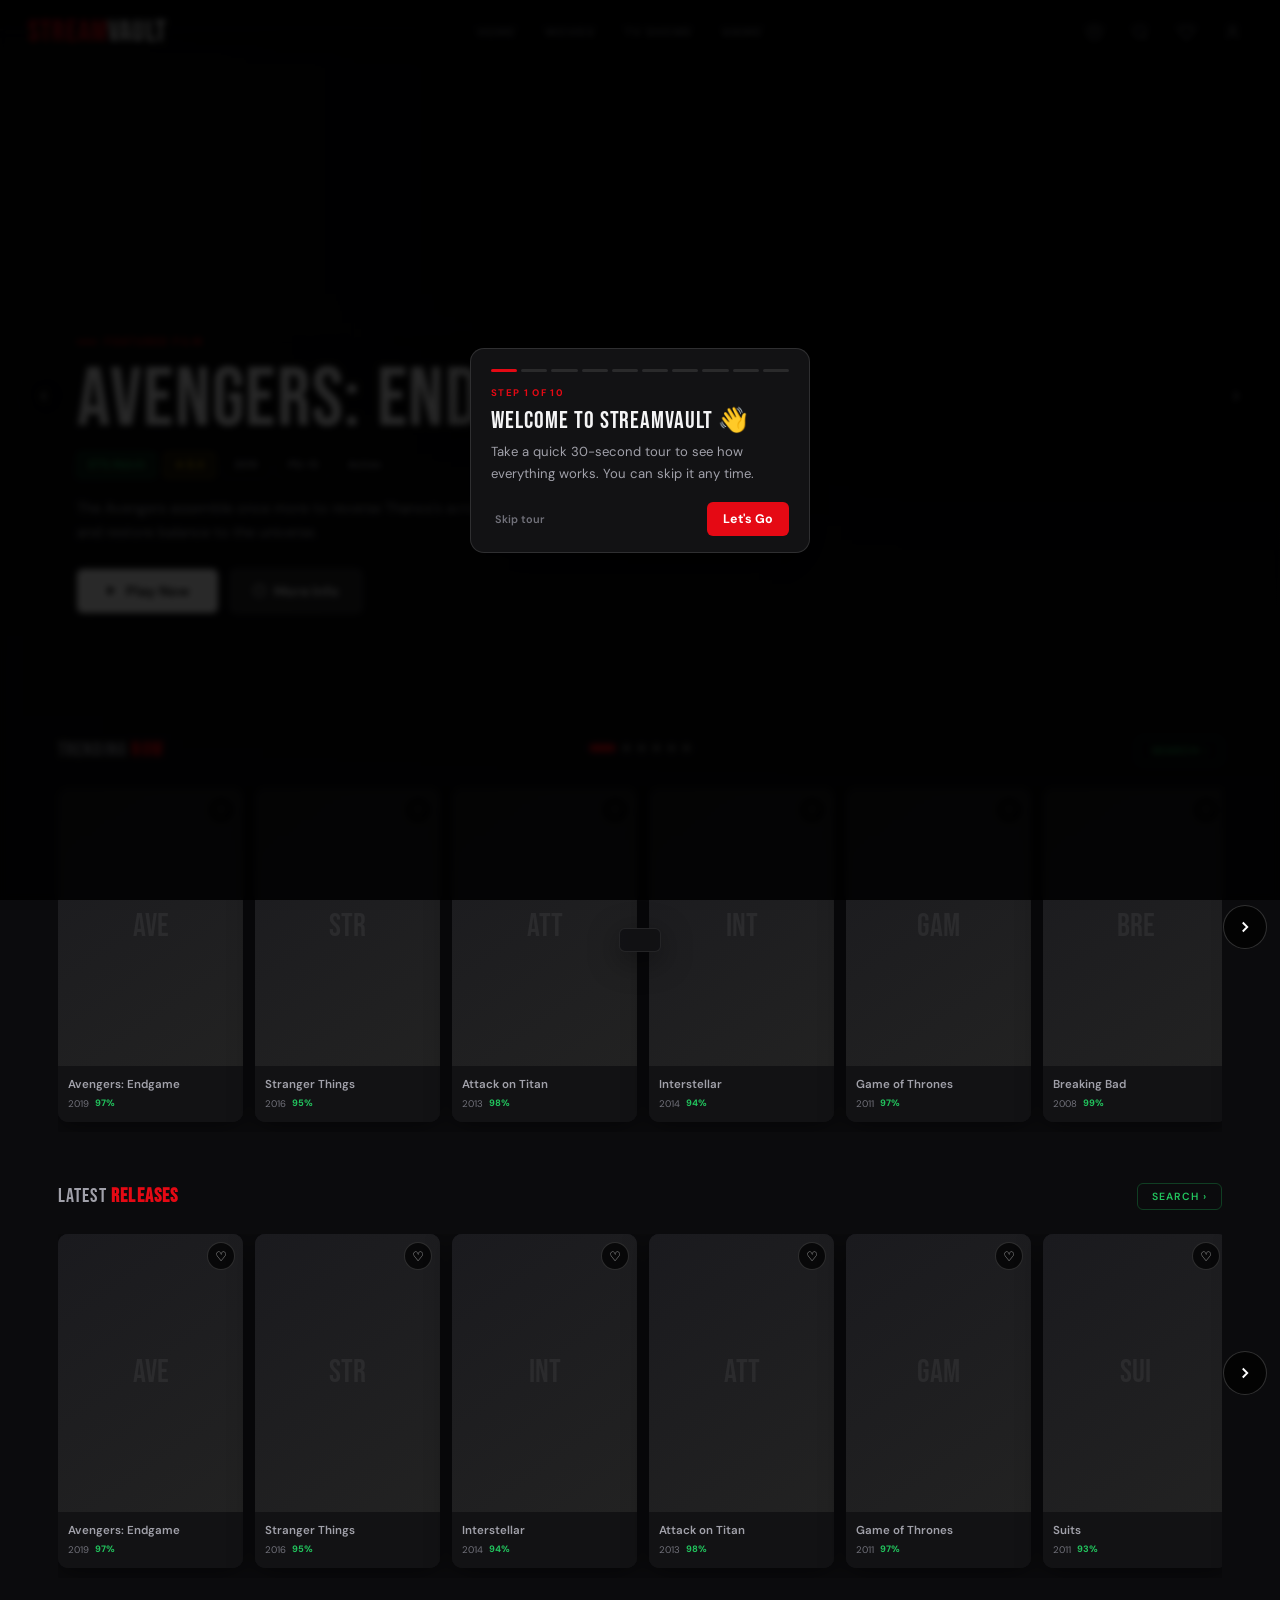
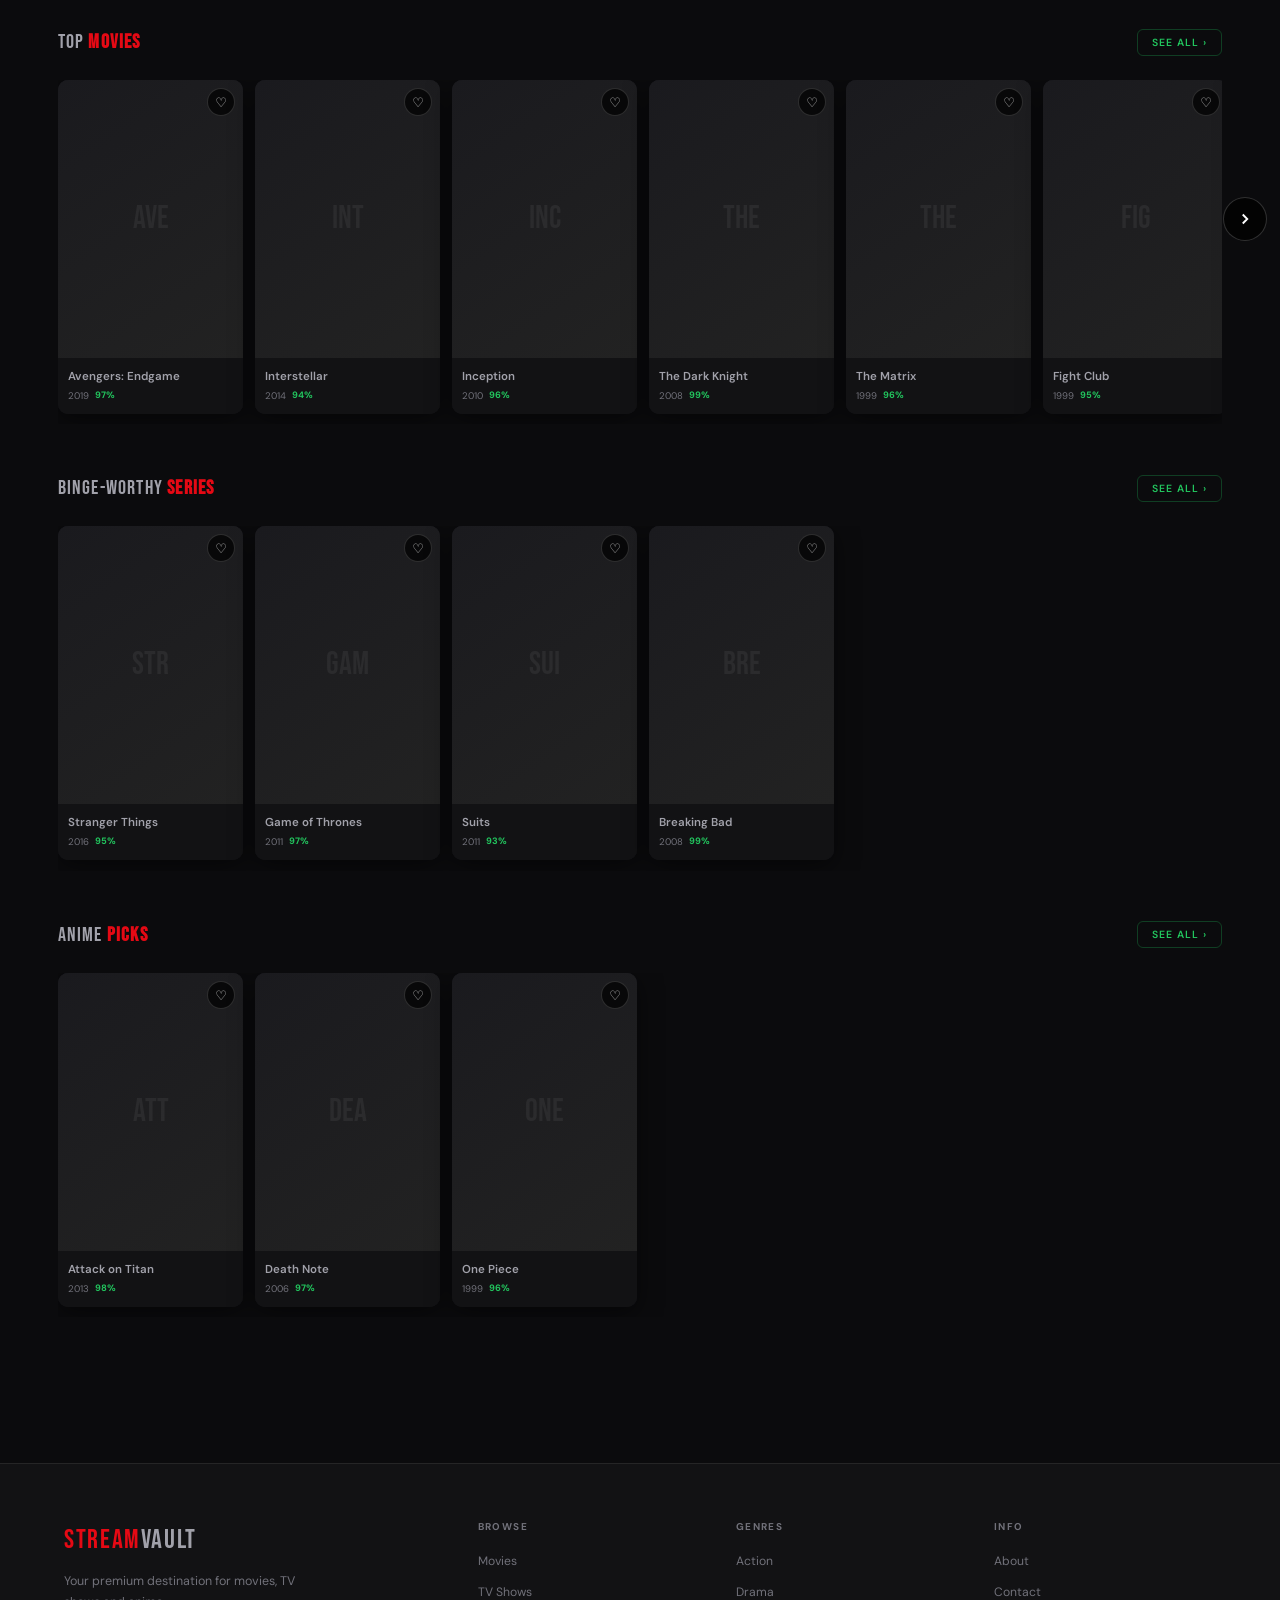
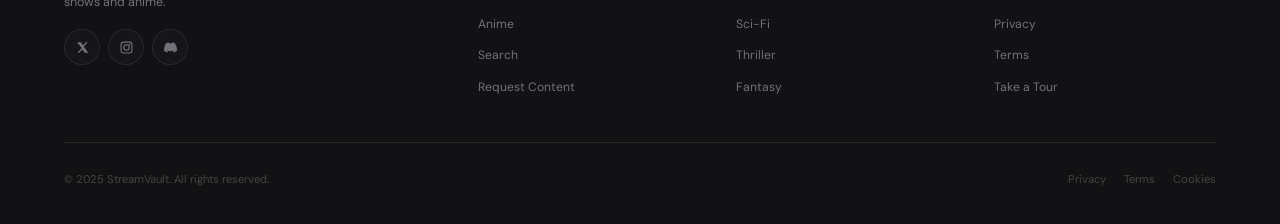
==== commit 7a388129: "Update index.html" ====
--- a/index.html
+++ b/index.html
@@ -2,7 +2,7 @@
 <html lang="en">
 <head>
 <meta charset="UTF-8">
-<meta name="viewport" content="width=device-width,initial-scale=1,viewport-fit=cover">
+<meta name="viewport" content="width=device-width,initial-scale=1,maximum-scale=1">
   <meta name="google-site-verification" content="_2DCBu3I053BmGWhJ1O3sBPKrxtyCRX5he1laHrtBz0" />
 <title>StreamVault — Watch Movies, TV Shows &amp; Anime Online Free</title>
 <meta name="description" content="StreamVault is your free online streaming destination. Watch the latest movies, binge-worthy TV shows and top anime — all in one place, no sign-up needed.">
@@ -1543,133 +1543,6 @@
 #dpRelated .row-arr.left{left:6px}
 #dpRelated .row-arr.right{right:6px}
   
-
-/* ═══════════════════════════════════════════
-   MOBILE-FRIENDLY ENHANCEMENTS
-═══════════════════════════════════════════ */
-html{-webkit-tap-highlight-color:transparent}
-body{overscroll-behavior-x:none}
-button,.card,.s-tab,.ep-item,.tag,.pg-btn,.row-more,.dot,.play-tab,.play-ep-item{touch-action:manipulation}
-@supports(height:100dvh){
-  .page,#pg-mylist,#pg-history{min-height:100dvh}
-}
-/* touch devices: no sticky hover zoom */
-@media(hover:none){
-  .card:hover,.section-grid .card:hover,.rel-item:hover,.cast-item:hover,.ep-item:hover{transform:none!important}
-  .btn-play:hover::after{opacity:0}
-}
-#toast:not(.show){opacity:0}
-#toast.show{opacity:1}
-
-@media(max-width:768px){
-  /* safe areas (notch / home bar) */
-  :root{--nav-h:calc(56px + env(safe-area-inset-top,0px))}
-  nav{
-    padding-top:env(safe-area-inset-top,0px);
-    padding-left:calc(12px + env(safe-area-inset-left,0px));
-    padding-right:calc(12px + env(safe-area-inset-right,0px));
-  }
-  .nav-user{display:none!important}
-  .drawer{
-    max-height:calc(100dvh - var(--nav-h));overflow-y:auto;
-    padding-left:calc(16px + env(safe-area-inset-left,0px));
-    padding-right:calc(16px + env(safe-area-inset-right,0px));
-    padding-bottom:calc(20px + env(safe-area-inset-bottom,0px));
-  }
-  .drawer button{min-height:48px;padding:14px;font-size:.9rem}
-
-  /* hero */
-  #slider{height:72dvh;min-height:420px;max-height:640px}
-  .btn-play,.btn-info{min-height:44px;justify-content:center}
-  .btn-info{display:inline-flex}
-
-  /* rows: snap scrolling + bigger tap targets */
-  .track{scroll-snap-type:x proximity;scroll-padding-left:4%;overscroll-behavior-x:contain}
-  .card{scroll-snap-align:start}
-  .card-remove{width:32px;height:32px;top:6px;right:6px;font-size:15px;background:rgba(0,0,0,.6)}
-  .card-label-title{font-size:.78rem}
-  .row-more{min-height:34px;display:inline-flex;align-items:center}
-  .section-grid{gap:12px}
-
-  /* detail page */
-  .dp-body{padding:24px 4% 60px}
-  .dp-cols{gap:28px}
-  .dp-btn{min-height:44px;justify-content:center}
-  .dp-btn.share{display:inline-flex;padding:10px 14px}
-  .cast-row{flex-wrap:nowrap;overflow-x:auto;scrollbar-width:none;margin-right:-4%;padding-right:4%}
-  .cast-row::-webkit-scrollbar{display:none}
-  .cast-item{flex:0 0 auto}
-  .ep-item{padding:12px;gap:10px}
-  .ep-num{font-size:1.5rem;min-width:28px}
-
-  /* player */
-  .play-video-wrap{
-    padding-top:env(safe-area-inset-top,0px);
-    padding-left:env(safe-area-inset-left,0px);
-    padding-right:env(safe-area-inset-right,0px);
-  }
-  .play-frame{min-height:0;padding-top:0;height:auto;max-height:none;aspect-ratio:16/9}
-  .play-back{min-height:38px}
-  .play-top-btn{width:40px;height:40px}
-  .play-info-title{font-size:1.4rem}
-  .play-act-btn{min-width:64px;min-height:56px}
-  .play-tab{min-height:46px}
-  .play-ep-item{min-height:56px}
-  .play-tab-body{padding-bottom:calc(90px + env(safe-area-inset-bottom,0px))}
-
-  /* search */
-  #search-ov{padding-top:calc(env(safe-area-inset-top,0px) + 64px)}
-  .search-results{max-height:calc(100dvh - 170px - env(safe-area-inset-top,0px))}
-  .s-item{padding:10px 12px}
-
-  /* inputs: 16px stops iOS auto-zoom on focus */
-  #searchInput,.req-input,.user-input{font-size:16px}
-
-  /* modals become bottom sheets */
-  #req-ov,#info-ov,#user-ov{align-items:flex-end;padding:0}
-  .req-box,.info-modal,.user-box{
-    max-width:100%;border-radius:16px 16px 0 0;
-    padding-bottom:env(safe-area-inset-bottom,0px);
-  }
-  .req-box{max-height:92dvh;overflow-y:auto}
-  .info-modal{max-height:90dvh}
-  .user-box{max-height:92dvh;overflow-y:auto}
-  .req-type-btn{min-height:44px;display:flex;align-items:center;justify-content:center}
-  .req-submit,.user-submit{min-height:46px}
-
-  /* lists, pager, toast */
-  .pg-btn{min-width:40px;height:40px}
-  #pg-history{padding-top:calc(var(--nav-h) + 16px)}
-  .hist-item{padding:10px}
-  #toast{
-    bottom:calc(20px + env(safe-area-inset-bottom,0px));
-    max-width:calc(100vw - 32px);white-space:normal;text-align:center;
-  }
-
-  /* footer: show Browse + Info, hide Genres */
-  .ft-grid{grid-template-columns:1fr 1fr;gap:24px}
-  .ft-grid>div:first-child{grid-column:1/-1}
-  .ft-col:nth-child(2),.ft-col:nth-child(4){display:block}
-  .ft-col:nth-child(3){display:none}
-  .ft-col ul li a{display:inline-block;padding:5px 0;font-size:.82rem}
-  footer{padding-bottom:calc(28px + env(safe-area-inset-bottom,0px))}
-}
-
-@media(max-width:480px){
-  .nav-right{gap:0}
-  .nav-btn,.ham{width:36px;height:36px}
-  .slide-btns .btn-play,.slide-btns .btn-info{padding:11px 18px}
-}
-
-/* phones in landscape */
-@media(max-height:500px) and (orientation:landscape){
-  #slider{height:100dvh;min-height:300px;max-height:none}
-  .slide-desc{display:none}
-  .slide-title{font-size:2rem}
-  .slide{padding-bottom:10%}
-  #pg-player .play-frame{aspect-ratio:auto;height:100dvh;max-height:none}
-  #pg-player .play-video-wrap{padding-top:0}
-}
 </style>
 </head>
 <body>
